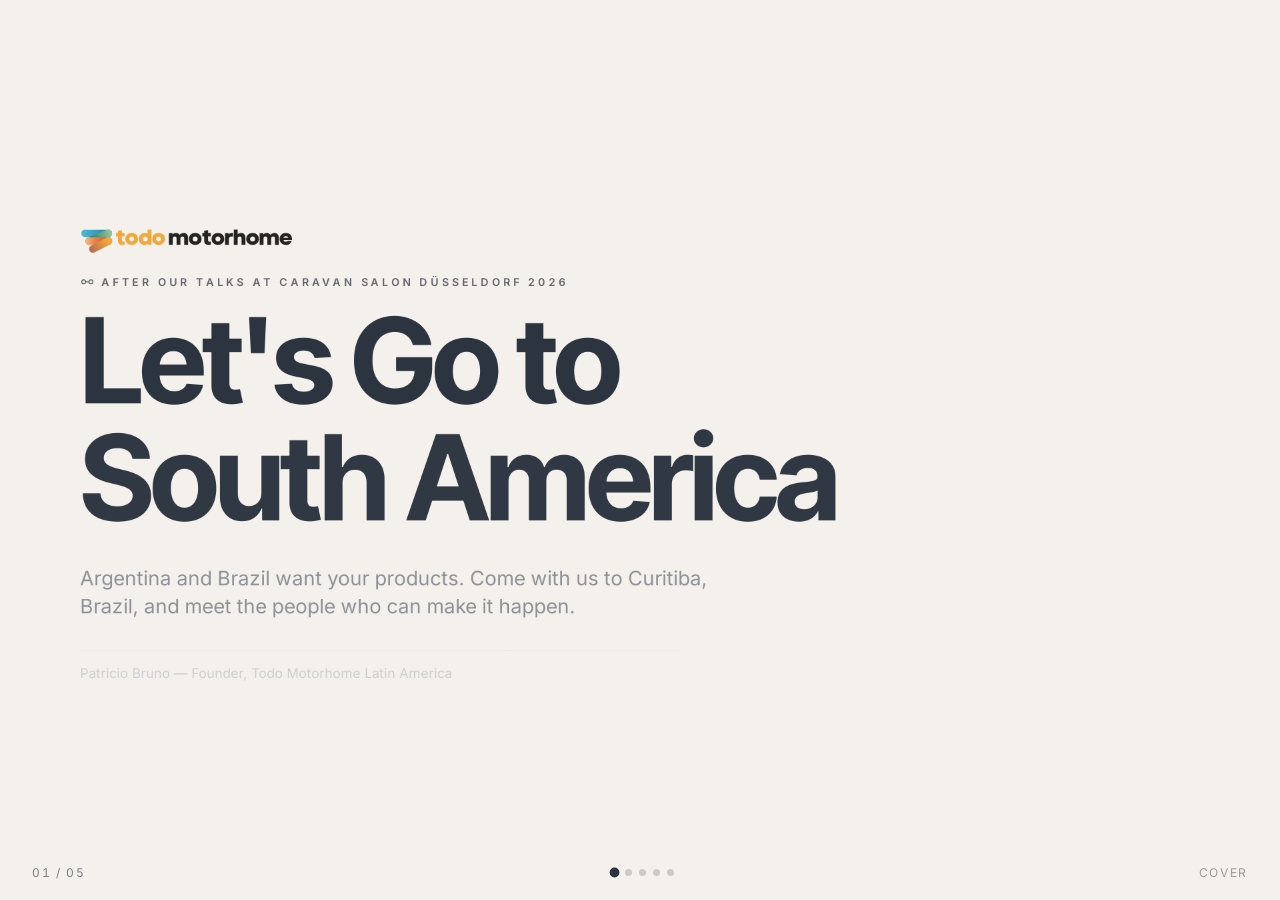
==== caravansalon2026/index.html @ cd940966 "Simplify Caravan Salon 2026 deck to 5 slides, plain tone Cuts the deck from 9 slides to 5, replacing" ====
<!DOCTYPE html>
<html lang="en">
<head>
<meta charset="UTF-8">
<meta name="viewport" content="width=device-width, initial-scale=1.0">
<title>3rd Experience Expo Motorhome 2026 — Todo Motorhome</title>
<meta name="description" content="Unlocking South America: connecting European RV vehicles, components, and industry know-how with Latin American demand. Join Todo Motorhome's corporate business mission to the 3rd Experience Expo Motorhome 2026 in Curitiba, Brazil — November 25–29, 2026.">
<meta property="og:type" content="website">
<meta property="og:site_name" content="Todo Motorhome">
<meta property="og:locale" content="en_US">
<meta property="og:url" content="https://www.todomotorhome.ar/caravansalon2026">
<meta property="og:title" content="3rd Experience Expo Motorhome 2026 — Todo Motorhome">
<meta property="og:description" content="Unlocking South America: connecting European RV vehicles, components, and industry know-how with Latin American demand. Join our corporate business mission to Curitiba, Brazil — November 25–29, 2026.">
<meta name="twitter:card" content="summary_large_image">
<meta name="twitter:title" content="3rd Experience Expo Motorhome 2026 — Todo Motorhome">
<meta name="twitter:description" content="Connecting European RV vehicles, components, and know-how with Latin American demand. Curitiba, Brazil — November 25–29, 2026.">
<!-- Motor: Deckadence (camera-over-a-world). Misma identidad visual y motor
     que /resultadocenso, con contenido propio para Caravan Salon 2026 y sólo
     el logo de Todo Motorhome. -->
<style>
/* Fuentes incrustadas en base64 (subset latino) — el deck no necesita internet. */
@font-face {
  font-family: 'Inter';
  font-style: normal;
  font-weight: 400;
  font-display: swap;
  src: url([data-uri]) format('woff2');
  unicode-range: U+0000-00FF, U+0131, U+0152-0153, U+02BB-02BC, U+02C6, U+02DA, U+02DC, U+0304, U+0308, U+0329, U+2000-206F, U+20AC, U+2122, U+2191, U+2193, U+2212, U+2215, U+FEFF, U+FFFD;
}
@font-face {
  font-family: 'Inter';
  font-style: normal;
  font-weight: 500;
  font-display: swap;
  src: url([data-uri]) format('woff2');
  unicode-range: U+0000-00FF, U+0131, U+0152-0153, U+02BB-02BC, U+02C6, U+02DA, U+02DC, U+0304, U+0308, U+0329, U+2000-206F, U+20AC, U+2122, U+2191, U+2193, U+2212, U+2215, U+FEFF, U+FFFD;
}
@font-face {
  font-family: 'Inter';
  font-style: normal;
  font-weight: 600;
  font-display: swap;
  src: url([data-uri]) format('woff2');
  unicode-range: U+0000-00FF, U+0131, U+0152-0153, U+02BB-02BC, U+02C6, U+02DA, U+02DC, U+0304, U+0308, U+0329, U+2000-206F, U+20AC, U+2122, U+2191, U+2193, U+2212, U+2215, U+FEFF, U+FFFD;
}
@font-face {
  font-family: 'Inter';
  font-style: normal;
  font-weight: 700;
  font-display: swap;
  src: url([data-uri]) format('woff2');
  unicode-range: U+0000-00FF, U+0131, U+0152-0153, U+02BB-02BC, U+02C6, U+02DA, U+02DC, U+0304, U+0308, U+0329, U+2000-206F, U+20AC, U+2122, U+2191, U+2193, U+2212, U+2215, U+FEFF, U+FFFD;
}
@font-face {
  font-family: 'Inter Tight';
  font-style: normal;
  font-weight: 700;
  font-display: swap;
  src: url([data-uri]) format('woff2');
  unicode-range: U+0000-00FF, U+0131, U+0152-0153, U+02BB-02BC, U+02C6, U+02DA, U+02DC, U+0304, U+0308, U+0329, U+2000-206F, U+20AC, U+2122, U+2191, U+2193, U+2212, U+2215, U+FEFF, U+FFFD;
}
</style>
<style>
  :root {
    --bg:        #F4F1EC;
    --ink:       #2C3440;
    --ink-soft:  #4A5462;
    --muted:     #98A0AC;
    --accent:    #B54A2E;   /* terracota — único acento */
    --accent-lt: #E0805F;   /* el mismo acento, legible sobre fondo oscuro */
    --data:      #5B8CA8;   /* azul acero: color neutro, no es acento */
    --line:      rgba(44,52,64,.14);

    --font-display: "Inter Tight", system-ui, sans-serif;
    --font-body:    "Inter", system-ui, sans-serif;
    --display-transform: none;
    --display-weight: 700;
    --display-tracking: -0.035em;
    --ease-expo: cubic-bezier(.82,0,.18,1);
  }

  * { box-sizing: border-box; margin: 0; padding: 0; }
  html, body { height: 100%; overflow: hidden; background: var(--bg); color: var(--ink); }
  body { font-family: var(--font-body); -webkit-font-smoothing: antialiased; }

  #viewport { position: fixed; inset: 0; overflow: hidden; background: var(--bg);
              transition: background-color .55s var(--ease-expo); }
  body.invert-hud, body.invert-hud #viewport { background: var(--ink); }
  #world { position: absolute; top: 0; left: 0; transform-origin: 0 0; will-change: transform; }

  .station { position: absolute; width: 1920px; height: 1080px;
             display: flex; flex-direction: column; justify-content: center;
             padding: 104px 120px; }
  .station.invert { background: var(--ink); color: var(--bg); }
  .station.invert .eyebrow { color: var(--bg); }
  .station.invert .lead { color: var(--bg); opacity: .82; }

  .eyebrow { font-weight: 600; text-transform: uppercase; letter-spacing: .3em;
             font-size: 16px; opacity: .55; margin-bottom: 26px; }
  .display { font-family: var(--font-display); font-weight: var(--display-weight);
             text-transform: var(--display-transform); line-height: .98;
             letter-spacing: var(--display-tracking); font-size: 178px; }
  .display.md { font-size: 138px; }
  .display.sm { font-size: 96px; }
  .display .accent { color: var(--accent); }
  .lead { font-weight: 400; font-size: 30px; line-height: 1.4; color: var(--ink-soft); max-width: 1000px; }
  .clip { overflow: hidden; display: block; }
  .lineInner { display: block; will-change: transform; }
  .sep { opacity: .4; padding: 0 8px; }

  /* ---------- HUD ---------- */
  #hud { position: fixed; left: 0; right: 0; bottom: 0; z-index: 50;
         display: flex; align-items: center; justify-content: space-between;
         padding: 20px 32px; pointer-events: none;
         font-size: 12px; letter-spacing: .14em; color: var(--ink); transition: color .55s ease; }
  #hud.on-invert { color: var(--bg); }
  #hud .counter { font-variant-numeric: tabular-nums; opacity: .6; }
  #hud .station-name { text-transform: uppercase; opacity: .45; }
  #rail { display: flex; gap: 7px; pointer-events: auto; flex-wrap: wrap; max-width: 62vw; justify-content: center; }
  #rail .dot { width: 7px; height: 7px; border-radius: 50%; background: currentColor;
               opacity: .2; cursor: pointer; transition: opacity .3s, transform .3s; }
  #rail .dot:hover { opacity: .6; }
  #rail .dot.active { opacity: 1; transform: scale(1.4); }
  #railtip { position: fixed; bottom: 48px; transform: translateX(-50%); z-index: 51;
             background: var(--ink); color: var(--bg); font-size: 12px; letter-spacing: .05em;
             padding: 6px 12px; border-radius: 4px; opacity: 0; pointer-events: none; transition: opacity .25s; }
  #railtip.show { opacity: 1; }

  /* ---------- logos ----------
     El logo entra como background-image (data-URI) y NO inline: cada archivo
     trae su propio <style> con clases genéricas (.cls-1, .st0) que, inline,
     se pisarían entre sí y con el CSS del deck. */
  .mark { position: absolute; top: 54px; right: 120px; width: 196px; height: 22px;
          background-size: contain; background-repeat: no-repeat; background-position: right center;
          opacity: .38; }
  .lg-tm { width: 196px; height: 22px; opacity: .92;
           background-size: contain; background-repeat: no-repeat; background-position: left center; }
  .lg-tm.hero { width: 320px; height: 36px; margin-bottom: 30px; opacity: 1; }

  .mark { background-image: url("[data-uri]"); }
  .station.invert .mark { background-image: url("[data-uri]"); }
  .station.invert .lg-tm { background-image: url("[data-uri]"); }
  .lg-tm    { background-image: url("[data-uri]"); }


  /* ---------- pie de slide (pregunta textual + base), a la GfK ---------- */
  .foot { position: absolute; left: 120px; right: 120px; bottom: 58px;
          display: flex; justify-content: space-between; gap: 40px;
          font-size: 15px; color: var(--muted); border-top: 1px solid var(--line);
          padding-top: 14px; line-height: 1.4; }
  .station.invert .foot { color: rgba(244,241,236,.5); border-color: rgba(244,241,236,.18); }
  .foot .b { white-space: nowrap; font-weight: 600; }

  .note { margin-top: 30px; font-size: 21px; line-height: 1.45; color: var(--ink-soft);
          max-width: 1380px; border-left: 3px solid var(--accent); padding-left: 22px; }

  /* ---------- portada / cierre ---------- */
  .st-title .credits { margin-top: 42px; font-size: 20px; color: var(--muted);
                       border-top: 1px solid var(--line); padding-top: 22px; max-width: 900px; }
  .st-title .lead { margin-top: 34px; }
  .st-title .lead + .lg-tm { margin-top: 44px; }

  /* ---------- separadores de sección ---------- */
  .st-div .lead { margin-top: 34px; max-width: 900px; }
  .st-meta .lead { margin-top: 28px; }

  /* ---------- metodología ---------- */
  .two { display: grid; grid-template-columns: 1fr 1fr; gap: 74px; margin-top: 48px; }
  .ch { font-size: 15px; text-transform: uppercase; letter-spacing: .16em; color: var(--muted);
        font-weight: 700; padding-bottom: 12px; border-bottom: 1px solid var(--line); margin-bottom: 18px; }
  .col ul { list-style: none; display: flex; flex-direction: column; gap: 15px; }
  .col li { font-size: 23px; line-height: 1.38; color: var(--ink-soft); padding-left: 26px; position: relative; }
  .col li:before { content: ''; position: absolute; left: 0; top: 13px; width: 11px; height: 2px; background: var(--muted); }
  .col.warn li:before { background: var(--accent); }
  .col li b { color: var(--ink); font-weight: 700; }
  .three { display: grid; grid-template-columns: repeat(3, 1fr); gap: 46px; margin-top: 48px; }

  /* ---------- barras ---------- */
  .bars { margin-top: 46px; display: flex; flex-direction: column; gap: 17px; }
  .bars.compact { gap: 11px; margin-top: 38px; }
  .row { display: grid; grid-template-columns: 640px 1fr 132px; align-items: center; gap: 30px; }
  .lbl { font-size: 26px; font-weight: 500; color: var(--ink-soft); line-height: 1.2; }
  .bars.compact .lbl { font-size: 23px; }
  .trk { height: 17px; border-radius: 9px; background: rgba(44,52,64,.09); overflow: hidden; }
  .fil { display: block; height: 100%; border-radius: 9px; background: var(--data); width: 0; }
  .row.hot .fil { background: var(--accent); }
  .bars.tight { gap: 7px; margin-top: 32px; }
  .bars.tight .lbl { font-size: 21px; }
  .bars.tight .trk { height: 15px; }
  .bars.tight .val { font-size: 25px; }
  .val { font-size: 29px; font-weight: 700; text-align: right; font-variant-numeric: tabular-nums; }
  .row.hot .val { color: var(--accent); }
  .station.invert .lbl { color: rgba(244,241,236,.8); }
  .station.invert .trk { background: rgba(244,241,236,.12); }
  .station.invert .row.hot .fil { background: var(--accent-lt); }
  .station.invert .row.hot .val { color: var(--accent-lt); }

  /* ---------- timeline ---------- */
  .timeline { display: flex; align-items: flex-end; gap: 20px; margin-top: 54px; height: 336px; }
  .tlbar { flex: 1; display: flex; flex-direction: column; justify-content: flex-end;
           align-items: center; height: 100%; }
  .tlbar .tlv { order: 1; font-size: 18px; font-weight: 700; margin-bottom: 8px;
                font-variant-numeric: tabular-nums; }
  .tlbar .fil { order: 2; width: 100%; height: 0; border-radius: 5px 5px 0 0; }
  .tlbar .tll { order: 3; font-size: 16px; color: var(--muted); margin-top: 12px; letter-spacing: .04em; }
  .tlbar:nth-child(2) .fil { background: var(--accent); }
  .tlbar:nth-child(2) .tlv { color: var(--accent); }

  /* ---------- números grandes ---------- */
  .stats { display: grid; grid-template-columns: repeat(3, 1fr); gap: 46px 64px; margin-top: 54px; }
  .s .n { font-family: var(--font-display); font-size: 94px; font-weight: 700;
          letter-spacing: -.04em; line-height: 1; font-variant-numeric: tabular-nums; }
  .s.hot .n { color: var(--accent); }
  .s .k { font-size: 21px; color: var(--muted); margin-top: 10px; }
  .stats.two-col { grid-template-columns: repeat(2, 1fr); max-width: 900px; }

  /* ---------- tablas ---------- */
  .tbl { margin-top: 42px; width: 100%; border-collapse: collapse; font-size: 23px; }
  .tbl.wide { font-size: 22px; }
  .tbl th { text-align: right; font-size: 14px; letter-spacing: .1em; text-transform: uppercase;
            color: var(--muted); font-weight: 700; padding-bottom: 14px;
            border-bottom: 1px solid var(--line); }
  .tbl th:first-child { text-align: left; }
  .tbl.dense { font-size: 21px; margin-top: 34px; }
  .tbl.dense td { padding: 9px 0; }
  .tbl td { padding: 13px 0; border-bottom: 1px solid var(--line);
            font-variant-numeric: tabular-nums; text-align: right; color: var(--ink-soft); }
  .tbl td.m { text-align: left; font-weight: 600; color: var(--ink); }
  .tbl td.hi { color: var(--accent); font-weight: 700; }
  .tbl tbody tr:first-child td { color: var(--ink); font-weight: 600; }
  .tbl.txt td:last-child, .tbl.txt th:last-child { text-align: left; }
  .tbl.txt tbody tr:first-child td { font-weight: inherit; color: inherit; }
  .tbl.txt td.m { font-weight: 600; color: var(--ink); }
  .tbl.txt td:not(.m) { text-align: left; color: var(--ink-soft); }

  /* ---------- certificado ---------- */
  .cert-box { width: 380px; aspect-ratio: 5 / 6; border: 1px solid var(--line); border-radius: 10px;
              display: flex; align-items: center; justify-content: center; text-align: center;
              color: var(--muted); font-size: 16px; line-height: 1.4; overflow: hidden;
              box-shadow: 0 14px 34px rgba(44,52,64,.12); }
  .cert-box:not(:has(img)) { padding: 24px; border-style: dashed; box-shadow: none; }
  .cert-box img { width: 100%; height: 100%; object-fit: contain; display: block; }
  .station.invert .cert-box { border-color: rgba(244,241,236,.22); color: rgba(244,241,236,.5); }
  .photo-box { width: 420px; aspect-ratio: 1 / 1.01; border: 1px solid var(--line); border-radius: 10px;
               overflow: hidden; box-shadow: 0 14px 34px rgba(44,52,64,.12); }
  .photo-box img { width: 100%; height: 100%; object-fit: cover; display: block; }

  /* ---------- hallazgos ---------- */
  .st-find .hgrid { display: grid; grid-template-columns: 1fr 470px; gap: 84px;
                    align-items: center; margin-top: 46px; }
  .hbig { border-left: 3px solid var(--accent-lt); padding-left: 34px; }
  .hbig .n { font-family: var(--font-display); font-size: 126px; font-weight: 700;
             line-height: 1; letter-spacing: -.05em; color: var(--accent-lt); }
  .hbig .k { font-size: 19px; margin-top: 14px; opacity: .68; line-height: 1.35; }

  /* ---------- regiones ---------- */
  .rmeta { font-size: 20px; color: var(--muted); margin-top: 18px; }
  .rgrid { display: grid; grid-template-columns: repeat(4, 1fr); gap: 38px; margin-top: 36px; }
  .rc ul { list-style: none; display: flex; flex-direction: column; gap: 12px; }
  .rc li { font-size: 20px; color: var(--ink-soft); line-height: 1.3; }
  .rc li .v { font-weight: 700; color: var(--ink); font-variant-numeric: tabular-nums;
              display: inline-block; min-width: 78px; }
  .rfind { margin-top: 34px; display: grid; grid-template-columns: 400px 1fr; gap: 48px;
           align-items: center; border-top: 3px solid var(--accent); padding-top: 26px; }
  .rbig .n { font-family: var(--font-display); font-size: 78px; font-weight: 700;
             color: var(--accent); line-height: 1; letter-spacing: -.04em; }
  .rbig .k { font-size: 17px; color: var(--muted); margin-top: 8px; line-height: 1.35; }
  .rtxt { font-size: 25px; line-height: 1.44; color: var(--ink-soft); }
  .region-map { position: absolute; top: 96px; right: 120px; width: 150px; height: 270px; }

  /* ---------- iconos ---------- */
  .ico { width: 22px; height: 22px; flex: none; }
  .eyebrow.ico-row { display: flex; align-items: center; gap: 10px; }

  /* ---------- conclusiones ---------- */
  .concl { display: flex; flex-direction: column; gap: 24px; margin-top: 44px; max-width: 1560px; }
  .c { display: grid; grid-template-columns: 62px 1fr; gap: 18px; font-size: 24px;
       line-height: 1.42; opacity: .86; }
  .c .num { font-family: var(--font-display); font-size: 24px; font-weight: 700;
            color: var(--accent-lt); opacity: 1; }
  /* .ctx envuelve el texto en UN solo grid item: sin él, cada <b> suelto se
     convierte en su propio item y la grilla se rompe en filas extra. */
  .c .ctx { line-height: 1.42; }
  .c b { font-weight: 700; opacity: 1; }

  /* ---------- pilares (4 columnas) ---------- */
  .four { display: grid; grid-template-columns: repeat(4, 1fr); gap: 36px; margin-top: 48px; }

  /* ---------- video (placeholder: archivo pesado, se agrega localmente) ---------- */
  .video-box { width: 1240px; max-width: 100%; aspect-ratio: 16 / 9; margin: 48px auto 0;
               border: 1px solid rgba(244,241,236,.22); border-radius: 10px; overflow: hidden;
               background: rgba(244,241,236,.05); display: flex; align-items: center; justify-content: center; }
  .video-box video { width: 100%; height: 100%; object-fit: cover; display: block; }
  .video-cap { text-align: center; margin-top: 16px; font-size: 15px; letter-spacing: .04em;
               color: rgba(244,241,236,.45); }
</style>
</head>
<body>

<div id="viewport">
  <div id="world">
<section class="station st-title nomark" id="s1" data-name="Cover" data-x="0" data-y="0">
  <div class="lg-tm hero" data-fade></div>
  <div class="eyebrow ico-row" data-fade><svg class="ico" viewBox="0 0 24 24" fill="none" stroke="currentColor" stroke-width="1.6" stroke-linecap="round" stroke-linejoin="round"><circle cx="6" cy="12" r="3.2"/><circle cx="18" cy="12" r="3.2"/><path d="M9.2 12h5.6"/></svg>After our talks at Caravan Salon Düsseldorf 2026</div>
  <h1 class="display" data-split="lines">Let's Go to<br>South America</h1>
  <p class="lead" data-fade>Argentina and Brazil want your products. Come with us to Curitiba, Brazil, and meet the people who can make it happen.</p>
  <div class="credits" data-fade>Patricio Bruno — Founder, Todo Motorhome Latin America</div>
</section>

<section class="station st-div invert" id="s2" data-name="Expo Motorhome Curitiba" data-x="2300" data-y="0">
  <div class="eyebrow ico-row" data-fade><svg class="ico" viewBox="0 0 24 24" fill="none" stroke="currentColor" stroke-width="1.6" stroke-linecap="round" stroke-linejoin="round"><rect x="3" y="5" width="18" height="16" rx="2"/><path d="M3 10h18M8 3v4M16 3v4"/></svg>Nov 25–29, 2026 · Curitiba, Brazil</div>
  <h2 class="display" data-split="lines">This Is<br>Expo Motorhome</h2>
  <div class="video-box" data-fade>
    <video controls playsinline preload="none">
      <source src="expomotorhome.mp4" type="video/mp4">
    </video>
  </div>
  <div class="video-cap" data-fade>expomotorhome.mp4</div>
</section>

<section class="station st-meta" id="s3" data-name="Who We Meet" data-x="4600" data-y="0">
  <div class="eyebrow ico-row" data-fade><svg class="ico" viewBox="0 0 24 24" fill="none" stroke="currentColor" stroke-width="1.6" stroke-linecap="round" stroke-linejoin="round"><circle cx="12" cy="12" r="2.4"/><circle cx="12" cy="4" r="1.8"/><circle cx="5" cy="18" r="1.8"/><circle cx="19" cy="18" r="1.8"/><path d="M12 6.2V9.8M10.3 13.6L6.4 16.6M13.7 13.6l3.9 3"/></svg>Who We Meet</div>
  <h2 class="display sm" data-split="lines">The People<br>You'll Meet There</h2>
  <div class="four" data-fade>
    <div class="col">
      <div class="ch">Distributors</div>
      <ul><li>People in Argentina and Brazil ready to buy vehicles and parts</li></ul>
    </div>
    <div class="col">
      <div class="ch">State Members</div>
      <ul><li>Government contacts who help with customs and paperwork</li></ul>
    </div>
    <div class="col">
      <div class="ch">Import/Export Specialists</div>
      <ul><li>People who know how to move goods across the border</li></ul>
    </div>
    <div class="col">
      <div class="ch">Exhibitors</div>
      <ul><li>Local builders who need supplies and vehicles</li></ul>
    </div>
  </div>
  <div class="mark"></div>
</section>

<section class="station st-meta" id="s4" data-name="What They Need" data-x="6900" data-y="0">
  <div class="eyebrow ico-row" data-fade><svg class="ico" viewBox="0 0 24 24" fill="none" stroke="currentColor" stroke-width="1.6" stroke-linecap="round" stroke-linejoin="round"><path d="M9 15l6-6"/><path d="M8 7.5L10 5.6a3.6 3.6 0 015 5l-1.8 1.9"/><path d="M16 16.5L14 18.4a3.6 3.6 0 01-5-5l1.8-1.9"/></svg>It's Not Just Products</div>
  <h2 class="display sm" data-split="lines">What They<br>Really Want</h2>
  <div class="three" data-fade>
    <div class="col">
      <div class="ch">Knowledge</div>
      <ul><li>How to pick the right parts and meet the right standards</li></ul>
    </div>
    <div class="col">
      <div class="ch">Process &amp; Methods</div>
      <ul><li>How to build at scale, without losing quality</li></ul>
    </div>
    <div class="col">
      <div class="ch">Motorhome Culture</div>
      <ul><li>What decades of camping culture in Europe actually looks like</li></ul>
    </div>
  </div>
  <div class="mark"></div>
</section>

<section class="station st-title invert nomark" id="s5" data-name="Join the Delegation" data-x="9200" data-y="0">
  <div class="eyebrow ico-row" data-fade><svg class="ico" viewBox="0 0 24 24" fill="none" stroke="currentColor" stroke-width="1.6" stroke-linecap="round" stroke-linejoin="round"><path d="M5 21V4"/><path d="M5 4h11l-3 4 3 4H5"/></svg>Come With Us</div>
  <h1 class="display" data-split="lines">See You<br>in Curitiba</h1>
  <p class="lead" data-fade>Nov 25–29, 2026, in Curitiba, Brazil. Latin America's biggest motorhome fair.</p>
  <div class="lg-tm hero" data-fade></div>
</section>
  </div>
</div>

<div id="hud">
  <div class="counter"><span id="idx">01</span> / <span id="total">09</span></div>
  <div id="rail"></div>
  <div class="station-name"></div>
</div>
<script>/* anime.js v4.4.1 — MIT — incrustado para presentar sin internet */
/**
 * Anime.js - UMD minified bundle
 * @version v4.4.1
 * @license MIT
 * @copyright 2026 - Julian Garnier
 */
!function(t,e){"object"==typeof exports&&"undefined"!=typeof module?e(exports):"function"==typeof define&&define.amd?define(["exports"],e):e((t="undefined"!=typeof globalThis?globalThis:t||self).anime={})}(this,function(t){"use strict";const e="undefined"!=typeof window,s=e?window:null,i=e?document:null,r={replace:0,none:1,blend:2},n=Symbol(),o=Symbol(),a=Symbol(),l=Symbol(),h=Symbol(),d=1e-11,c=1e12,u=1e3,p="",m=(()=>{const t=new Map;return t.set("x","translateX"),t.set("y","translateY"),t.set("z","translateZ"),t})(),f=["perspective","translateX","translateY","translateZ","rotate","rotateX","rotateY","rotateZ","scale","scaleX","scaleY","scaleZ","skew","skewX","skewY"],g=f.reduce((t,e)=>({...t,[e]:e+"("}),{}),y=()=>{},v=/\)\s*[-.\d]/,b=/(^#([\da-f]{3}){1,2}$)|(^#([\da-f]{4}){1,2}$)/i,_=/rgb\(\s*(\d+)\s*,\s*(\d+)\s*,\s*(\d+)\s*\)/i,T=/rgba\(\s*(\d+)\s*,\s*(\d+)\s*,\s*(\d+)\s*,\s*(-?\d+|-?\d*.\d+)\s*\)/i,x=/hsl\(\s*(-?\d+|-?\d*.\d+)\s*,\s*(-?\d+|-?\d*.\d+)%\s*,\s*(-?\d+|-?\d*.\d+)%\s*\)/i,w=/hsla\(\s*(-?\d+|-?\d*.\d+)\s*,\s*(-?\d+|-?\d*.\d+)%\s*,\s*(-?\d+|-?\d*.\d+)%\s*,\s*(-?\d+|-?\d*.\d+)\s*\)/i,S=/[-+]?\d*\.?\d+(?:e[-+]?\d)?/gi,$=/^([-+]?\d*\.?\d+(?:e[-+]?\d+)?)([a-z]+|%)$/i,C=/([a-z])([A-Z])/g,E=/(\*=|\+=|-=)/,k=/var\(\s*(--[\w-]+)(?:\s*,\s*([^)]+))?\s*\)/,N={id:null,keyframes:null,playbackEase:null,playbackRate:1,frameRate:240,loop:0,reversed:!1,alternate:!1,autoplay:!0,persist:!1,duration:u,delay:0,loopDelay:0,ease:"out(2)",composition:r.replace,modifier:t=>t,onBegin:y,onBeforeUpdate:y,onUpdate:y,onLoop:y,onPause:y,onComplete:y,onRender:y},D={current:null,root:i},A={defaults:N,precision:4,timeScale:1,tickThreshold:200,editor:null},I={version:"4.4.1",engine:null};e&&(s.AnimeJS||(s.AnimeJS=[]),s.AnimeJS.push(I));const R=t=>t.replace(C,"$1-$2").toLowerCase(),L=(t,e)=>0===t.indexOf(e),B=Date.now,P=Array.isArray,F=t=>t&&t.constructor===Object,M=t=>"number"==typeof t&&!isNaN(t),V=t=>"string"==typeof t,O=t=>"function"==typeof t,z=t=>void 0===t,H=t=>z(t)||null===t,X=t=>e&&t instanceof SVGElement,Y=t=>b.test(t),W=t=>L(t,"rgb"),U=t=>L(t,"hsl"),q=t=>!A.defaults.hasOwnProperty(t),j=["opacity","rotate","overflow","color"],G=t=>V(t)?parseFloat(t):t,Z=Math.pow,Q=Math.sqrt,J=Math.sin,K=Math.cos,tt=Math.abs,et=Math.exp,st=Math.ceil,it=Math.floor,rt=Math.asin,nt=Math.max,ot=Math.atan2,at=Math.PI,lt=Math.round,ht=(t,e,s)=>t<e?e:t>s?s:t,dt=(t,e)=>{if(e<0)return t;if(!e)return lt(t);const s=10**e;return lt(t*s)/s},ct=(t,e)=>P(e)?e.reduce((e,s)=>tt(s-t)<tt(e-t)?s:e):e?lt(t/e)*e:t,ut=(t,e,s)=>t+(e-t)*s,pt=t=>t===1/0?c:t===-1/0?-c:t,mt=t=>t<=d?d:pt(dt(t,11)),ft=t=>P(t)?[...t]:t,gt=(t,e)=>{const s={...t};for(let i in e){const r=t[i];s[i]=z(r)?e[i]:r}return s},yt=(t,e,s,i="_prev",r="_next")=>{let n=t._head,o=r;for(s&&(n=t._tail,o=i);n;){const t=n[o];e(n),n=t}},vt=(t,e,s="_prev",i="_next")=>{const r=e[s],n=e[i];r?r[i]=n:t._head=n,n?n[s]=r:t._tail=r,e[s]=null,e[i]=null},bt=(t,e,s,i="_prev",r="_next")=>{let n=t._tail;for(;n&&s&&s(n,e);)n=n[i];const o=n?n[r]:t._head;n?n[r]=e:t._head=e,o?o[i]=e:t._tail=e,e[i]=n,e[r]=o},_t=t=>{let e=p;for(let s=0,i=f.length;s<i;s++){const i=f[s],r=t[i];if(void 0!==r){if("translateX"===i){const i=t.translateY;if(void 0!==i){const n=t.translateZ;void 0!==n?(e+=`translate3d(${r},${i},${n}) `,s+=2):(e+=`translate(${r},${i}) `,s+=1);continue}}if("scaleX"===i&&void 0===t.scale){const i=t.scaleY;if(void 0!==i){const n=t.scaleZ;void 0!==n?(e+=`scale3d(${r},${i},${n}) `,s+=2):(e+=`scale(${r},${i}) `,s+=1);continue}}e+=`${g[i]}${r}) `}"rotateZ"===i&&void 0!==t.rotate3d&&(e+=`rotate3d(${t.rotate3d}) `)}return void 0!==t.matrix&&(e+=`matrix(${t.matrix}) `),void 0!==t.matrix3d&&(e+=`matrix3d(${t.matrix3d}) `),e},Tt=(t,e,s)=>(s<0&&(s+=1),s>1&&(s-=1),s<1/6?t+6*(e-t)*s:s<.5?e:s<2/3?t+(e-t)*(2/3-s)*6:t),xt=(t,e)=>z(t)?e:t,wt=(t,e,s,i,r,n)=>{let o;if(O(t))o=()=>{const r=t(e,s,i,n);return isNaN(+r)?r||0:+r};else{if(!V(t)||!L(t,"var("))return t;o=()=>{const s=t.match(k),i=s[1],r=s[2];let n=getComputedStyle(e)?.getPropertyValue(i);return n&&n.trim()!==p||!r||(n=r.trim()),n||0}}return r&&(r.func=o),o()},St=(t,e)=>t[o]?t[a]&&((t,e)=>{if(j.includes(e))return!1;if(t.getAttribute(e)||e in t){if("scale"===e){const e=t.parentNode;return e&&"filter"===e.tagName}return!0}})(t,e)?1:f.includes(e)||m.get(e)?3:L(e,"--")?4:e in t.style?2:e in t?0:1:0,$t=(t,e,s)=>{const i=t.style[e];i&&s&&(s[e]=i);const r=i||getComputedStyle(t[h]||t).getPropertyValue(e);return"auto"===r?"0":r},Ct=(t,e,s,i)=>{const r=z(s)?St(t,e):s;if(0===r){const s=t[e];return s&&i&&(i[e]=s),s||0}if(1===r){const s=t.getAttribute(e);return s&&i&&(i[e]=s),s}return 3===r?((t,e,s)=>{const i=t.style.transform;if(i){const r=t[l];let n=0;const o=i.length;let a;for(;n<o;){for(;n<o&&32===i.charCodeAt(n);)n++;if(n>=o)break;const t=n;for(;n<o&&40!==i.charCodeAt(n);)n++;if(n>=o)break;const e=i.substring(t,n);let s=1;const l=n+1;let h=-1,d=-1;for(n++;n<o&&s>0;){const t=i.charCodeAt(n);40===t?s++:41===t?s--:44===t&&1===s&&(-1===h?h=n:-1===d&&(d=n)),n++}const c=n-1;"translate"===e||"translate3d"===e?(-1===h?r.translateX=i.substring(l,c).trim():(r.translateX=i.substring(l,h).trim(),-1===d?r.translateY=i.substring(h+1,c).trim():(r.translateY=i.substring(h+1,d).trim(),r.translateZ=i.substring(d+1,c).trim())),a=i.substring(l,c)):"scale"===e||"scale3d"===e?-1===h?r.scale=i.substring(l,c).trim():(r.scaleX=i.substring(l,h).trim(),-1===d?r.scaleY=i.substring(h+1,c).trim():(r.scaleY=i.substring(h+1,d).trim(),r.scaleZ=i.substring(d+1,c).trim())):r[e]=i.substring(l,c)}if("translate3d"===e&&a)return s&&(s[e]=a),a;const h=r[e];if(!z(h))return s&&(s[e]=h),h}return"translate3d"===e?"0px, 0px, 0px":"rotate3d"===e?"0, 0, 0, 0deg":L(e,"scale")?"1":L(e,"rotate")||L(e,"skew")?"0deg":"0px"})(t,e,i):4===r?$t(t,e,i).trimStart():$t(t,e,i)},Et=(t,e,s)=>"-"===s?t-e:"+"===s?t+e:t*e,kt=(t,e)=>{if(e.t=0,e.n=0,e.u=null,e.o=null,e.d=null,e.s=null,!t)return e;const s=+t;if(isNaN(s)){let s=t;"="===s[1]&&(e.o=s[0],s=s.slice(2));const n=!s.includes(" ")&&$.exec(s);if(n)return e.t=1,e.n=+n[1],e.u=n[2],e;if(e.o)return e.n=+s,e;if(Y(r=s)||(W(r)||U(r))&&(")"===r[r.length-1]||!v.test(r)))return e.t=2,e.d=W(i=s)?(t=>{const e=_.exec(t)||T.exec(t),s=z(e[4])?1:+e[4];return[+e[1],+e[2],+e[3],s]})(i):Y(i)?(t=>{const e=t.length,s=4===e||5===e;return[+("0x"+t[1]+t[s?1:2]),+("0x"+t[s?2:3]+t[s?2:4]),+("0x"+t[s?3:5]+t[s?3:6]),5===e||9===e?+(+("0x"+t[s?4:7]+t[s?4:8])/255).toFixed(3):1]})(i):U(i)?(t=>{const e=x.exec(t)||w.exec(t),s=+e[1]/360,i=+e[2]/100,r=+e[3]/100,n=z(e[4])?1:+e[4];let o,a,l;if(0===i)o=a=l=r;else{const t=r<.5?r*(1+i):r+i-r*i,e=2*r-t;o=dt(255*Tt(e,t,s+1/3),0),a=dt(255*Tt(e,t,s),0),l=dt(255*Tt(e,t,s-1/3),0)}return[o,a,l,n]})(i):[0,0,0,1],e;{const t=s.match(S);return e.t=3,e.d=t?t.map(Number):[],e.s=s.split(S)||[],e}}var i,r;return e.n=s,e},Nt=(t,e)=>(e.t=t._valueType,e.n=t._toNumber,e.u=t._unit,e.o=null,e.d=ft(t._toNumbers),e.s=ft(t._strings),e),Dt={t:0,n:0,u:null,o:null,d:null,s:null},At=(t,e,s)=>{const i=t._modifier,n=t._fromNumbers,o=t._toNumbers,a=dt(ht(i(ut(n[0],o[0],e)),0,255),0),l=dt(ht(i(ut(n[1],o[1],e)),0,255),0),h=dt(ht(i(ut(n[2],o[2],e)),0,255),0),d=ht(i(dt(ut(n[3],o[3],e),s)),0,1);if(t._composition!==r.none){const e=t._numbers;e[0]=a,e[1]=l,e[2]=h,e[3]=d}return`rgba(${a},${l},${h},${d})`},It=(t,e,s)=>{const i=t._modifier,n=t._fromNumbers,o=t._toNumbers,a=t._strings,l=t._composition!==r.none;let h=a[0];for(let r=0,d=o.length;r<d;r++){const d=i(dt(ut(n[r],o[r],e),s)),c=a[r+1];h+=`${c?d+c:d}`,l&&(t._numbers[r]=d)}return h},Rt=(t,e,s,i,n)=>{const o=t.parent,a=t.duration,h=t.completed,c=t.iterationDuration,u=t.iterationCount,p=t._currentIteration,m=t._loopDelay,f=t._reversed,g=t._alternate,y=t._hasChildren,v=t._delay,b=t._currentTime,_=v+c,T=e-v,x=ht(b,-v,a),w=ht(T,-v,a),S=T-b,$=w>0,C=w>=a,E=a<=d,k=2===n;let N=0,D=T,I=0;if(u>1){const e=~~(w/(c+(C?0:m)));t._currentIteration=ht(e,0,u),C&&t._currentIteration--,N=t._currentIteration%2,D=w%(c+m)||0}const R=f^(g&&N),L=t._ease;let B=C?R?0:a:R?c-D:D;L&&(B=c*L(B/c)||0);const P=(o?o.backwards:T<b)?!R:!!R;if(t._currentTime=T,t._iterationTime=B,t.backwards=P,$&&!t.began?(t.began=!0,s||o&&(P||!o.began)||t.onBegin(t)):T<=0&&(t.began=!1),s||y||!$||t._currentIteration===p||t.onLoop(t),k||1===n&&(e>=v&&e<=_||e<=v&&x>v||e>=_&&x!==a)||B>=_&&x!==a||B<=v&&x>0||e<=x&&x===a&&h||C&&!h&&E){if($&&(t.computeDeltaTime(x),s||t.onBeforeUpdate(t)),!y){const e=k||(P?-1*S:S)>=A.tickThreshold,n=t._offset+(o?o._offset:0)+v+B;let a,h,d,c,u=t._head,p=0;for(;u;){const t=u._composition,s=u._currentTime,o=u._changeDuration,m=u._absoluteStartTime+u._changeDuration,f=u._nextRep,g=u._prevRep,y=t!==r.none;if((e||(s!==o||n<=m+(f?f._delay:0))&&(0!==s||n>=u._absoluteStartTime))&&(!y||!u._isOverridden&&(!u._isOverlapped||n<=m)&&(!f||f._isOverridden||n<=f._absoluteStartTime)&&(!g||g._isOverridden||n>=g._absoluteStartTime+g._changeDuration+u._delay))){const e=u._currentTime=ht(B-u._startTime,0,o),s=u._ease(e/u._updateDuration),n=u._modifier,m=u._valueType,f=u._tweenType,g=0===f,v=0===m,b=v&&g||0===s||1===s?-1:A.precision;let _,T;if(v?_=T=n(dt(ut(u._fromNumber,u._toNumber,s),b)):1===m?(T=n(dt(ut(u._fromNumber,u._toNumber,s),b)),_=`${T}${u._unit}`):2===m?_=At(u,s,b):3===m&&(_=It(u,s,b)),y&&(u._number=T),i||t===r.blend)u._value=_;else{const t=u.property;a=u.target,g?a[t]=_:1===f?a.setAttribute(t,_):(h=a.style,3===f?(a!==d&&(d=a,c=a[l]),c[t]=_,p=1):2===f?h[t]=_:4===f&&h.setProperty(t,_)),$&&(I=1)}}p&&u._renderTransforms&&(h.transform=_t(c),p=0),u=u._next}!s&&I&&t.onRender(t)}!s&&$&&t.onUpdate(t)}return o&&E?!s&&(o.began&&!P&&T>0&&!h||P&&T<=d&&h)&&(t.onComplete(t),t.completed=!P):$&&C?u===1/0?t._startTime+=t.duration:t._currentIteration>=u-1&&(t.paused=!0,h||y||(t.completed=!0,s||o&&(P||!o.began)||(t.onComplete(t),t._resolve(t)))):t.completed=!1,I},Lt=(t,e,s,i,r)=>{const n=t._currentIteration;if(Rt(t,e,s,i,r),t._hasChildren){const o=t,a=o.backwards,l=i?e:o._iterationTime,h=B();let c=0,u=!0;if(!i&&o._currentIteration!==n){const t=o.iterationDuration;yt(o,e=>{if(a){const i=e.duration,r=e._offset+e._delay;s||!(i<=d)||r&&r+i!==t||e.onComplete(e)}else!e.completed&&!e.backwards&&e._currentTime<e.iterationDuration&&Rt(e,t,s,1,2),e.began=!1,e.completed=!1}),s||o.onLoop(o)}yt(o,t=>{const e=dt((l-t._offset)*t._speed,12),n=t._fps<o._fps?t.requestTick(h):r;c+=Rt(t,e,s,i,n),!t.completed&&u&&(u=!1)},a),!s&&c&&o.onRender(o),(u||a)&&o._currentTime>=o.duration&&(o.paused=!0,o.completed||(o.completed=!0,s||(o.onComplete(o),o._resolve(o))))}},Bt={},Pt=(t,e,s)=>{if(3===s)return m.get(t)||t;if(2===s||1===s&&X(e)&&t in e.style){const e=Bt[t];if(e)return e;{const e=t?R(t):t;return Bt[t]=e,e}}return t},Ft=(t,e=!1)=>{if(t._hasChildren)yt(t,t=>Ft(t,e),!0);else{const s=t;s.pause(),yt(s,t=>{const i=t.property,r=t.target,n=t._tweenType,a=t._inlineValue,h=H(a)||a===p;if(0===n)e||h||(r[i]=a);else if(r[o])if(1===n)e||(h?r.removeAttribute(i):r.setAttribute(i,a));else{const e=r.style;if(3===n){const s=r[l];h?delete s[i]:s[i]=a,t._renderTransforms&&(Object.keys(s).length?e.transform=_t(s):e.removeProperty("transform"))}else h?e.removeProperty(R(i)):e[i]=a}r[o]&&s._tail===t&&s.targets.forEach(t=>{t.getAttribute&&t.getAttribute("style")===p&&t.removeAttribute("style")})})}return t},Mt=t=>Ft(t,!0);class Vt{constructor(t=0){this.deltaTime=0,this._currentTime=t,this._lastTickTime=t,this._startTime=t,this._lastTime=t,this._scheduledTime=0,this._frameDuration=u/240,this._fps=240,this._speed=1,this._hasChildren=!1,this._head=null,this._tail=null}get fps(){return this._fps}set fps(t){const e=this._frameDuration,s=+t,i=s<d?d:s,r=u/i;i>N.frameRate&&(N.frameRate=i),this._fps=i,this._frameDuration=r,this._scheduledTime+=r-e}get speed(){return this._speed}set speed(t){const e=+t;this._speed=e<d?d:e}requestTick(t){const e=this._scheduledTime;if(this._lastTickTime=t,t<e)return 0;const s=this._frameDuration,i=t-e;return this._scheduledTime+=i<s?s:i,1}computeDeltaTime(t){const e=t-this._lastTime;return this.deltaTime=e,this._lastTime=t,e}}const Ot={animation:null,update:y},zt=(()=>e?requestAnimationFrame:setImmediate)(),Ht=(()=>e?cancelAnimationFrame:clearImmediate)();class Xt extends Vt{constructor(t){super(t),this.useDefaultMainLoop=!0,this.pauseOnDocumentHidden=!0,this.defaults=N,this.paused=!0,this.reqId=0}update(){const t=this._currentTime=B();if(this.requestTick(t)){this.computeDeltaTime(t);const e=this._speed,s=this._fps;let i=this._head;for(;i;){const r=i._next;i.paused?(vt(this,i),this._hasChildren=!!this._tail,i._running=!1,i.completed&&!i._cancelled&&i.cancel()):Lt(i,(t-i._startTime)*i._speed*e,0,0,i._fps<s?i.requestTick(t):1),i=r}Ot.update()}}wake(){return this.useDefaultMainLoop&&!this.reqId&&(this.requestTick(B()),this.reqId=zt(Wt)),this}pause(){if(this.reqId)return this.paused=!0,Ut()}resume(){if(this.paused)return this.paused=!1,yt(this,t=>t.resetTime()),this.wake()}get speed(){return this._speed*(1===A.timeScale?1:u)}set speed(t){this._speed=t*A.timeScale,yt(this,t=>t.speed=t._speed)}get timeUnit(){return 1===A.timeScale?"ms":"s"}set timeUnit(t){const e="s"===t,s=e?.001:1;if(A.timeScale!==s){A.timeScale=s,A.tickThreshold=200*s;const t=e?.001:u;this.defaults.duration*=t,this._speed*=t}}get precision(){return A.precision}set precision(t){A.precision=t}}const Yt=(()=>{const t=new Xt(B());return e&&(I.engine=t,i.addEventListener("visibilitychange",()=>{t.pauseOnDocumentHidden&&(i.hidden?t.pause():t.resume())})),t})(),Wt=()=>{Yt._head?(Yt.reqId=zt(Wt),Yt.update()):Yt.reqId=0},Ut=()=>(Ht(Yt.reqId),Yt.reqId=0,Yt),qt={_rep:new WeakMap,_add:new Map},jt=(t,e,s="_rep")=>{const i=qt[s];let r=i.get(t);return r||(r={},i.set(t,r)),r[e]?r[e]:r[e]={_head:null,_tail:null}},Gt=(t,e)=>t._isOverridden||t._absoluteStartTime>e._absoluteStartTime,Zt=t=>{t._isOverlapped=1,t._isOverridden=1,t._changeDuration=d,t._currentTime=d},Qt=(t,e)=>{const s=t._composition;if(s===r.replace){const s=t._absoluteStartTime;bt(e,t,Gt,"_prevRep","_nextRep");const i=t._prevRep;if(i){const e=i.parent,r=i._absoluteStartTime+i._changeDuration;if(t.parent.id!==e.id&&e.iterationCount>1&&r+(e.duration-e.iterationDuration)>s){Zt(i);let t=i._prevRep;for(;t&&t.parent.id===e.id;)Zt(t),t=t._prevRep}const n=s-t._delay;if(r>n){const t=i._startTime,e=r-(t+i._updateDuration),s=dt(n-e-t,12);i._changeDuration=s,i._currentTime=s,i._isOverlapped=1,s<d&&Zt(i)}let o=!0;if(yt(e,t=>{t._isOverlapped||(o=!1)}),o){const t=e.parent;if(t){let s=!0;yt(t,t=>{t!==e&&yt(t,t=>{t._isOverlapped||(s=!1)})}),s&&t.cancel()}else e.cancel()}}}else if(s===r.blend){const e=jt(t.target,t.property,"_add"),s=(t=>{let e=Ot.animation;return e||(e={duration:d,computeDeltaTime:y,_offset:0,_delay:0,_head:null,_tail:null},Ot.animation=e,Ot.update=()=>{t.forEach(t=>{for(let e in t){const s=t[e],i=s._head;if(i){const t=i._valueType,e=3===t||2===t?ft(i._fromNumbers):null;let r=i._fromNumber,n=s._tail;for(;n&&n!==i;){if(e)for(let t=0,s=n._numbers.length;t<s;t++)e[t]+=n._numbers[t];else r+=n._number;n=n._prevAdd}i._toNumber=r,i._toNumbers=e}}}),Rt(e,1,1,0,2)}),e})(qt._add);let i=e._head;i||(i={...t},i._composition=r.replace,i._updateDuration=d,i._startTime=0,i._numbers=ft(t._fromNumbers),i._number=0,i._next=null,i._prev=null,bt(e,i),bt(s,i));const n=t._toNumber;if(t._fromNumber=i._fromNumber-n,t._toNumber=0,t._numbers=ft(t._fromNumbers),t._number=0,i._fromNumber=n,t._toNumbers){const e=ft(t._toNumbers);e&&e.forEach((e,s)=>{t._fromNumbers[s]=i._fromNumbers[s]-e,t._toNumbers[s]=0}),i._fromNumbers=e}bt(e,t,null,"_prevAdd","_nextAdd")}return t},Jt=t=>{const e=t._composition;if(e!==r.none){const s=t.target,i=t.property,n=qt._rep.get(s)[i];if(vt(n,t,"_prevRep","_nextRep"),e===r.blend){const e=qt._add,r=e.get(s);if(!r)return;const n=r[i],o=Ot.animation;vt(n,t,"_prevAdd","_nextAdd");const a=n._head;if(a&&a===n._tail){vt(n,a,"_prevAdd","_nextAdd"),vt(o,a);let t=!0;for(let e in r)if(r[e]._head){t=!1;break}t&&e.delete(s)}}}return t},Kt=(t,e,s)=>{let i=!1;return yt(e,r=>{const n=r.target;if(t.includes(n)){const t=r.property,o=r._tweenType,a=Pt(s,n,o);(!a||a&&a===t)&&(r.parent._tail===r&&3===r._tweenType&&r._prev&&3===r._prev._tweenType&&(r._prev._renderTransforms=1),vt(e,r),Jt(r),i=!0)}},!0),i},te=(t,e,s)=>{const i=e||Yt;let r;if(i._hasChildren){let e=0;yt(i,n=>{if(!n._hasChildren)if(r=Kt(t,n,s),r&&!n._head)n.cancel(),vt(i,n);else{const t=n._offset+n._delay+n.duration;t>e&&(e=t)}n._head?te(t,n,s):n._hasChildren=!1},!0),z(i.iterationDuration)||(i.iterationDuration=e)}else r=Kt(t,i,s);r&&!i._head&&(i._hasChildren=!1,i.cancel&&i.cancel())},ee=t=>(t.paused=!0,t.began=!1,t.completed=!1,t),se=t=>t._cancelled?(t._hasChildren?yt(t,se):yt(t,t=>{t._composition!==r.none&&Qt(t,jt(t.target,t.property))}),t._cancelled=0,t):t;let ie=0;const re=(t,e)=>t._priority>e._priority;class ne extends Vt{constructor(t={},e=null,s=0){super(0),++ie;const{id:i,delay:r,duration:n,reversed:o,alternate:a,loop:l,loopDelay:h,autoplay:c,frameRate:u,playbackRate:p,priority:m,onComplete:f,onLoop:g,onPause:v,onBegin:b,onBeforeUpdate:_,onUpdate:T}=t;D.current&&D.current.register(this);const x=e?0:Yt._lastTickTime,w=e?e.defaults:A.defaults,S=O(r)||z(r)?w.delay:+r,$=O(n)||z(n)?1/0:+n,C=xt(l,w.loop),E=xt(h,w.loopDelay);let k=!0===C||C===1/0||C<0?1/0:C+1,N=0;e?N=s:(Yt.reqId||Yt.requestTick(B()),N=(Yt._lastTickTime-Yt._startTime)*A.timeScale),this.id=z(i)?ie:i,this.parent=e,this.duration=pt(($+E)*k-E)||d,this.backwards=!1,this.paused=!0,this.began=!1,this.completed=!1,this.onBegin=b||w.onBegin,this.onBeforeUpdate=_||w.onBeforeUpdate,this.onUpdate=T||w.onUpdate,this.onLoop=g||w.onLoop,this.onPause=v||w.onPause,this.onComplete=f||w.onComplete,this.iterationDuration=$,this.iterationCount=k,this._autoplay=!e&&xt(c,w.autoplay),this._offset=N,this._delay=S,this._loopDelay=E,this._iterationTime=0,this._currentIteration=0,this._resolve=y,this._running=!1,this._reversed=+xt(o,w.reversed),this._reverse=this._reversed,this._cancelled=0,this._alternate=xt(a,w.alternate),this._prev=null,this._next=null,this._lastTickTime=x,this._startTime=x,this._lastTime=x,this._fps=xt(u,w.frameRate),this._speed=xt(p,w.playbackRate),this._priority=+xt(m,1)}get cancelled(){return!!this._cancelled}set cancelled(t){t?this.cancel():this.reset(!0).play()}get currentTime(){return ht(dt(this._currentTime,A.precision),-this._delay,this.duration)}set currentTime(t){const e=this.paused;this.pause().seek(+t),e||this.resume()}get iterationCurrentTime(){return ht(dt(this._iterationTime,A.precision),0,this.iterationDuration)}set iterationCurrentTime(t){this.currentTime=this.iterationDuration*this._currentIteration+t}get progress(){return ht(dt(this._currentTime/this.duration,10),0,1)}set progress(t){this.currentTime=this.duration*t}get iterationProgress(){return ht(dt(this._iterationTime/this.iterationDuration,10),0,1)}set iterationProgress(t){const e=this.iterationDuration;this.currentTime=e*this._currentIteration+e*t}get currentIteration(){return this._currentIteration}set currentIteration(t){this.currentTime=this.iterationDuration*ht(+t,0,this.iterationCount-1)}get reversed(){return!!this._reversed}set reversed(t){t?this.reverse():this.play()}get speed(){return super.speed}set speed(t){super.speed=t,this.resetTime()}reset(t=!1){return se(this),this._reversed&&!this._reverse&&(this.reversed=!1),this._iterationTime=this.iterationDuration,Lt(this,0,1,~~t,2),ee(this),this._hasChildren&&yt(this,ee),this}init(t=!1){this.fps=this._fps,this.speed=this._speed,!t&&this._hasChildren&&Lt(this,this.duration,1,~~t,2),this.reset(t);const e=this._autoplay;return!0===e?this.resume():e&&!z(e.linked)&&e.link(this),this}resetTime(){const t=1/(this._speed*Yt._speed);return this._startTime=B()-(this._currentTime+this._delay)*t,this}pause(){return this.paused||(this.paused=!0,this.onPause(this)),this}resume(){return this.paused?(this.paused=!1,this.duration<=d&&!this._hasChildren?Lt(this,d,0,0,2):(this._running||(bt(Yt,this,re),Yt._hasChildren=!0,this._running=!0),this.resetTime(),this._startTime-=12,Yt.wake()),this):this}restart(){return this.reset().resume()}seek(t,e=0,s=0){se(this),this.completed=!1;const i=this.paused;return this.paused=!0,Lt(this,t+this._delay,~~e,~~s,1),i?this:this.resume()}alternate(){const t=this._reversed,e=this.iterationCount,s=this.iterationDuration,i=e===1/0?it(c/s):e;return this._reversed=+(!this._alternate||i%2?!t:t),e===1/0?this.iterationProgress=this._reversed?1-this.iterationProgress:this.iterationProgress:this.seek(s*i-this._currentTime),this.resetTime(),this}play(){return this._reversed&&this.alternate(),this.resume()}reverse(){return this._reversed||this.alternate(),this.resume()}cancel(){return this._hasChildren?yt(this,t=>t.cancel(),!0):yt(this,Jt),this._cancelled=1,this.pause()}stretch(t){const e=this.duration,s=mt(t);if(e===s)return this;const i=t/e,r=t<=d;return this.duration=r?d:s,this.iterationDuration=r?d:mt(this.iterationDuration*i),this._offset*=i,this._delay*=i,this._loopDelay*=i,this}revert(){Lt(this,0,1,0,1);const t=this._autoplay;return t&&t.linked&&t.linked===this&&t.revert(),this.cancel()}complete(t=0){return this.seek(this.duration,t).cancel()}then(t=y){const e=this.then,s=()=>{this.then=null,t(this),this.then=e,this._resolve=y};return new Promise(t=>(this._resolve=()=>t(s()),this.completed&&this._resolve(),this))}}function oe(t){const e=V(t)?D.root.querySelectorAll(t):t;if(e instanceof NodeList||e instanceof HTMLCollection)return e}function ae(t){if(H(t))return[];if(!e)return P(t)&&t.flat(1/0)||[t];if(P(t)){const e=t.flat(1/0),s=[];for(let t=0,i=e.length;t<i;t++){const i=e[t];if(!H(i)){const t=oe(i);if(t)for(let e=0,i=t.length;e<i;e++){const i=t[e];if(!H(i)){let t=!1;for(let e=0,r=s.length;e<r;e++)if(s[e]===i){t=!0;break}t||s.push(i)}}else{let t=!1;for(let e=0,r=s.length;e<r;e++)if(s[e]===i){t=!0;break}t||s.push(i)}}}return s}const s=oe(t);return s?Array.from(s):[t]}function le(t){const e=ae(t),s=e.length;if(s)for(let t=0;t<s;t++){const s=e[t];if(!s[n]){s[n]=!0;const t=X(s);(s.nodeType||t)&&(s[o]=!0,s[a]=t,s[l]={})}}return e}const he={deg:1,rad:180/at,turn:360},de={},ce=(t,e,s,r=!1)=>{const n=e.u,o=e.n;if(1===e.t&&n===s)return e;const a=o+n+s,l=de[a];if(z(l)||r){let r;if(n in he)r=o*he[n]/he[s];else{const e=100,a=t.cloneNode(),l=t.parentNode,h=l&&l!==i?l:i.body;h.appendChild(a);const d=a.style;d.width=e+n;const c=a.offsetWidth||e;d.width=e+s;const u=c/(a.offsetWidth||e);h.removeChild(a),r=u*o}e.n=r,de[a]=r}else e.n=l;return e.t,e.u=s,e},ue=t=>t,pe=(t=1.68)=>e=>Z(e,+t),me={in:t=>e=>t(e),out:t=>e=>1-t(1-e),inOut:t=>e=>e<.5?t(2*e)/2:1-t(-2*e+2)/2,outIn:t=>e=>e<.5?(1-t(1-2*e))/2:(t(2*e-1)+1)/2},fe=at/2,ge=2*at,ye={[p]:pe,Quad:pe(2),Cubic:pe(3),Quart:pe(4),Quint:pe(5),Sine:t=>1-K(t*fe),Circ:t=>1-Q(1-t*t),Expo:t=>t?Z(2,10*t-10):0,Bounce:t=>{let e,s=4;for(;t<((e=Z(2,--s))-1)/11;);return 1/Z(4,3-s)-7.5625*Z((3*e-2)/22-t,2)},Back:(t=1.7)=>e=>(+t+1)*e*e*e-+t*e*e,Elastic:(t=1,e=.3)=>{const s=ht(+t,1,10),i=ht(+e,d,2),r=i/ge*rt(1/s),n=ge/i;return t=>0===t||1===t?t:-s*Z(2,-10*(1-t))*J((1-t-r)*n)}},ve=(()=>{const t={linear:ue,none:ue};for(let e in me)for(let s in ye){const i=ye[s],r=me[e];t[e+s]=s===p||"Back"===s||"Elastic"===s?(t,e)=>r(i(t,e)):r(i)}return t})(),be={linear:ue,none:ue},_e=t=>{if(be[t])return be[t];if(t.indexOf("(")<=-1){const e=me[t]||t.includes("Back")||t.includes("Elastic")?ve[t]():ve[t];return e?be[t]=e:ue}{const e=t.slice(0,-1).split("("),s=ve[e[0]];return s?be[t]=s(...e[1].split(",")):ue}},Te=["steps(","irregular(","linear(","cubicBezier("],xe=t=>{if(V(t))for(let e=0,s=Te.length;e<s;e++)if(L(t,Te[e]))return console.warn(`String syntax for \`ease: "${t}"\` has been removed from the core and replaced by importing and passing the easing function directly: \`ease: ${t}\``),ue;return O(t)?t:V(t)?_e(t):ue},we={t:0,n:0,u:null,o:null,d:null,s:null},Se={t:0,n:0,u:null,o:null,d:null,s:null},$e={},Ce={func:null},Ee={func:null},ke=[null],Ne=[null,null],De={to:null};let Ae,Ie,Re=0,Le=0;class Be extends ne{constructor(t,e,s,i,n=!1,o=0,a){super(e,s,i),++Le;const l=le(t),h=l.length,c=e.keyframes,p=c?gt(((t,e)=>{const s={};if(P(t)){const e=[].concat(...t.map(t=>Object.keys(t))).filter(q);for(let i=0,r=e.length;i<r;i++){const r=e[i],n=t.map(t=>{const e={};for(let s in t){const i=t[s];q(s)?s===r&&(e.to=i):e[s]=i}return e});s[r]=n}}else{const i=xt(e.duration,A.defaults.duration),r=Object.keys(t).map(e=>({o:parseFloat(e)/100,p:t[e]})).sort((t,e)=>t.o-e.o);r.forEach(t=>{const e=t.o,r=t.p;for(let t in r)if(q(t)){let n=s[t];n||(n=s[t]=[]);const o=e*i;let a=n.length,l=n[a-1];const h={to:r[t]};let d=0;for(let t=0;t<a;t++)d+=n[t].duration;1===a&&(h.from=l.to),r.ease&&(h.ease=r.ease),h.duration=o-(a?d:0),n.push(h)}return t});for(let t in s){const e=s[t];let i;for(let t=0,s=e.length;t<s;t++){const s=e[t],r=s.ease;s.ease=i||void 0,i=r}e[0].duration||e.shift()}}return s})(c,e),e):e,{id:m,delay:f,duration:g,ease:y,playbackEase:v,modifier:b,composition:_,onRender:T}=p,x=s?s.defaults:A.defaults,w=xt(y,x.ease),S=xt(v,x.playbackEase),$=S?xe(S):null,C=!z(w.ease),E=C?w.ease:xt(y,$?"linear":x.ease),k=C?w.settlingDuration:xt(g,x.duration),N=xt(f,x.delay),D=b||x.modifier,I=z(_)&&h>=u?r.none:z(_)?x.composition:_,R=this._offset+(s?s._offset:0);C&&(w.parent=this);let L=NaN,B=NaN,X=0,Y=0;for(let t=0;t<h;t++){const e=l[t],i=o||t,h=a||l;let c=NaN,u=NaN;for(let t in p)if(q(t)){const o=St(e,t),a=Pt(t,e,o);let l=p[t];const m=P(l);if(n&&!m&&(Ne[0]=l,Ne[1]=l,l=Ne),m){const t=l.length,e=!F(l[0]);2===t&&e?(De.to=l,ke[0]=De,Ae=ke):t>2&&e?(Ae=[],l.forEach((t,e)=>{e?1===e?(Ne[1]=t,Ae.push(Ne)):Ae.push(t):Ne[0]=t})):Ae=l}else ke[0]=l,Ae=ke;let f=null,g=null,y=NaN,v=0,b=0;for(let t=Ae.length;b<t;b++){const n=Ae[b];F(n)?Ie=n:(De.to=n,Ie=De),Ce.func=null,Ee.func=null;const l=wt(xt(Ie.composition,I),e,i,h,null,null),c=M(l)?l:r[l];f||c===r.none||(f=jt(e,a));const u=f?f._tail:null,p=s&&u&&u.parent.parent===s?u:g,m=wt(Ie.to,e,i,h,Ce,p);let _;F(m)&&!z(m.to)?(Ie=m,_=m.to):_=m;const T=wt(Ie.from,e,i,h,null,p),x=Ie.ease||E,w=wt(x,e,i,h,null,p),S=O(w)||V(w)?w:x,$=!z(S)&&!z(S.ease),C=$?S.ease:S,A=$?S.settlingDuration:wt(xt(Ie.duration,t>1?wt(k,e,i,h,null,p)/t:k),e,i,h,null,p),L=wt(xt(Ie.delay,b?0:N),e,i,h,null,p),B=Ie.modifier||D,W=!z(T),U=!z(_),q=P(_),j=q||W&&U,G=g?v+L:L,Z=dt(R+G,12);Y||!W&&!q||(Y=1);let Q=g;if(c!==r.none){let t=f._head;for(;t&&!t._isOverridden&&t._absoluteStartTime<=Z;)if(Q=t,t=t._nextRep,t&&t._absoluteStartTime>=Z)for(;t;)Zt(t),t=t._nextRep}if(j){kt(q?wt(_[0],e,i,h,Ee,p):T,we),kt(q?wt(_[1],e,i,h,Ce,p):_,Se);const t=Ct(e,a,o,$e);0===we.t&&(Q?1===Q._valueType&&(we.t=1,we.u=Q._unit):(kt(t,Dt),1===Dt.t&&(we.t=1,we.u=Dt.u)))}else U?kt(_,Se):g?Nt(g,Se):kt(s&&Q&&Q.parent.parent===s?Q._value:Ct(e,a,o,$e),Se),W?kt(T,we):g?Nt(g,we):kt(s&&Q&&Q.parent.parent===s?Q._value:Ct(e,a,o,$e),we);if(we.o&&(we.n=Et(Q?Q._toNumber:kt(Ct(e,a,o,$e),Dt).n,we.n,we.o)),Se.o&&(Se.n=Et(we.n,Se.n,Se.o)),we.t!==Se.t)if(3===we.t||3===Se.t){const t=3===we.t?we:Se,e=3===we.t?Se:we;e.t=3,e.s=ft(t.s),e.d=t.d.map(()=>e.n)}else if(1===we.t||1===Se.t){const t=1===we.t?we:Se,e=1===we.t?Se:we;e.t=1,e.u=t.u}else if(2===we.t||2===Se.t){const t=2===we.t?we:Se,e=2===we.t?Se:we;e.t=2,e.s=t.s,e.d=[0,0,0,1]}if(we.u!==Se.u){let t=Se.u?we:Se;t=ce(e,t,Se.u?Se.u:we.u,!1)}if(Se.d&&we.d&&Se.d.length!==we.d.length){const t=we.d.length>Se.d.length?we:Se,e=t===we?Se:we;e.d=t.d.map((t,s)=>z(e.d[s])?0:e.d[s]),e.s=ft(t.s)}const J=dt(+A||d,12);let K=$e[a];H(K)||($e[a]=null);const tt={parent:this,id:Re++,property:a,target:e,_value:null,_toFunc:Ce.func,_fromFunc:Ee.func,_ease:xe(C),_fromNumbers:ft(we.d),_toNumbers:ft(Se.d),_strings:ft(Se.s),_fromNumber:we.n,_toNumber:Se.n,_numbers:ft(we.d),_number:we.n,_unit:Se.u,_modifier:B,_currentTime:0,_startTime:G,_delay:+L,_updateDuration:J,_changeDuration:J,_absoluteStartTime:Z,_tweenType:o,_valueType:Se.t,_composition:c,_isOverlapped:0,_isOverridden:0,_renderTransforms:0,_inlineValue:K,_prevRep:null,_nextRep:null,_prevAdd:null,_nextAdd:null,_prev:null,_next:null};c!==r.none&&Qt(tt,f);const et=tt._valueType;tt._value=3===et?It(tt,1,-1):2===et?At(tt,1,-1):1===et?`${B(tt._toNumber)}${tt._unit}`:B(tt._toNumber),isNaN(y)&&(y=tt._startTime),v=dt(G+J,12),g=tt,X++,bt(this,tt)}(isNaN(B)||y<B)&&(B=y),(isNaN(L)||v>L)&&(L=v),3===o&&(c=X-b,u=X)}if(!isNaN(c)){let t=0;yt(this,e=>{t>=c&&t<u&&(e._renderTransforms=1,e._composition===r.blend&&yt(Ot.animation,t=>{t.id===e.id&&(t._renderTransforms=1)})),t++})}}h||console.warn("No target found. Make sure the element you're trying to animate is accessible before creating your animation."),B?(yt(this,t=>{t._startTime-t._delay||(t._delay-=B),t._startTime-=B}),L-=B):B=0,L||(L=d,this.iterationCount=0),this.targets=l,this.id=z(m)?Le:m,this.duration=L===d?d:pt((L+this._loopDelay)*this.iterationCount-this._loopDelay)||d,this.onRender=T||x.onRender,this._ease=$,this._delay=B,this.iterationDuration=L,!this._autoplay&&Y&&this.onRender(this)}stretch(t){const e=this.duration;if(e===mt(t))return this;const s=t/e;return yt(this,t=>{t._updateDuration=mt(t._updateDuration*s),t._changeDuration=mt(t._changeDuration*s),t._currentTime*=s,t._startTime*=s,t._absoluteStartTime*=s}),super.stretch(t)}refresh(){return yt(this,t=>{const e=t._toFunc,s=t._fromFunc;(e||s)&&(s?(kt(s(),we),we.u!==t._unit&&t.target[o]&&ce(t.target,we,t._unit,!0),t._fromNumbers=ft(we.d),t._fromNumber=we.n):e&&(kt(Ct(t.target,t.property,t._tweenType),Dt),t._fromNumbers=ft(Dt.d),t._fromNumber=Dt.n),e&&(kt(e(),Se),t._toNumbers=ft(Se.d),t._strings=ft(Se.s),t._toNumber=Se.o?Et(t._fromNumber,Se.n,Se.o):Se.n))}),this.duration===d&&this.restart(),this}revert(){return super.revert(),Ft(this)}then(t){return super.then(t)}}const Pe=(t,e)=>{let s=t.iterationDuration;if(s===d&&(s=0),z(e))return s;if(M(+e))return+e;const i=e,r=t?t.labels:null,n=!H(r),o=((t,e)=>{if(L(e,"<")){const s="<"===e[1],i=t._tail,r=i?i._offset+i._delay:0;return s?r:r+i.duration}})(t,i),a=!z(o),l=E.exec(i);if(l){const t=l[0],e=i.split(t),h=n&&e[0]?r[e[0]]:s,d=a?o:n?h:s,c=+e[1];return Et(d,c,t[0])}return a?o:n?z(r[i])?s:r[i]:s};function Fe(t,e,s,i,r,n){const o=M(t.duration)&&t.duration<=d?s-d:s;e.composition&&Lt(e,o,1,1,1);const a=i?new Be(i,t,e,o,!1,r,n):new ne(t,e,o);return e.composition&&a.init(!0),bt(e,a),yt(e,t=>{const s=t._offset+t._delay+t.duration;s>e.iterationDuration&&(e.iterationDuration=s)}),e.duration=function(t){return pt((t.iterationDuration+t._loopDelay)*t.iterationCount-t._loopDelay)||d}(e),e}let Me=0;class Ve extends ne{constructor(t={}){super(t,null,0),++Me,this.id=z(t.id)?Me:t.id,this.duration=0,this.labels={};const e=t.defaults,s=A.defaults;this.defaults=e?gt(e,s):s,this.composition=xt(t.composition,!0),this.onRender=t.onRender||s.onRender;const i=xt(t.playbackEase,s.playbackEase);this._ease=i?xe(i):null,this.iterationDuration=0}add(t,e,s){const i=F(e),r=F(t);if(i||r){if(this._hasChildren=!0,i){const i=e,r=A.editor&&A.editor.addTimelineChild,n=s&&"Stagger"===s.type&&A.editor,o=O(s)?s:null;if(o||n){const e=ae(t),n=this.duration,a=this.iterationDuration,l=i.id;let h=0;const d=e.length,c=r?r(t,i,this.id,s,d):null,u=o||A.editor.resolveStagger(s.defaultValue);e.forEach(t=>{const s={...c||i};this.duration=n,this.iterationDuration=a,z(l)||(s.id=l+"-"+h),Fe(s,this,Pe(this,u(t,h,e,null,this)),t,h,e),h++})}else{const e=r?r(t,i,this.id,s):i,n=s&&s.type?s.defaultValue:s;Fe(e,this,Pe(this,n),t)}}else Fe(t,this,Pe(this,e));return this.composition&&this.init(!0),this}}sync(t,e){if(z(t)||t&&z(t.pause))return this;t.pause();const s=+(t.effect?t.effect.getTiming().duration:t.duration);return z(t)||z(t.persist)||(t.persist=!0),this.add(t,{currentTime:[0,s],duration:s,delay:0,ease:"linear",playbackEase:"linear"},e)}set(t,e,s){return z(e)?this:(e.duration=d,e.composition=r.replace,this.add(t,e,s))}call(t,e){return z(t)||t&&!O(t)?this:this.add({duration:0,delay:0,onComplete:()=>t(this)},e)}label(t,e){return z(t)||t&&!V(t)||(this.labels[t]=Pe(this,e)),this}remove(t,e){return te(ae(t),this,e),this}stretch(t){const e=this.duration;if(e===mt(t))return this;const s=t/e,i=this.labels;yt(this,t=>t.stretch(t.duration*s));for(let t in i)i[t]*=s;return super.stretch(t)}refresh(){return yt(this,t=>{t.refresh&&t.refresh()}),this}revert(){return super.revert(),yt(this,t=>t.revert,!0),Ft(this)}then(t){return super.then(t)}}const Oe=t=>A.editor?A.editor.addTimeline(t):new Ve(t).init();class ze{constructor(t,e){D.current&&D.current.register(this);const s=()=>{if(this.callbacks.completed)return;let t=!0;for(let e in this.animations)if(!this.animations[e].paused&&t){t=!1;break}t&&this.callbacks.complete()},i={onBegin:()=>{this.callbacks.completed&&this.callbacks.reset(),this.callbacks.play()},onComplete:s,onPause:s},n={v:1,autoplay:!1},o={};if(this.targets=[],this.animations={},this.callbacks=null,!z(t)&&!z(e)){for(let t in e){const s=e[t];q(t)?o[t]=s:L(t,"on")?n[t]=s:i[t]=s}this.callbacks=new Be({v:0},n);for(let e in o){const s=o[e],n=F(s);let a={},l="+=0";if(n){const t=s.unit;V(t)&&(l+=t)}else a.duration=s;a[e]=n?gt({to:l},s):l;const h=gt(i,a);h.composition=r.replace,h.autoplay=!1;const d=this.animations[e]=new Be(t,h,null,0,!1).init();this.targets.length||this.targets.push(...d.targets),this[e]=(t,e,s)=>{const i=d._head;if(z(t)&&i){const t=i._numbers;return t&&t.length?t:i._modifier(i._number)}return yt(d,e=>{if(P(t))for(let s=0,i=t.length;s<i;s++)z(e._numbers[s])||(e._fromNumbers[s]=e._modifier(e._numbers[s]),e._toNumbers[s]=t[s]);else e._fromNumber=e._modifier(e._number),e._toNumber=t;z(s)||(e._ease=xe(s)),e._currentTime=0}),z(e)||d.stretch(e),d.reset(!0).resume(),this}}}}revert(){for(let t in this.animations)this[t]=y,this.animations[t].revert();return this.animations={},this.targets.length=0,this.callbacks&&this.callbacks.revert(),this}}const He=(t,e,s,i,r)=>i+(t-e)/(s-e)*(r-i);var Xe=Object.freeze({__proto__:null,clamp:ht,damp:(t,e,s,i)=>i?1===i?e:ut(t,e,1-Math.exp(-i*s*.1)):t,degToRad:t=>t*Math.PI/180,lerp:ut,mapRange:He,padEnd:(t,e,s)=>`${t}`.padEnd(e,s),padStart:(t,e,s)=>`${t}`.padStart(e,s),radToDeg:t=>180*t/Math.PI,round:dt,roundPad:(t,e)=>(+t).toFixed(e),snap:ct,wrap:(t,e,s)=>((t-e)%(s-e)+(s-e))%(s-e)+e});const Ye=10*u;class We{constructor(t={}){const e=!z(t.bounce)||!z(t.duration);this.timeStep=.02,this.restThreshold=5e-4,this.restDuration=200,this.maxDuration=6e4,this.maxRestSteps=this.restDuration/this.timeStep/u,this.maxIterations=this.maxDuration/this.timeStep/u,this.bn=ht(xt(t.bounce,.5),-1,1),this.pd=ht(xt(t.duration,628),10*A.timeScale,Ye*A.timeScale),this.m=ht(xt(t.mass,1),1,Ye),this.s=ht(xt(t.stiffness,100),d,Ye),this.d=ht(xt(t.damping,10),d,Ye),this.v=ht(xt(t.velocity,0),-1e4,Ye),this.w0=0,this.zeta=0,this.wd=0,this.b=0,this.completed=!1,this.solverDuration=0,this.settlingDuration=0,this.parent=null,this.onComplete=t.onComplete||y,e&&this.calculateSDFromBD(),this.compute(),this.ease=t=>{const e=t*this.settlingDuration,s=this.completed,i=this.pd;return e>=i&&!s&&(this.completed=!0,this.onComplete(this.parent)),e<i&&s&&(this.completed=!1),0===t||1===t?t:this.solve(t*this.solverDuration)}}solve(t){const{zeta:e,w0:s,wd:i,b:r}=this;let n=t;return n=e<1?et(-n*e*s)*(1*K(i*n)+r*J(i*n)):1===e?(1+r*n)*et(-n*s):((1+r)*et((-e*s+i)*n)+(1-r)*et((-e*s-i)*n))/2,1-n}calculateSDFromBD(){const t=1===A.timeScale?this.pd/u:this.pd;this.m=1,this.v=0,this.s=Z(2*at/t,2),this.bn>=0?this.d=4*(1-this.bn)*at/t:this.d=4*at/(t*(1+this.bn)),this.s=dt(ht(this.s,d,Ye),3),this.d=dt(ht(this.d,d,300),3)}calculateBDFromSD(){const t=2*at/Q(this.s);this.pd=t*(1===A.timeScale?u:1);const e=this.d/(2*Q(this.s));this.bn=e<=1?1-this.d*t/(4*at):4*at/(this.d*t)-1,this.bn=dt(ht(this.bn,-1,1),3),this.pd=dt(ht(this.pd,10*A.timeScale,Ye*A.timeScale),3)}compute(){const{maxRestSteps:t,maxIterations:e,restThreshold:s,timeStep:i,m:r,d:n,s:o,v:a}=this,l=this.w0=ht(Q(o/r),d,u),h=this.zeta=n/(2*Q(o*r));h<1?(this.wd=l*Q(1-h*h),this.b=(h*l-a)/this.wd):1===h?(this.wd=0,this.b=-a+l):(this.wd=l*Q(h*h-1),this.b=(h*l-a)/this.wd);let c=0,p=0,m=0;for(;p<=t&&m<=e;)tt(1-this.solve(c))<s?p++:p=0,this.solverDuration=c,c+=i,m++;this.settlingDuration=dt(this.solverDuration*u,0)*A.timeScale}get bounce(){return this.bn}set bounce(t){this.bn=ht(xt(t,1),-1,1),this.calculateSDFromBD(),this.compute()}get duration(){return this.pd}set duration(t){this.pd=ht(xt(t,1),10*A.timeScale,Ye*A.timeScale),this.calculateSDFromBD(),this.compute()}get stiffness(){return this.s}set stiffness(t){this.s=ht(xt(t,100),d,Ye),this.calculateBDFromSD(),this.compute()}get damping(){return this.d}set damping(t){this.d=ht(xt(t,10),d,Ye),this.calculateBDFromSD(),this.compute()}get mass(){return this.m}set mass(t){this.m=ht(xt(t,1),1,Ye),this.compute()}get velocity(){return this.v}set velocity(t){this.v=ht(xt(t,0),-1e4,Ye),this.compute()}}const Ue=t=>new We(t),qe=t=>(console.warn("createSpring() is deprecated use spring() instead"),new We(t)),je={_head:null,_tail:null},Ge=(t,e,s)=>{let i,r=je._head;for(;r;){const n=r._next,o=r.$el===t,a=!e||r.property===e,l=!s||r.parent===s;if(o&&a&&l){i=r.animation;try{i.commitStyles()}catch{}i.cancel(),vt(je,r);const t=r.parent;t&&(t._completed++,t.animations.length===t._completed&&(t.completed=!0,t.paused=!0,t.muteCallbacks||(t.onComplete(t),t._resolve(t))))}r=n}return i},Ze=(t,e,s,i,r)=>{const n=e.animate(i,r),o=r.delay+ +r.duration*r.iterations;n.playbackRate=t._speed,t.paused&&n.pause(),t.duration<o&&(t.duration=o,t.controlAnimation=n),t.animations.push(n),Ge(e,s),bt(je,{parent:t,animation:n,$el:e,property:s,_next:null,_prev:null});const a=()=>Ge(e,s,t);return n.oncancel=a,n.onremove=a,t.persist||(n.onfinish=a),n};function Qe(t,e,s){const i=le(t);if(!i.length)return;const[r]=i,n=St(r,e),o=Pt(e,r,n);let a=Ct(r,o);if(z(s))return a;if(kt(a,Dt),0===Dt.t||1===Dt.t){if(!1===s)return Dt.n;{const t=ce(r,Dt,s,!1);return`${dt(t.n,A.precision)}${t.u}`}}}const Je=(t,e)=>{if(!z(e))return e.duration=d,e.composition=xt(e.composition,r.none),new Be(t,e,null,0,!0).resume()},Ke=(t,e,s)=>{const i=ae(t);for(let t=0,r=i.length;t<r;t++)Ge(i[t],s,e&&e.controlAnimation&&e);return te(i,e,s),i},ts=t=>{t.cancelable&&t.preventDefault()};class es{constructor(t){this.el=t,this.zIndex=0,this.parentElement=null,this.classList={add:y,remove:y}}get x(){return this.el.x||0}set x(t){this.el.x=t}get y(){return this.el.y||0}set y(t){this.el.y=t}get width(){return this.el.width||0}set width(t){this.el.width=t}get height(){return this.el.height||0}set height(t){this.el.height=t}getBoundingClientRect(){return{top:this.y,right:this.x,bottom:this.y+this.height,left:this.x+this.width}}}class ss{constructor(t){this.$el=t,this.inlineTransforms=[],this.point=new DOMPoint,this.inversedMatrix=this.getMatrix().inverse()}normalizePoint(t,e){return this.point.x=t,this.point.y=e,this.point.matrixTransform(this.inversedMatrix)}traverseUp(t){let e=this.$el.parentElement,s=0;for(;e&&e!==i;)t(e,s),e=e.parentElement,s++}getMatrix(){const t=new DOMMatrix;return this.traverseUp(e=>{const s=getComputedStyle(e).transform;if(s){const e=new DOMMatrix(s);t.preMultiplySelf(e)}}),t}remove(){this.traverseUp((t,e)=>{this.inlineTransforms[e]=t.style.transform,t.style.transform="none"})}revert(){this.traverseUp((t,e)=>{const s=this.inlineTransforms[e];""===s?t.style.removeProperty("transform"):t.style.transform=s})}}const is=(t,e)=>t&&O(t)?t(e):t;let rs=0;class ns{constructor(t,e={}){if(!t)return;D.current&&D.current.register(this);const r=e.x,n=e.y,o=e.trigger,a=e.modifier,l=e.releaseEase,h=l&&xe(l),d=!z(l)&&!z(l.ease),u=F(r)&&!z(r.mapTo)?r.mapTo:"translateX",p=F(n)&&!z(n.mapTo)?n.mapTo:"translateY",m=is(e.container,this);this.containerArray=P(m)?m:null,this.$container=m&&!this.containerArray?ae(m)[0]:i.body,this.useWin=this.$container===i.body,this.$scrollContainer=this.useWin?s:this.$container,this.$target=F(t)?new es(t):ae(t)[0],this.$trigger=ae(o||t)[0],this.fixed="fixed"===Qe(this.$target,"position"),this.isFinePointer=!0,this.containerPadding=[0,0,0,0],this.containerFriction=0,this.releaseContainerFriction=0,this.snapX=0,this.snapY=0,this.scrollSpeed=0,this.scrollThreshold=0,this.dragSpeed=0,this.dragThreshold=3,this.maxVelocity=0,this.minVelocity=0,this.velocityMultiplier=0,this.cursor=!1,this.releaseXSpring=d?l:Ue({mass:xt(e.releaseMass,1),stiffness:xt(e.releaseStiffness,80),damping:xt(e.releaseDamping,20)}),this.releaseYSpring=d?l:Ue({mass:xt(e.releaseMass,1),stiffness:xt(e.releaseStiffness,80),damping:xt(e.releaseDamping,20)}),this.releaseEase=h||ve.outQuint,this.hasReleaseSpring=d,this.onGrab=e.onGrab||y,this.onDrag=e.onDrag||y,this.onRelease=e.onRelease||y,this.onUpdate=e.onUpdate||y,this.onSettle=e.onSettle||y,this.onSnap=e.onSnap||y,this.onResize=e.onResize||y,this.onAfterResize=e.onAfterResize||y,this.disabled=[0,0];const f={};if(a&&(f.modifier=a),z(r)||!0===r)f[u]=0;else if(F(r)){const t=r,e={};t.modifier&&(e.modifier=t.modifier),t.composition&&(e.composition=t.composition),f[u]=e}else!1===r&&(f[u]=0,this.disabled[0]=1);if(z(n)||!0===n)f[p]=0;else if(F(n)){const t=n,e={};t.modifier&&(e.modifier=t.modifier),t.composition&&(e.composition=t.composition),f[p]=e}else!1===n&&(f[p]=0,this.disabled[1]=1);this.animate=new ze(this.$target,f),this.xProp=u,this.yProp=p,this.destX=0,this.destY=0,this.deltaX=0,this.deltaY=0,this.scroll={x:0,y:0},this.coords=[this.x,this.y,0,0],this.snapped=[0,0],this.pointer=[0,0,0,0,0,0,0,0],this.scrollView=[0,0],this.dragArea=[0,0,0,0],this.containerBounds=[-c,c,c,-c],this.scrollBounds=[0,0,0,0],this.targetBounds=[0,0,0,0],this.window=[0,0],this.velocityStack=[0,0,0],this.velocityStackIndex=0,this.velocityTime=B(),this.velocity=0,this.angle=0,this.cursorStyles=null,this.triggerStyles=null,this.bodyStyles=null,this.targetStyles=null,this.touchActionStyles=null,this.transforms=new ss(this.$target),this.overshootCoords={x:0,y:0},this.overshootTicker=new ne({autoplay:!1,onUpdate:()=>{this.updated=!0,this.manual=!0,this.disabled[0]||this.animate[this.xProp](this.overshootCoords.x,1),this.disabled[1]||this.animate[this.yProp](this.overshootCoords.y,1)},onComplete:()=>{this.manual=!1,this.disabled[0]||this.animate[this.xProp](this.overshootCoords.x,0),this.disabled[1]||this.animate[this.yProp](this.overshootCoords.y,0)}},null,0).init(),this.updateTicker=new ne({autoplay:!1,onUpdate:()=>this.update()},null,0).init(),this.contained=!z(m),this.manual=!1,this.grabbed=!1,this.dragged=!1,this.updated=!1,this.released=!1,this.canScroll=!1,this.enabled=!1,this.initialized=!1,this.activeProp=this.disabled[1]?u:p,this.animate.callbacks.onRender=()=>{const t=this.updated,e=!(this.grabbed&&t)&&this.released,s=this.x,i=this.y,r=s-this.coords[2],n=i-this.coords[3];this.deltaX=r,this.deltaY=n,this.coords[2]=s,this.coords[3]=i,t&&(r||n)&&this.onUpdate(this),e?(this.computeVelocity(r,n),this.angle=ot(n,r)):this.updated=!1},this.animate.callbacks.onComplete=()=>{!this.grabbed&&this.released&&(this.released=!1),this.manual||(this.deltaX=0,this.deltaY=0,this.velocity=0,this.velocityStack[0]=0,this.velocityStack[1]=0,this.velocityStack[2]=0,this.velocityStackIndex=0,this.onSettle(this))},this.resizeTicker=new ne({autoplay:!1,duration:150*A.timeScale,onComplete:()=>{this.onResize(this),this.refresh(),this.onAfterResize(this)}}).init(),this.parameters=e,this.resizeObserver=new ResizeObserver(()=>{this.initialized?this.resizeTicker.restart():this.initialized=!0}),this.enable(),this.refresh(),this.resizeObserver.observe(this.$container),F(t)||this.resizeObserver.observe(this.$target)}computeVelocity(t,e){const s=this.velocityTime,i=B(),r=i-s;if(r<17)return this.velocity;this.velocityTime=i;const n=this.velocityStack,o=this.velocityMultiplier,a=this.minVelocity,l=this.maxVelocity,h=this.velocityStackIndex;n[h]=dt(ht(Q(t*t+e*e)/r*o,a,l),5);const d=nt(n[0],n[1],n[2]);return this.velocity=d,this.velocityStackIndex=(h+1)%3,d}setX(t,e=!1){if(this.disabled[0])return;const s=dt(t,5);return this.overshootTicker.pause(),this.manual=!0,this.updated=!e,this.destX=s,this.snapped[0]=ct(s,this.snapX),this.animate[this.xProp](s,0),this.manual=!1,this}setY(t,e=!1){if(this.disabled[1])return;const s=dt(t,5);return this.overshootTicker.pause(),this.manual=!0,this.updated=!e,this.destY=s,this.snapped[1]=ct(s,this.snapY),this.animate[this.yProp](s,0),this.manual=!1,this}get x(){return dt(this.animate[this.xProp](),A.precision)}set x(t){this.setX(t,!1)}get y(){return dt(this.animate[this.yProp](),A.precision)}set y(t){this.setY(t,!1)}get progressX(){return He(this.x,this.containerBounds[3],this.containerBounds[1],0,1)}set progressX(t){this.setX(He(t,0,1,this.containerBounds[3],this.containerBounds[1]),!1)}get progressY(){return He(this.y,this.containerBounds[0],this.containerBounds[2],0,1)}set progressY(t){this.setY(He(t,0,1,this.containerBounds[0],this.containerBounds[2]),!1)}updateScrollCoords(){const t=dt(this.useWin?s.scrollX:this.$container.scrollLeft,0),e=dt(this.useWin?s.scrollY:this.$container.scrollTop,0),[i,r,n,o]=this.containerPadding,a=this.scrollThreshold;this.scroll.x=t,this.scroll.y=e,this.scrollBounds[0]=e-this.targetBounds[0]+i-a,this.scrollBounds[1]=t-this.targetBounds[1]-r+a,this.scrollBounds[2]=e-this.targetBounds[2]-n+a,this.scrollBounds[3]=t-this.targetBounds[3]+o-a}updateBoundingValues(){const t=this.$container;if(!t)return;const e=this.x,r=this.y,n=this.coords[2],o=this.coords[3];this.coords[2]=0,this.coords[3]=0,this.setX(0,!0),this.setY(0,!0),this.transforms.remove();const a=this.window[0]=s.innerWidth,l=this.window[1]=s.innerHeight,h=this.useWin,d=t.scrollWidth,c=t.scrollHeight,u=this.fixed,p=t.getBoundingClientRect(),[m,f,g,y]=this.containerPadding;this.dragArea[0]=h?0:p.left,this.dragArea[1]=h?0:p.top,this.scrollView[0]=h?ht(d,a,d):d,this.scrollView[1]=h?ht(c,l,c):c,this.updateScrollCoords();const{width:v,height:b,left:_,top:T,right:x,bottom:w}=t.getBoundingClientRect();this.dragArea[2]=dt(h?ht(v,a,a):v,0),this.dragArea[3]=dt(h?ht(b,l,l):b,0);const S=Qe(t,"overflow"),$="visible"===S,C="hidden"===S;if(this.canScroll=!u&&this.contained&&(t===i.body&&$||!C&&!$)&&(d>this.dragArea[2]+y-f||c>this.dragArea[3]+m-g)&&(!this.containerArray||this.containerArray&&!P(this.containerArray)),this.contained){const e=this.scroll.x,s=this.scroll.y,i=this.canScroll,r=this.$target.getBoundingClientRect(),n=i?h?0:t.scrollLeft:0,o=i?h?0:t.scrollTop:0,d=i?this.scrollView[0]-n-v:0,c=i?this.scrollView[1]-o-b:0;this.targetBounds[0]=dt(r.top+s-(h?0:T),0),this.targetBounds[1]=dt(r.right+e-(h?a:x),0),this.targetBounds[2]=dt(r.bottom+s-(h?l:w),0),this.targetBounds[3]=dt(r.left+e-(h?0:_),0),this.containerArray?(this.containerBounds[0]=this.containerArray[0]+m,this.containerBounds[1]=this.containerArray[1]-f,this.containerBounds[2]=this.containerArray[2]-g,this.containerBounds[3]=this.containerArray[3]+y):(this.containerBounds[0]=-dt(r.top-(u?ht(T,0,l):T)+o-m,0),this.containerBounds[1]=-dt(r.right-(u?ht(x,0,a):x)-d+f,0),this.containerBounds[2]=-dt(r.bottom-(u?ht(w,0,l):w)-c+g,0),this.containerBounds[3]=-dt(r.left-(u?ht(_,0,a):_)+n-y,0))}this.transforms.revert(),this.coords[2]=n,this.coords[3]=o,this.setX(e,!0),this.setY(r,!0)}isOutOfBounds(t,e,s){if(!this.contained)return 0;const[i,r,n,o]=t,[a,l]=this.disabled,h=!a&&e<o||!a&&e>r,d=!l&&s<i||!l&&s>n;return h&&!d?1:!h&&d?2:h&&d?3:0}refresh(){const t=this.parameters,e=t.x,r=t.y,n=is(t.container,this),o=is(t.containerPadding,this)||0,a=P(o)?o:[o,o,o,o],l=this.x,h=this.y,d=is(t.cursor,this),c={onHover:"grab",onGrab:"grabbing"};if(d){const{onHover:t,onGrab:e}=d;t&&(c.onHover=t),e&&(c.onGrab=e)}const u=is(t.dragThreshold,this),p={mouse:3,touch:7};if(M(u))p.mouse=u,p.touch=u;else if(u){const{mouse:t,touch:e}=u;z(t)||(p.mouse=t),z(e)||(p.touch=e)}this.containerArray=P(n)?n:null,this.$container=n&&!this.containerArray?ae(n)[0]:i.body,this.useWin=this.$container===i.body,this.$scrollContainer=this.useWin?s:this.$container,this.isFinePointer=matchMedia("(pointer:fine)").matches,this.containerPadding=xt(a,[0,0,0,0]),this.containerFriction=ht(xt(is(t.containerFriction,this),.8),0,1),this.releaseContainerFriction=ht(xt(is(t.releaseContainerFriction,this),this.containerFriction),0,1),this.snapX=is(F(e)&&!z(e.snap)?e.snap:t.snap,this),this.snapY=is(F(r)&&!z(r.snap)?r.snap:t.snap,this),this.scrollSpeed=xt(is(t.scrollSpeed,this),1.5),this.scrollThreshold=xt(is(t.scrollThreshold,this),20),this.dragSpeed=xt(is(t.dragSpeed,this),1),this.dragThreshold=this.isFinePointer?p.mouse:p.touch,this.minVelocity=xt(is(t.minVelocity,this),0),this.maxVelocity=xt(is(t.maxVelocity,this),50),this.velocityMultiplier=xt(is(t.velocityMultiplier,this),1),this.cursor=!1!==d&&c,this.updateBoundingValues();const[m,f,g,y]=this.containerBounds;this.setX(ht(l,y,f),!0),this.setY(ht(h,m,g),!0)}update(){if(this.updateScrollCoords(),this.canScroll){const[t,e,s,i]=this.containerPadding,[r,n]=this.scrollView,o=this.dragArea[2],a=this.dragArea[3],l=this.scroll.x,h=this.scroll.y,d=this.$container.scrollWidth,c=this.$container.scrollHeight,u=this.useWin?ht(d,this.window[0],d):d,p=this.useWin?ht(c,this.window[1],c):c,m=r-u,f=n-p;this.dragged&&m>0&&(this.coords[0]-=m,this.scrollView[0]=u),this.dragged&&f>0&&(this.coords[1]-=f,this.scrollView[1]=p);const g=10*this.scrollSpeed,y=this.scrollThreshold,[v,b]=this.coords,[_,T,x,w]=this.scrollBounds,S=dt(ht((b-_+t)/y,-1,0)*g,0),$=dt(ht((v-T-e)/y,0,1)*g,0),C=dt(ht((b-x-s)/y,0,1)*g,0),E=dt(ht((v-w+i)/y,-1,0)*g,0);if(S||C||E||$){const[t,e]=this.disabled;let s=l,i=h;t||(s=dt(ht(l+(E||$),0,r-o),0),this.coords[0]-=l-s),e||(i=dt(ht(h+(S||C),0,n-a),0),this.coords[1]-=h-i),this.useWin?this.$scrollContainer.scrollBy(-(l-s),-(h-i)):this.$scrollContainer.scrollTo(s,i)}}const[t,e,s,i]=this.containerBounds,[r,n,o,a,l,h]=this.pointer;this.coords[0]+=(r-l)*this.dragSpeed,this.coords[1]+=(n-h)*this.dragSpeed,this.pointer[4]=r,this.pointer[5]=n;const[d,c]=this.coords,[u,p]=this.snapped,m=(1-this.containerFriction)*this.dragSpeed;this.setX(d>e?e+(d-e)*m:d<i?i+(d-i)*m:d,!1),this.setY(c>s?s+(c-s)*m:c<t?t+(c-t)*m:c,!1),this.computeVelocity(r-l,n-h),this.angle=ot(n-a,r-o);const[f,g]=this.snapped;(f!==u&&this.snapX||g!==p&&this.snapY)&&this.onSnap(this)}stop(){this.updateTicker.pause(),this.overshootTicker.pause();for(let t in this.animate.animations)this.animate.animations[t].pause();return te([this],null,"x"),te([this],null,"y"),te([this],null,"progressX"),te([this],null,"progressY"),te([this.scroll]),te([this.overshootCoords]),this}scrollInView(t,e=0,s=ve.inOutQuad){this.updateScrollCoords();const i=this.destX,r=this.destY,n=this.scroll,o=this.scrollBounds,a=this.canScroll;if(!this.containerArray&&this.isOutOfBounds(o,i,r)){const[l,h,d,u]=o,p=dt(ht(r-l,-c,0),0),m=dt(ht(i-h,0,c),0),f=dt(ht(r-d,0,c),0),g=dt(ht(i-u,-c,0),0);new Be(n,{x:dt(n.x+(g?g-e:m?m+e:0),0),y:dt(n.y+(p?p-e:f?f+e:0),0),duration:z(t)?350*A.timeScale:t,ease:s,onUpdate:()=>{this.canScroll=!1,this.$scrollContainer.scrollTo(n.x,n.y)}}).init().then(()=>{this.canScroll=a})}return this}handleHover(){this.isFinePointer&&this.cursor&&!this.cursorStyles&&(this.cursorStyles=Je(this.$trigger,{cursor:this.cursor.onHover}))}animateInView(t,e=0,s=ve.inOutQuad){this.stop(),this.updateBoundingValues();const i=this.x,r=this.y,[n,o,a,l]=this.containerPadding,h=this.scroll.y-this.targetBounds[0]+n+e,d=this.scroll.x-this.targetBounds[1]-o-e,c=this.scroll.y-this.targetBounds[2]-a-e,u=this.scroll.x-this.targetBounds[3]+l+e,p=this.isOutOfBounds([h,d,c,u],i,r);if(p){const[e,n]=this.disabled,o=ht(ct(i,this.snapX),u,d),a=ht(ct(r,this.snapY),h,c),l=z(t)?350*A.timeScale:t;e||1!==p&&3!==p||this.animate[this.xProp](o,l,s),n||2!==p&&3!==p||this.animate[this.yProp](a,l,s)}return this}handleDown(t){const e=t.target;if(this.grabbed||"range"===e.type)return;t.stopPropagation(),this.grabbed=!0,this.released=!1,this.stop(),this.updateBoundingValues();const s=t.changedTouches,r=s?s[0].clientX:t.clientX,n=s?s[0].clientY:t.clientY,{x:o,y:a}=this.transforms.normalizePoint(r,n),[l,h,d,c]=this.containerBounds,u=(1-this.containerFriction)*this.dragSpeed,p=this.x,m=this.y;this.coords[0]=this.coords[2]=u?p>h?h+(p-h)/u:p<c?c+(p-c)/u:p:p,this.coords[1]=this.coords[3]=u?m>d?d+(m-d)/u:m<l?l+(m-l)/u:m:m,this.pointer[0]=o,this.pointer[1]=a,this.pointer[2]=o,this.pointer[3]=a,this.pointer[4]=o,this.pointer[5]=a,this.pointer[6]=o,this.pointer[7]=a,this.deltaX=0,this.deltaY=0,this.velocity=0,this.velocityStack[0]=0,this.velocityStack[1]=0,this.velocityStack[2]=0,this.velocityStackIndex=0,this.angle=0,this.targetStyles&&(this.targetStyles.revert(),this.targetStyles=null);const f=Qe(this.$target,"zIndex",!1);rs=(f>rs?f:rs)+1,this.targetStyles=Je(this.$target,{zIndex:rs}),this.triggerStyles&&(this.triggerStyles.revert(),this.triggerStyles=null),this.cursorStyles&&(this.cursorStyles.revert(),this.cursorStyles=null),this.isFinePointer&&this.cursor&&(this.bodyStyles=Je(i.body,{cursor:this.cursor.onGrab})),this.scrollInView(100,0,ve.out(3)),this.onGrab(this),i.addEventListener("touchmove",this),i.addEventListener("touchend",this),i.addEventListener("touchcancel",this),i.addEventListener("mousemove",this),i.addEventListener("mouseup",this),i.addEventListener("selectstart",this)}handleMove(t){if(!this.grabbed)return;const e=t.changedTouches,s=e?e[0].clientX:t.clientX,i=e?e[0].clientY:t.clientY,{x:r,y:n}=this.transforms.normalizePoint(s,i),o=r-this.pointer[6],a=n-this.pointer[7];let l=t.target,h=!1,d=!1,c=!1;for(;e&&l&&l!==this.$trigger;){const t=Qe(l,"overflow-y");if("hidden"!==t&&"visible"!==t){const{scrollTop:t,scrollHeight:e,clientHeight:s}=l;if(e>s){c=!0,h=t<=3,d=t>=e-s-3;break}}l=l.parentElement}c&&(!h&&!d||h&&a<0||d&&a>0)?(this.pointer[0]=r,this.pointer[1]=n,this.pointer[2]=r,this.pointer[3]=n,this.pointer[4]=r,this.pointer[5]=n,this.pointer[6]=r,this.pointer[7]=n):(ts(t),this.triggerStyles||(this.triggerStyles=Je(this.$trigger,{pointerEvents:"none"})),this.$trigger.addEventListener("touchstart",ts,{passive:!1}),this.$trigger.addEventListener("touchmove",ts,{passive:!1}),this.$trigger.addEventListener("touchend",ts),(this.dragged||!this.disabled[0]&&tt(o)>this.dragThreshold||!this.disabled[1]&&tt(a)>this.dragThreshold)&&(this.updateTicker.resume(),this.pointer[2]=this.pointer[0],this.pointer[3]=this.pointer[1],this.pointer[0]=r,this.pointer[1]=n,this.dragged=!0,this.released=!1,this.onDrag(this)))}handleUp(){if(!this.grabbed)return;this.updateTicker.pause(),this.triggerStyles&&(this.triggerStyles.revert(),this.triggerStyles=null),this.bodyStyles&&(this.bodyStyles.revert(),this.bodyStyles=null);const[t,e]=this.disabled,[s,n,o,a,l,h]=this.pointer,[d,c,u,p]=this.containerBounds,[m,f]=this.snapped,g=this.releaseXSpring,y=this.releaseYSpring,v=this.releaseEase,b=this.hasReleaseSpring,_=this.overshootCoords,T=this.x,x=this.y,w=this.computeVelocity(s-l,n-h),S=this.angle=ot(n-a,s-o),$=150*w,C=(1-this.releaseContainerFriction)*this.dragSpeed,E=T+K(S)*$,k=x+J(S)*$,N=E>c?c+(E-c)*C:E<p?p+(E-p)*C:E,D=k>u?u+(k-u)*C:k<d?d+(k-d)*C:k,I=this.destX=ht(dt(ct(N,this.snapX),5),p,c),R=this.destY=ht(dt(ct(D,this.snapY),5),d,u),L=this.isOutOfBounds(this.containerBounds,E,k);let B=0,P=0,F=v,M=v,V=0;if(_.x=T,_.y=x,!t){const t=I===c?T>c?-1:1:T<p?-1:1,s=dt(T-I,0);g.velocity=e&&b?s?$*t/tt(s):0:w;const{ease:i,settlingDuration:r,restDuration:n}=g;B=T===I?0:b?r:r-n*A.timeScale,b&&(F=i),B>V&&(V=B)}if(!e){const e=R===u?x>u?-1:1:x<d?-1:1,s=dt(x-R,0);y.velocity=t&&b?s?$*e/tt(s):0:w;const{ease:i,settlingDuration:r,restDuration:n}=y;P=x===R?0:b?r:r-n*A.timeScale,b&&(M=i),P>V&&(V=P)}if(!b&&L&&C&&(B||P)){const t=r.blend;new Be(_,{x:{to:N,duration:.65*B},y:{to:D,duration:.65*P},ease:v,composition:t}).init(),new Be(_,{x:{to:I,duration:B},y:{to:R,duration:P},ease:v,composition:t}).init(),this.overshootTicker.stretch(nt(B,P)).restart()}else t||this.animate[this.xProp](I,B,F),e||this.animate[this.yProp](R,P,M);this.scrollInView(V,this.scrollThreshold,v);let O=!1;I!==m&&(this.snapped[0]=I,this.snapX&&(O=!0)),R!==f&&this.snapY&&(this.snapped[1]=R,this.snapY&&(O=!0)),O&&this.onSnap(this),this.grabbed=!1,this.dragged=!1,this.updated=!0,this.released=!0,this.onRelease(this),this.$trigger.removeEventListener("touchstart",ts),this.$trigger.removeEventListener("touchmove",ts),this.$trigger.removeEventListener("touchend",ts),i.removeEventListener("touchmove",this),i.removeEventListener("touchend",this),i.removeEventListener("touchcancel",this),i.removeEventListener("mousemove",this),i.removeEventListener("mouseup",this),i.removeEventListener("selectstart",this)}reset(){return this.stop(),this.resizeTicker.pause(),this.grabbed=!1,this.dragged=!1,this.updated=!1,this.released=!1,this.canScroll=!1,this.setX(0,!0),this.setY(0,!0),this.coords[0]=0,this.coords[1]=0,this.pointer[0]=0,this.pointer[1]=0,this.pointer[2]=0,this.pointer[3]=0,this.pointer[4]=0,this.pointer[5]=0,this.pointer[6]=0,this.pointer[7]=0,this.velocity=0,this.velocityStack[0]=0,this.velocityStack[1]=0,this.velocityStack[2]=0,this.velocityStackIndex=0,this.angle=0,this}enable(){return this.enabled||(this.enabled=!0,this.$target.classList.remove("is-disabled"),this.touchActionStyles=Je(this.$trigger,{touchAction:this.disabled[0]?"pan-x":this.disabled[1]?"pan-y":"none"}),this.$trigger.addEventListener("touchstart",this,{passive:!0}),this.$trigger.addEventListener("mousedown",this,{passive:!0}),this.$trigger.addEventListener("mouseenter",this)),this}disable(){return this.enabled=!1,this.grabbed=!1,this.dragged=!1,this.updated=!1,this.released=!1,this.canScroll=!1,this.touchActionStyles.revert(),this.cursorStyles&&(this.cursorStyles.revert(),this.cursorStyles=null),this.triggerStyles&&(this.triggerStyles.revert(),this.triggerStyles=null),this.bodyStyles&&(this.bodyStyles.revert(),this.bodyStyles=null),this.targetStyles&&(this.targetStyles.revert(),this.targetStyles=null),this.$target.classList.add("is-disabled"),this.$trigger.removeEventListener("touchstart",this),this.$trigger.removeEventListener("mousedown",this),this.$trigger.removeEventListener("mouseenter",this),i.removeEventListener("touchmove",this),i.removeEventListener("touchend",this),i.removeEventListener("touchcancel",this),i.removeEventListener("mousemove",this),i.removeEventListener("mouseup",this),i.removeEventListener("selectstart",this),this}revert(){return this.reset(),this.disable(),this.$target.classList.remove("is-disabled"),this.updateTicker.revert(),this.overshootTicker.revert(),this.resizeTicker.revert(),this.animate.revert(),this.resizeObserver.disconnect(),this}handleEvent(t){switch(t.type){case"mousedown":case"touchstart":this.handleDown(t);break;case"mousemove":case"touchmove":this.handleMove(t);break;case"mouseup":case"touchend":case"touchcancel":this.handleUp();break;case"mouseenter":this.handleHover();break;case"selectstart":ts(t)}}}const os=(t=y)=>new ne({duration:1*A.timeScale,onComplete:t},null,0).resume(),as=t=>{let e;return(...s)=>{let i,r,n,o,a;e&&(i=e.currentIteration,r=e.iterationProgress,n=e.reversed,o=e._alternate,a=e._startTime,e.revert());const l=t(...s);return l&&!O(l)&&l.revert&&(e=l),z(r)||(e.currentIteration=i,e.iterationProgress=(o&&i%2?!n:n)?1-r:r,e._startTime=a),l||y}};class ls{constructor(t={}){D.current&&D.current.register(this);const e=t.root;let r=i;e&&(r=e.current||e.nativeElement||ae(e)[0]||i);const n=t.defaults,o=A.defaults,a=t.mediaQueries;if(this.defaults=n?gt(n,o):o,this.root=r,this.constructors=[],this.revertConstructors=[],this.revertibles=[],this.constructorsOnce=[],this.revertConstructorsOnce=[],this.revertiblesOnce=[],this.once=!1,this.onceIndex=0,this.methods={},this.matches={},this.mediaQueryLists={},this.data={},a)for(let t in a){const e=s.matchMedia(a[t]);this.mediaQueryLists[t]=e,e.addEventListener("change",this)}}register(t){(this.once?this.revertiblesOnce:this.revertibles).push(t)}execute(t){let e=D.current,s=D.root,i=A.defaults;D.current=this,D.root=this.root,A.defaults=this.defaults;const r=this.mediaQueryLists;for(let t in r)this.matches[t]=r[t].matches;const n=t(this);return D.current=e,D.root=s,A.defaults=i,n}refresh(){return this.onceIndex=0,this.execute(()=>{let t=this.revertibles.length,e=this.revertConstructors.length;for(;t--;)this.revertibles[t].revert();for(;e--;)this.revertConstructors[e](this);this.revertibles.length=0,this.revertConstructors.length=0,this.constructors.forEach(t=>{const e=t(this);O(e)&&this.revertConstructors.push(e)})}),this}add(t,e){if(this.once=!1,O(t)){const e=t;this.constructors.push(e),this.execute(()=>{const t=e(this);O(t)&&this.revertConstructors.push(t)})}else this.methods[t]=(...t)=>this.execute(()=>e(...t));return this}addOnce(t){if(this.once=!0,O(t)){const e=this.onceIndex++;if(this.constructorsOnce[e])return this;const s=t;this.constructorsOnce[e]=s,this.execute(()=>{const t=s(this);O(t)&&this.revertConstructorsOnce.push(t)})}return this}keepTime(t){this.once=!0;const e=this.onceIndex++,s=this.constructorsOnce[e];if(O(s))return s(this);const i=as(t);let r;return this.constructorsOnce[e]=i,this.execute(()=>{r=i(this)}),r}handleEvent(t){"change"===t.type&&this.refresh()}revert(){const t=this.revertibles,e=this.revertConstructors,s=this.revertiblesOnce,i=this.revertConstructorsOnce,r=this.mediaQueryLists;let n=t.length,o=e.length,a=s.length,l=i.length;for(;n--;)t[n].revert();for(;o--;)e[o](this);for(;a--;)s[a].revert();for(;l--;)i[l](this);for(let t in r)r[t].removeEventListener("change",this);t.length=0,e.length=0,this.constructors.length=0,s.length=0,i.length=0,this.constructorsOnce.length=0,this.onceIndex=0,this.matches={},this.methods={},this.mediaQueryLists={},this.data={}}}const hs=(t,e)=>t&&O(t)?t(e):t,ds=new Map;class cs{constructor(t){this.element=t,this.useWin=this.element===i.body,this.winWidth=0,this.winHeight=0,this.width=0,this.height=0,this.left=0,this.top=0,this.scale=1,this.zIndex=0,this.scrollX=0,this.scrollY=0,this.prevScrollX=0,this.prevScrollY=0,this.scrollWidth=0,this.scrollHeight=0,this.velocity=0,this.backwardX=!1,this.backwardY=!1,this.scrollTicker=new ne({autoplay:!1,onBegin:()=>this.dataTimer.resume(),onUpdate:()=>{const t=this.backwardX||this.backwardY;yt(this,t=>t.handleScroll(),t)},onComplete:()=>this.dataTimer.pause()}).init(),this.dataTimer=new ne({autoplay:!1,frameRate:30,onUpdate:t=>{const e=t.deltaTime,s=this.prevScrollX,i=this.prevScrollY,r=this.scrollX,n=this.scrollY,o=s-r,a=i-n;this.prevScrollX=r,this.prevScrollY=n,o&&(this.backwardX=s>r),a&&(this.backwardY=i>n),this.velocity=dt(e>0?Math.sqrt(o*o+a*a)/e:0,5)}}).init(),this.resizeTicker=new ne({autoplay:!1,duration:250*A.timeScale,onComplete:()=>{this.updateWindowBounds(),this.refreshScrollObservers(),this.handleScroll()}}).init(),this.wakeTicker=new ne({autoplay:!1,duration:500*A.timeScale,onBegin:()=>{this.scrollTicker.resume()},onComplete:()=>{this.scrollTicker.pause()}}).init(),this._head=null,this._tail=null,this.updateScrollCoords(),this.updateWindowBounds(),this.updateBounds(),this.refreshScrollObservers(),this.handleScroll(),this.resizeObserver=new ResizeObserver(()=>this.resizeTicker.restart()),this.resizeObserver.observe(this.element),(this.useWin?s:this.element).addEventListener("scroll",this,!1)}updateScrollCoords(){const t=this.useWin,e=this.element;this.scrollX=dt(t?s.scrollX:e.scrollLeft,0),this.scrollY=dt(t?s.scrollY:e.scrollTop,0)}updateWindowBounds(){this.winWidth=s.innerWidth,this.winHeight=(()=>{const t=i.createElement("div");i.body.appendChild(t),t.style.height="100lvh";const e=t.offsetHeight;return i.body.removeChild(t),e})()}updateBounds(){const t=getComputedStyle(this.element),e=this.element;let s,i;if(this.scrollWidth=e.scrollWidth+parseFloat(t.marginLeft)+parseFloat(t.marginRight),this.scrollHeight=e.scrollHeight+parseFloat(t.marginTop)+parseFloat(t.marginBottom),this.updateWindowBounds(),this.useWin)s=this.winWidth,i=this.winHeight;else{const t=e.getBoundingClientRect();s=e.clientWidth,i=e.clientHeight,this.top=t.top,this.left=t.left,this.scale=t.width?s/t.width:t.height?i/t.height:1}this.width=s,this.height=i}refreshScrollObservers(){yt(this,t=>{t._debug&&t.removeDebug()}),this.updateBounds(),yt(this,t=>{t.refresh(),t.onResize(t),t._debug&&t.debug()})}refresh(){this.updateWindowBounds(),this.updateBounds(),this.refreshScrollObservers(),this.handleScroll()}handleScroll(){this.updateScrollCoords(),this.wakeTicker.restart()}handleEvent(t){"scroll"===t.type&&this.handleScroll()}revert(){this.scrollTicker.cancel(),this.dataTimer.cancel(),this.resizeTicker.cancel(),this.wakeTicker.cancel(),this.resizeObserver.disconnect(),(this.useWin?s:this.element).removeEventListener("scroll",this),ds.delete(this.element)}}const us=(t,e,s,i,r)=>{const n="min"===e,o="max"===e,a="top"===e||"left"===e||"start"===e||n?0:"bottom"===e||"right"===e||"end"===e||o?"100%":"center"===e?"50%":e,{n:l,u:h}=kt(a,Dt);let d=l;return"%"===h?d=l/100*s:h&&(d=ce(t,Dt,"px",!0).n),o&&i<0&&(d+=i),n&&r>0&&(d+=r),d},ps=(t,e,s,i,r)=>{let n;if(V(e)){const o=E.exec(e);if(o){const a=o[0],l=a[0],h=e.split(a),d="min"===h[0],c="max"===h[0],u=us(t,h[0],s,i,r),p=us(t,h[1],s,i,r);if(d){const e=Et(us(t,"min",s),p,l);n=e<u?u:e}else if(c){const e=Et(us(t,"max",s),p,l);n=e>u?u:e}else n=Et(u,p,l)}else n=us(t,e,s,i,r)}else n=e;return dt(n,0)},ms=t=>{let e;const s=t.targets;for(let t=0,i=s.length;t<i;t++){const i=s[t];if(i[o]){e=i;break}}return e};let fs=0;const gs=["#FF4B4B","#FF971B","#FFC730","#F9F640","#7AFF5A","#18FF74","#17E09B","#3CFFEC","#05DBE9","#33B3F1","#638CF9","#C563FE","#FF4FCF","#F93F8A"];class ys{constructor(t={}){D.current&&D.current.register(this);const e=xt(t.sync,"play pause"),s=e?xe(e):null,r=e&&("linear"===e||e===ue),n=e&&!(s===ue&&!r),o=e&&(M(e)||!0===e||r),a=e&&V(e)&&!n&&!o,l=a?e.split(" ").map(t=>()=>{const e=this.linked;return e&&e[t]?e[t]():null}):null,h=a&&l.length>2;this.index=fs++,this.id=z(t.id)?this.index:t.id,this.container=(t=>{const e=t&&ae(t)[0]||i.body;let s=ds.get(e);return s||(s=new cs(e),ds.set(e,s)),s})(t.container),this.target=null,this.linked=null,this.repeat=null,this.horizontal=null,this.enter=null,this.leave=null,this.sync=n||o||!!l,this.syncEase=n?s:null,this.syncSmooth=o?!0===e||r?1:e:null,this.onSyncEnter=l&&!h&&l[0]?l[0]:y,this.onSyncLeave=l&&!h&&l[1]?l[1]:y,this.onSyncEnterForward=l&&h&&l[0]?l[0]:y,this.onSyncLeaveForward=l&&h&&l[1]?l[1]:y,this.onSyncEnterBackward=l&&h&&l[2]?l[2]:y,this.onSyncLeaveBackward=l&&h&&l[3]?l[3]:y,this.onEnter=t.onEnter||y,this.onLeave=t.onLeave||y,this.onEnterForward=t.onEnterForward||y,this.onLeaveForward=t.onLeaveForward||y,this.onEnterBackward=t.onEnterBackward||y,this.onLeaveBackward=t.onLeaveBackward||y,this.onUpdate=t.onUpdate||y,this.onResize=t.onResize||y,this.onSyncComplete=t.onSyncComplete||y,this.reverted=!1,this.ready=!1,this.completed=!1,this.began=!1,this.isInView=!1,this.forceEnter=!1,this.hasEntered=!1,this.offset=0,this.offsetStart=0,this.offsetEnd=0,this.distance=0,this.prevProgress=0,this.thresholds=["start","end","end","start"],this.coords=[0,0,0,0],this.debugStyles=null,this.$debug=null,this._params=t,this._debug=xt(t.debug,!1),this._next=null,this._prev=null,bt(this.container,this),os(()=>{if(!this.reverted){if(!this.target){const e=ae(t.target)[0];this.target=e||i.body,this.refresh()}this._debug&&this.debug()}})}link(t){if(t&&(t.pause(),this.linked=t,z(t)||z(t.persist)||(t.persist=!0),!this._params.target)){let e;z(t.targets)?yt(t,t=>{t.targets&&!e&&(e=ms(t))}):e=ms(t),this.target=e||i.body,this.refresh()}return this}get velocity(){return this.container.velocity}get backward(){return this.horizontal?this.container.backwardX:this.container.backwardY}get scroll(){return this.horizontal?this.container.scrollX:this.container.scrollY}get progress(){const t=(this.scroll-this.offsetStart)/this.distance;return t===1/0||isNaN(t)?0:dt(ht(t,0,1),6)}refresh(){this.ready=!0,this.reverted=!1;const t=this._params;return this.repeat=xt(hs(t.repeat,this),!0),this.horizontal="x"===xt(hs(t.axis,this),"y"),this.enter=xt(hs(t.enter,this),"end start"),this.leave=xt(hs(t.leave,this),"start end"),this.updateBounds(),this.handleScroll(),this}removeDebug(){return this.$debug&&(this.$debug.parentNode.removeChild(this.$debug),this.$debug=null),this.debugStyles&&(this.debugStyles.revert(),this.$debug=null),this}debug(){this.removeDebug();const t=this.container,e=this.horizontal,s=t.element.querySelector(":scope > .animejs-onscroll-debug"),r=i.createElement("div"),n=i.createElement("div"),o=i.createElement("div"),a=gs[this.index%gs.length],l=t.useWin,h=l?t.winWidth:t.width,d=l?t.winHeight:t.height,c=t.scrollWidth,u=t.scrollHeight,p=this.container.width>360?320:260,m=e?0:10,f=e?10:0,g=e?24:p/2,y=e?g:15,v=e?60:g,b=e?v:y,_=e?"repeat-x":"repeat-y",T=t=>e?"0px "+t+"px":t+"px 2px",x=t=>`linear-gradient(${e?90:0}deg, ${t} 2px, transparent 1px)`,w=(t,e,s,i,r)=>`position:${t};left:${e}px;top:${s}px;width:${i}px;height:${r}px;`;r.style.cssText=`${w("absolute",m,f,e?c:p,e?p:u)}\n      pointer-events: none;\n      z-index: ${this.container.zIndex++};\n      display: flex;\n      flex-direction: ${e?"column":"row"};\n      filter: drop-shadow(0px 1px 0px rgba(0,0,0,.75));\n    `,n.style.cssText=`${w("sticky",0,0,e?h:g,e?g:d)}`,s||(n.style.cssText+=`background:\n        ${x("#FFFF")}${T(g-10)} / 100px 100px ${_},\n        ${x("#FFF8")}${T(g-10)} / 10px 10px ${_};\n      `),o.style.cssText=`${w("relative",0,0,e?c:g,e?g:u)}`,s||(o.style.cssText+=`background:\n        ${x("#FFFF")}${T(0)} / ${e?"100px 10px":"10px 100px"} ${_},\n        ${x("#FFF8")}${T(0)} / ${e?"10px 0px":"0px 10px"} ${_};\n      `);const S=[" enter: "," leave: "];this.coords.forEach((t,s)=>{const r=s>1,l=(r?0:this.offset)+t,m=s%2,f=l<b,g=l>(r?e?h:d:e?c:u)-b,_=(r?m&&!f:!m&&!f)||g,T=i.createElement("div"),x=i.createElement("div"),$=e?_?"right":"left":_?"bottom":"top",C=_?(e?v:y)+(r?e?-1:g?0:-2:e?-1:-2):e?1:0;x.innerHTML=`${this.id}${S[m]}${this.thresholds[s]}`,T.style.cssText=`${w("absolute",0,0,v,y)}\n        display: flex;\n        flex-direction: ${e?"column":"row"};\n        justify-content: flex-${r?"start":"end"};\n        align-items: flex-${_?"end":"start"};\n        border-${$}: 2px solid ${a};\n      `,x.style.cssText=`\n        overflow: hidden;\n        max-width: ${p/2-10}px;\n        height: ${y};\n        margin-${e?_?"right":"left":_?"bottom":"top"}: -2px;\n        padding: 1px;\n        font-family: ui-monospace, monospace;\n        font-size: 10px;\n        letter-spacing: -.025em;\n        line-height: 9px;\n        font-weight: 600;\n        text-align: ${e&&_||!e&&!r?"right":"left"};\n        white-space: pre;\n        text-overflow: ellipsis;\n        color: ${m?a:"rgba(0,0,0,.75)"};\n        background-color: ${m?"rgba(0,0,0,.65)":a};\n        border: 2px solid ${m?a:"transparent"};\n        border-${e?_?"top-left":"top-right":_?"top-left":"bottom-left"}-radius: 5px;\n        border-${e?_?"bottom-left":"bottom-right":_?"top-right":"bottom-right"}-radius: 5px;\n      `,T.appendChild(x);let E=l-C+(e?1:0);T.style[e?"left":"top"]=`${E}px`,(r?n:o).appendChild(T)}),r.appendChild(n),r.appendChild(o),t.element.appendChild(r),s||r.classList.add("animejs-onscroll-debug"),this.$debug=r,"static"===Qe(t.element,"position")&&(this.debugStyles=Je(t.element,{position:"relative "}))}updateBounds(){let t;this._debug&&this.removeDebug();const e=this.target,s=this.container,r=this.horizontal,n=this.linked;let o,a=e;for(n&&(o=n.currentTime,n.seek(0,!0));a&&a!==s.element&&a!==i.body;){const e="sticky"===Qe(a,"position")&&Je(a,{position:"static"});a=a.parentElement,e&&(t||(t=[]),t.push(e))}const l=e.getBoundingClientRect(),h=s.scale,d=(r?l.left+s.scrollX-s.left:l.top+s.scrollY-s.top)*h,c=(r?l.width:l.height)*h,u=r?s.width:s.height,p=(r?s.scrollWidth:s.scrollHeight)-u,m=this.enter,f=this.leave;let g="start",y="end",v="end",b="start";if(V(m)){const t=m.split(" ");v=t[0],g=t.length>1?t[1]:g}else if(F(m)){const t=m;z(t.container)||(v=t.container),z(t.target)||(g=t.target)}else M(m)&&(v=m);if(V(f)){const t=f.split(" ");b=t[0],y=t.length>1?t[1]:y}else if(F(f)){const t=f;z(t.container)||(b=t.container),z(t.target)||(y=t.target)}else M(f)&&(b=f);const _=ps(e,g,c),T=ps(e,y,c),x=_+d-u,w=T+d-p,S=ps(e,v,u,x,w),$=ps(e,b,u,x,w),C=_+d-S,E=T+d-$,k=E-C;this.offset=d,this.offsetStart=C,this.offsetEnd=E,this.distance=k<=0?0:k,this.thresholds=[g,y,v,b],this.coords=[_,T,S,$],t&&t.forEach(t=>t.revert()),n&&n.seek(o,!0),this._debug&&this.debug()}handleScroll(){if(!this.ready)return;const t=this.linked,e=this.sync,s=this.syncEase,i=this.syncSmooth,r=t&&(s||i),n=this.horizontal,o=this.container,a=this.scroll,l=a<=this.offsetStart,h=a>=this.offsetEnd,d=!l&&!h,c=a===this.offsetStart||a===this.offsetEnd,u=!this.hasEntered&&c,p=this._debug&&this.$debug;let m=!1,f=!1,g=this.progress;if(l&&this.began&&(this.began=!1),g>0&&!this.began&&(this.began=!0),r){const e=t.progress;if(i&&M(i)){if(i<1){const t=1e-4,s=e<g&&1===g?t:e>g&&!g?-t:0;g=dt(ut(e,g,ut(.01,.2,i))+s,6)}}else s&&(g=s(g));m=g!==this.prevProgress,f=1===e,m&&!f&&i&&e&&o.wakeTicker.restart()}if(p){const t=n?o.scrollY:o.scrollX;p.style[n?"top":"left"]=t+10+"px"}(d&&!this.isInView||u&&!this.forceEnter&&!this.hasEntered)&&(d&&(this.isInView=!0),this.forceEnter&&this.hasEntered?d&&(this.forceEnter=!1):(p&&d&&(p.style.zIndex=""+this.container.zIndex++),this.onSyncEnter(this),this.onEnter(this),this.backward?(this.onSyncEnterBackward(this),this.onEnterBackward(this)):(this.onSyncEnterForward(this),this.onEnterForward(this)),this.hasEntered=!0,u&&(this.forceEnter=!0))),(d||!d&&this.isInView)&&(m=!0),m&&(r&&t.seek(t.duration*g),this.onUpdate(this)),!d&&this.isInView&&(this.isInView=!1,this.onSyncLeave(this),this.onLeave(this),this.backward?(this.onSyncLeaveBackward(this),this.onLeaveBackward(this)):(this.onSyncLeaveForward(this),this.onLeaveForward(this)),e&&!i&&(f=!0)),g>=1&&this.began&&!this.completed&&(e&&f||!e)&&(e&&this.onSyncComplete(this),this.completed=!0,(!this.repeat&&!t||!this.repeat&&t&&t.completed)&&this.revert()),g<1&&this.completed&&(this.completed=!1),this.prevProgress=g}revert(){if(this.reverted)return;const t=this.container;return vt(t,this),t._head||t.revert(),this._debug&&this.removeDebug(),this.reverted=!0,this.ready=!1,this}}const vs=(t,e,s)=>(((1-3*s+3*e)*t+(3*s-6*e))*t+3*e)*t,bs=(t=.5,e=0,s=.5,i=1)=>t===e&&s===i?ue:r=>0===r||1===r?r:vs(((t,e,s)=>{let i,r,n=0,o=1,a=0;do{r=n+(o-n)/2,i=vs(r,e,s)-t,i>0?o=r:n=r}while(tt(i)>1e-7&&++a<100);return r})(r,t,s),e,i),_s=(t=10,e)=>{const s=e?st:it;return e=>s(ht(e,0,1)*t)*(1/t)},Ts=(...t)=>{const e=t.length;if(!e)return ue;const s=e-1,i=t[0],r=t[s],n=[0],o=[G(i)];for(let e=1;e<s;e++){const i=t[e],r=V(i)?i.trim().split(" "):[i],a=r[0],l=r[1];n.push(z(l)?e/s:G(l)/100),o.push(G(a))}return o.push(G(r)),n.push(1),function(t){for(let e=1,s=n.length;e<s;e++){const s=n[e];if(t<=s){const i=n[e-1],r=o[e-1];return r+(o[e]-r)*(t-i)/(s-i)}}return o[o.length-1]}},xs=(t=10,e=1)=>{const s=[0],i=t-1;for(let t=1;t<i;t++){const r=s[t-1],n=t/i,o=n*(1-e)+(n+((t+1)/i-n)*Math.random())*e;s.push(ht(o,r,1))}return s.push(1),Ts(...s)};var ws=Object.freeze({__proto__:null,Spring:We,createSpring:qe,cubicBezier:bs,eases:ve,irregular:xs,linear:Ts,spring:Ue,steps:_s});const Ss=(t,e=100)=>{const s=[];for(let i=0;i<=e;i++)s.push(dt(t(i/e),4));return`linear(${s.join(", ")})`},$s={},Cs=t=>{let e=$s[t];if(e)return e;if(e="linear",V(t)){if(L(t,"linear")||L(t,"cubic-")||L(t,"steps")||L(t,"ease"))e=t;else if(L(t,"cubicB"))e=R(t);else{const s=_e(t);O(s)&&(e=s===ue?"linear":Ss(s))}$s[t]=e}else if(O(t)){const s=Ss(t);s&&(e=s)}else t.ease&&(e=Ss(t.ease));return e},Es=["x","y","z"],ks=["perspective","width","height","margin","padding","top","right","bottom","left","borderWidth","fontSize","borderRadius",...Es],Ns=(()=>[...Es,...f.filter(t=>["X","Y","Z"].some(e=>t.endsWith(e)))])();let Ds=null;const As=(t,e,s,i,r)=>{let n=V(e)?e:wt(e,s,i,r,null,null);return M(n)?ks.includes(t)||L(t,"translate")?`${n}px`:L(t,"rotate")||L(t,"skew")?`${n}deg`:`${n}`:n},Is=(t,e,s,i,r,n)=>{let o="0";const a=z(i)?getComputedStyle(t)[e]:As(e,i,t,r,n);return o=z(s)?P(i)?i.map(s=>As(e,s,t,r,n)):a:[As(e,s,t,r,n),a],o};class Rs{constructor(t,s){D.current&&D.current.register(this),H(Ds)&&(!e||!z(CSS)&&Object.hasOwnProperty.call(CSS,"registerProperty")?(f.forEach(t=>{const e=L(t,"skew"),s=L(t,"scale"),i=L(t,"rotate"),r=L(t,"translate"),n=i||e,o=n?"<angle>":s?"<number>":r?"<length-percentage>":"*";try{CSS.registerProperty({name:"--"+t,syntax:o,inherits:!1,initialValue:r?"0px":n?"0deg":s?"1":"0"})}catch{}}),Ds=!0):Ds=!1);const i=le(t);i.length||console.warn("No target found. Make sure the element you're trying to animate is accessible before creating your animation.");const r=xt(s.autoplay,A.defaults.autoplay),n=!(!r||!r.link)&&r,o=s.alternate&&!0===s.alternate,a=s.reversed&&!0===s.reversed,h=xt(s.loop,A.defaults.loop),d=!0===h||h===1/0?1/0:M(h)?h+1:1,c=o?a?"alternate-reverse":"alternate":a?"reverse":"normal",v=1===A.timeScale?1:u;this.targets=i,this.animations=[],this.controlAnimation=null,this.onComplete=s.onComplete||A.defaults.onComplete,this.duration=0,this.muteCallbacks=!1,this.completed=!1,this.paused=!r||!1!==n,this.reversed=a,this.persist=xt(s.persist,A.defaults.persist),this.autoplay=r,this._speed=xt(s.playbackRate,A.defaults.playbackRate),this._resolve=y,this._completed=0,this._inlineStyles=[],i.forEach((t,e)=>{const r=t[l],n=Ns.some(t=>s.hasOwnProperty(t)),o=t.style,a=this._inlineStyles[e]={},h=xt(s.ease,A.defaults.ease),u=wt(h,t,e,i,null,null),y=O(u)||V(u)?u:h,b=h.ease&&h,_=Cs(y),T=(b?b.settlingDuration:wt(xt(s.duration,A.defaults.duration),t,e,i,null,null))*v,x=wt(xt(s.delay,A.defaults.delay),t,e,i,null,null)*v,w=xt(s.composition,"replace");for(let l in s){if(!q(l))continue;const h={},u={iterations:d,direction:c,fill:"both",easing:_,duration:T,delay:x,composite:w},p=s[l],g=!!n&&(f.includes(l)?l:m.get(l)),y=g?"transform":l;let b;if(a[y]||(a[y]=o[y]),F(p)){const s=p,n=xt(s.ease,_),a=n.ease&&n,d=s.to,c=s.from;if(u.duration=(a?a.settlingDuration:wt(xt(s.duration,T),t,e,i,null,null))*v,u.delay=wt(xt(s.delay,x),t,e,i,null,null)*v,u.composite=xt(s.composition,w),u.easing=Cs(n),b=Is(t,l,c,d,e,i),g?(h[`--${g}`]=b,r[g]=b):h[l]=Is(t,l,c,d,e,i),Ze(this,t,l,h,u),!z(c))if(g){const t=`--${g}`;o.setProperty(t,h[t][0])}else o[l]=h[l][0]}else b=P(p)?p.map(s=>As(l,s,t,e,i)):As(l,p,t,e,i),g?(h[`--${g}`]=b,r[g]=b):h[l]=b,Ze(this,t,l,h,u)}if(n){let t=p;for(let e in r)t+=`${g[e]}var(--${e})) `;o.transform=t}}),n&&this.autoplay.link(this)}forEach(t){try{const e=V(t)?e=>e[t]():t;this.animations.forEach(e)}catch{}return this}get speed(){return this._speed}set speed(t){this._speed=+t,this.forEach(e=>e.playbackRate=t)}get currentTime(){const t=this.controlAnimation,e=A.timeScale;return this.completed?this.duration:t?+t.currentTime*(1===e?1:e):0}set currentTime(t){const e=t*(1===A.timeScale?1:u);this.forEach(t=>{!this.persist&&e>=this.duration&&t.play(),t.currentTime=e})}get progress(){return this.currentTime/this.duration}set progress(t){this.forEach(e=>e.currentTime=t*this.duration||0)}resume(){return this.paused?(this.paused=!1,this.forEach("play")):this}pause(){return this.paused?this:(this.paused=!0,this.forEach("pause"))}alternate(){return this.reversed=!this.reversed,this.forEach("reverse"),this.paused&&this.forEach("pause"),this}play(){return this.reversed&&this.alternate(),this.resume()}reverse(){return this.reversed||this.alternate(),this.resume()}seek(t,e=!1){return e&&(this.muteCallbacks=!0),t<this.duration&&(this.completed=!1),this.currentTime=t,this.muteCallbacks=!1,this.paused&&this.pause(),this}restart(){return this.completed=!1,this.seek(0,!0).resume()}commitStyles(){return this.forEach("commitStyles")}complete(){return this.seek(this.duration)}cancel(){return this.muteCallbacks=!0,this.commitStyles().forEach("cancel"),this.animations.length=0,requestAnimationFrame(()=>{this.targets.forEach(t=>{"none"===t.style.transform&&t.style.removeProperty("transform")})}),this}revert(){return this.cancel().targets.forEach((t,e)=>{const s=t.style,i=this._inlineStyles[e];for(let e in i){const r=i[e];z(r)||r===p?s.removeProperty(R(e)):t.style[e]=r}t.getAttribute("style")===p&&t.removeAttribute("style")}),this}then(t=y){const e=this.then,s=()=>{this.then=null,t(this),this.then=e,this._resolve=y};return new Promise(t=>(this._resolve=()=>t(s()),this.completed&&this._resolve(),this))}}const Ls={animate:(t,e)=>new Rs(t,e),convertEase:Ss};let Bs=0,Ps=0;const Fs=(t,e)=>!(!t||!e)&&(t===e||t.contains(e)),Ms=t=>{if(!t)return null;const e=t.style,s=e.transition||"";return e.setProperty("transition","none","important"),s},Vs=(t,e)=>{if(!t)return;const s=t.style;e?s.transition=e:s.removeProperty("transition")},Os=t=>{const e=t.layout.transitionMuteStore,s=t.$el,i=t.$measure;s&&!e.has(s)&&e.set(s,Ms(s)),i&&!e.has(i)&&e.set(i,Ms(i))},zs=t=>{t.forEach((t,e)=>Vs(e,t)),t.clear()},Hs={display:"none",visibility:"hidden",opacity:"0",transform:"none",position:"static"},Xs=t=>{if(!t)return;const e=t.parentNode;e&&(e._head===t&&(e._head=t._next),e._tail===t&&(e._tail=t._prev),t._prev&&(t._prev._next=t._next),t._next&&(t._next._prev=t._prev),t._prev=null,t._next=null,t.parentNode=null)},Ys=(t,e,s,i)=>{let r=t.dataset.layoutId;r||(r=t.dataset.layoutId="node-"+Ps++);const n=i||{};return n.$el=t,n.$measure=t,n.id=r,n.index=0,n.targets=null,n.delay=0,n.duration=0,n.ease=null,n.state=s,n.layout=s.layout,n.parentNode=e||null,n.isTarget=!1,n.isEntering=!1,n.isLeaving=!1,n.isInlined=!1,n.hasTransform=!1,n.inlineStyles=[],n.inlineTransforms=null,n.inlineTransition=null,n.branchAdded=!1,n.branchRemoved=!1,n.branchNotRendered=!1,n.sizeChanged=!1,n.hasVisibilitySwap=!1,n.hasDisplayNone=!1,n.hasVisibilityHidden=!1,n.measuredInlineTransform=null,n.measuredInlineTransition=null,n.measuredDisplay=null,n.measuredVisibility=null,n.measuredPosition=null,n.measuredHasDisplayNone=!1,n.measuredHasVisibilityHidden=!1,n.measuredIsVisible=!1,n.measuredIsRemoved=!1,n.measuredIsInsideRoot=!1,n.properties={transform:"none",x:0,y:0,left:0,top:0,clientLeft:0,clientTop:0,width:0,height:0},n.layout.properties.forEach(t=>n.properties[t]=0),n._head=null,n._tail=null,n._prev=null,n._next=null,n},Ws=(t,e,s,i)=>{const r=t.$el,n=t.layout.root,o=n===r,a=t.properties,l=t.state.rootNode,h=t.parentNode,d=s.transform,c=r.style.transform,u=!!h&&h.measuredIsRemoved,p=s.position;o&&(t.layout.absoluteCoords="fixed"===p||"absolute"===p),t.$measure=e,t.inlineTransforms=c,t.hasTransform=d&&"none"!==d,t.measuredIsInsideRoot=Fs(n,e),t.measuredInlineTransform=null,t.measuredDisplay=s.display,t.measuredVisibility=s.visibility,t.measuredPosition=p,t.measuredHasDisplayNone="none"===s.display,t.measuredHasVisibilityHidden="hidden"===s.visibility,t.measuredIsVisible=!(t.measuredHasDisplayNone||t.measuredHasVisibilityHidden),t.measuredIsRemoved=t.measuredHasDisplayNone||t.measuredHasVisibilityHidden||u;let m=!1,f=r.previousSibling;for(;f&&(f.nodeType===Node.COMMENT_NODE||f.nodeType===Node.TEXT_NODE&&!f.textContent.trim());)f=f.previousSibling;if(f&&f.nodeType===Node.TEXT_NODE)m=!0;else{for(f=r.nextSibling;f&&(f.nodeType===Node.COMMENT_NODE||f.nodeType===Node.TEXT_NODE&&!f.textContent.trim());)f=f.nextSibling;m=null!==f&&f.nodeType===Node.TEXT_NODE}if(t.isInlined=m,t.hasTransform&&!i){const s=t.layout.transitionMuteStore;s.get(r)||(t.inlineTransition=Ms(r)),e===r?r.style.transform="none":(s.get(e)||(t.measuredInlineTransition=Ms(e)),t.measuredInlineTransform=e.style.transform,e.style.transform="none")}let g,y,v=0,b=0,_=0,T=0;if(!i){const t=e.getBoundingClientRect();v=t.left,b=t.top,_=t.width,T=t.height}for(let t in a){const e="transform"===t?d:s[t]||s.getPropertyValue&&s.getPropertyValue(t);z(e)||(a[t]=e)}if(a.left=v,a.top=b,a.clientLeft=i?0:e.clientLeft,a.clientTop=i?0:e.clientTop,o)t.layout.absoluteCoords?(g=v,y=b):(g=0,y=0);else{const e=h||l,s=e.properties.left,i=e.properties.top,r=e.properties.clientLeft,n=e.properties.clientTop;if(t.layout.absoluteCoords)g=v-s-r,y=b-i-n;else if(e===l){const t=l.properties.left,e=l.properties.top;g=v-t-l.properties.clientLeft,y=b-e-l.properties.clientTop}else g=v-s-r,y=b-i-n}return a.x=g,a.y=y,a.width=_,a.height=T,t},Us=(t,e)=>{if(e)for(let s in e)t.properties[s]=e[s]},qs=(t,e)=>{const s=wt(e.ease,t.$el,t.index,t.targets,null,null),i=O(s)?s:e.ease,r=!z(i)&&!z(i.ease);t.ease=r?i.ease:i,t.duration=r?i.settlingDuration:wt(e.duration,t.$el,t.index,t.targets,null,null),t.delay=wt(e.delay,t.$el,t.index,t.targets,null,null)},js=t=>{const e=t.$el.style,s=t.inlineStyles;s.length=0,t.layout.recordedProperties.forEach(t=>{s.push(t,e[t]||"")})},Gs=t=>{const e=t.$el.style,s=t.inlineStyles;for(let t=0,i=s.length;t<i;t+=2){const i=s[t],r=s[t+1];r&&""!==r?e[i]=r:(e[i]="",e.removeProperty(i))}},Zs=t=>{const e=t.inlineTransforms,s=t.$el.style;!t.hasTransform||!e||t.hasTransform&&"none"===s.transform||e&&"none"===e?s.removeProperty("transform"):e&&(s.transform=e);const i=t.$measure;if(t.hasTransform&&i!==t.$el){const e=i.style,s=t.measuredInlineTransform;s&&""!==s?e.transform=s:e.removeProperty("transform")}t.measuredInlineTransform=null,null!==t.inlineTransition&&(Vs(t.$el,t.inlineTransition),t.inlineTransition=null),i!==t.$el&&null!==t.measuredInlineTransition&&(Vs(i,t.measuredInlineTransition),t.measuredInlineTransition=null)},Qs=t=>{(t.measuredIsRemoved||t.hasVisibilitySwap)&&(t.$el.style.removeProperty("display"),t.$el.style.removeProperty("visibility"),t.hasVisibilitySwap&&(t.$measure.style.removeProperty("display"),t.$measure.style.removeProperty("visibility"))),t.layout.pendingRemoval.delete(t.$el)},Js=(t,e,s)=>(e.properties={...t.properties},e.state=s,e.isTarget=t.isTarget,e.hasTransform=t.hasTransform,e.inlineTransforms=t.inlineTransforms,e.measuredIsVisible=t.measuredIsVisible,e.measuredDisplay=t.measuredDisplay,e.measuredIsRemoved=t.measuredIsRemoved,e.measuredHasDisplayNone=t.measuredHasDisplayNone,e.measuredHasVisibilityHidden=t.measuredHasVisibilityHidden,e.hasDisplayNone=t.hasDisplayNone,e.isInlined=t.isInlined,e.hasVisibilityHidden=t.hasVisibilityHidden,e);class Ks{constructor(t){this.layout=t,this.rootNode=null,this.rootNodes=new Set,this.nodes=new Map,this.scrollX=0,this.scrollY=0}revert(){return this.forEachNode(t=>{this.layout.pendingRemoval.delete(t.$el),t.$el.removeAttribute("data-layout-id"),t.$measure.removeAttribute("data-layout-id")}),this.rootNode=null,this.rootNodes.clear(),this.nodes.clear(),this}getNode(t){if(t&&t.dataset)return this.nodes.get(t.dataset.layoutId)}getComputedValue(t,e){const s=this.getNode(t);if(s)return s.properties[e]}forEach(t,e){let s=t,i=0;for(;s;)if(e(s,i++),s._head)s=s._head;else if(s._next)s=s._next;else{for(;s&&!s._next;)s=s.parentNode;s&&(s=s._next)}}forEachRootNode(t){this.forEach(this.rootNode,t)}forEachNode(t){for(const e of this.rootNodes)this.forEach(e,t)}registerElement(t,e){if(!t||1!==t.nodeType)return null;this.layout.transitionMuteStore.has(t)||this.layout.transitionMuteStore.set(t,Ms(t));const s=[t,e],i=this.layout.root;let r=null;for(;s.length;){const t=s.pop(),e=s.pop();if(!e||1!==e.nodeType||X(e))continue;const n=!!t&&t.measuredIsRemoved,o=n?Hs:getComputedStyle(e),a=!!n||"none"===o.display,l=!!n||"hidden"===o.visibility,h=!a&&!l,d=e.dataset.layoutId,c=Fs(i,e);let u=d?this.nodes.get(d):null;if(u&&u.$el!==e){const a=Fs(i,u.$el),l=u.measuredIsVisible;if(a||!c&&(c||l||!h)){if(a&&!l&&h){Ws(u,e,o,n);let t=e.lastElementChild;for(;t;)s.push(t,u),t=t.previousElementSibling;r||(r=u);continue}{let i=e.lastElementChild;for(;i;)s.push(i,t),i=i.previousElementSibling;r||(r=u);continue}}Xs(u),u=Ys(e,t,this,u)}else u=Ys(e,t,this,u);u.branchAdded=!1,u.branchRemoved=!1,u.branchNotRendered=!1,u.isTarget=!1,u.sizeChanged=!1,u.hasVisibilityHidden=l,u.hasDisplayNone=a,u.hasVisibilitySwap=l&&!u.measuredHasVisibilityHidden||a&&!u.measuredHasDisplayNone,this.nodes.set(u.id,u),u.parentNode=t||null,u._prev=null,u._next=null,t?(this.rootNodes.delete(u),t._head?(t._tail._next=u,u._prev=t._tail,t._tail=u):(t._head=u,t._tail=u)):this.rootNodes.add(u),Ws(u,u.$el,o,n);let p=e.lastElementChild;for(;p;)s.push(p,u),p=p.previousElementSibling;r||(r=u)}return r}ensureDetachedNode(t,e){if(!t||t===this.layout.root)return null;const s=t.dataset.layoutId,i=s?this.nodes.get(s):null;if(i&&i.$el===t)return i;let r=null,n=t.parentElement;for(;n&&n!==this.layout.root;){if(e.has(n)){r=this.ensureDetachedNode(n,e);break}n=n.parentElement}return this.registerElement(t,r)}record(){const t=this.layout,e=t.children,s=t.root,i=P(e)?e:[e],r=[],n="*"===e?s:D.root,o=[];let a=s.parentElement;for(;a&&1===a.nodeType;){const t=getComputedStyle(a);if(t.transform&&"none"!==t.transform){const t=a.style.transform||"",e=Ms(a);o.push(a,t,e),a.style.transform="none"}a=a.parentElement}for(let t=0,e=i.length;t<e;t++){const e=i[t];r[t]=V(e)?n.querySelectorAll(e):e}const l=le(r);this.nodes.clear(),this.rootNodes.clear();const h=this.registerElement(s,null);h.isTarget=!0,this.rootNode=h;const d=new Set;let c=0;const u=[];this.nodes.forEach(t=>{u.push(t.$el)}),this.nodes.forEach((t,e)=>{t.index=c++,t.targets=u,t&&t.measuredIsInsideRoot&&d.add(e)});const p=new Set,m=[];for(let t=0,e=l.length;t<e;t++){const e=l[t];if(e&&1===e.nodeType&&e!==s){if(!Fs(s,e)){const t=e.dataset.layoutId;if(!t||!d.has(t))continue}p.has(e)||(p.add(e),m.push(e))}}for(let t=0,e=m.length;t<e;t++)this.ensureDetachedNode(m[t],p);for(let t=0,e=l.length;t<e;t++){const e=l[t],s=this.getNode(e);if(s){let t=s;for(;t&&!t.isTarget;)t.isTarget=!0,t=t.parentNode}}this.scrollX=window.scrollX,this.scrollY=window.scrollY,this.forEachNode(Zs);for(let t=0,e=o.length;t<e;t+=3){const e=o[t],s=o[t+1],i=o[t+2];s&&""!==s?e.style.transform=s:e.style.removeProperty("transform"),Vs(e,i)}return this}}function ti(t){const e={},s={};for(let i in t){const r=t[i];"duration"===i||"delay"===i||"ease"===i?s[i]=r:e[i]=r}return[e,s]}class ei{constructor(t,e={}){D.current&&D.current.register(this);const s=ti(e.swapAt),i=ti(e.enterFrom),r=ti(e.leaveTo),n=e.properties;if(e.duration=xt(e.duration,350),e.delay=xt(e.delay,0),e.ease=xt(e.ease,"inOut(3.5)"),this.params=e,this.root=le(t)[0],this.id=e.id||Bs++,this.children=e.children||"*",this.absoluteCoords=!1,this.swapAtParams=gt(e.swapAt||{opacity:0},{ease:"inOut(1.75)"}),this.enterFromParams=e.enterFrom||{opacity:0},this.leaveToParams=e.leaveTo||{opacity:0},this.properties=new Set(["opacity","fontSize","color","backgroundColor","borderRadius","border","filter","clipPath"]),s[0])for(let t in s[0])this.properties.add(t);if(i[0])for(let t in i[0])this.properties.add(t);if(r[0])for(let t in r[0])this.properties.add(t);if(n)for(let t=0,e=n.length;t<e;t++)this.properties.add(n[t]);this.recordedProperties=new Set(["display","visibility","translate","position","left","top","marginLeft","marginTop","width","height","maxWidth","maxHeight","minWidth","minHeight"]),this.properties.forEach(t=>this.recordedProperties.add(t)),this.pendingRemoval=new WeakSet,this.transitionMuteStore=new Map,this.oldState=new Ks(this),this.newState=new Ks(this),this.timeline=null,this.transformAnimation=null,this.animating=[],this.swapping=[],this.leaving=[],this.entering=[],this.oldState.record(),zs(this.transitionMuteStore)}revert(){return this.root.classList.remove("is-animated"),this.timeline&&(this.timeline.complete(),this.timeline=null),this.transformAnimation&&(this.transformAnimation.complete(),this.transformAnimation=null),this.animating.length=this.swapping.length=this.leaving.length=this.entering.length=0,this.oldState.revert(),this.newState.revert(),requestAnimationFrame(()=>zs(this.transitionMuteStore)),this}record(){return this.transformAnimation&&(this.transformAnimation.cancel(),this.transformAnimation=null),this.oldState.record(),this.timeline&&(this.timeline.cancel(),this.timeline=null),this.newState.forEachRootNode(Gs),this}animate(t={}){const e={ease:xt(t.ease,this.params.ease),delay:xt(t.delay,this.params.delay),duration:xt(t.duration,this.params.duration)},s={id:this.id},i=xt(t.onComplete,this.params.onComplete),r=xt(t.onPause,this.params.onPause);for(let e in N)"ease"!==e&&"duration"!==e&&"delay"!==e&&(z(t[e])?z(this.params[e])||(s[e]=this.params[e]):s[e]=t[e]);s.onComplete=()=>{const e=t.autoplay,s=A.editor;if(e&&e.linked||s&&s.showPanel)i&&i(this.timeline);else{this.transformAnimation&&this.transformAnimation.cancel(),f.forEachRootNode(t=>{Qs(t),Gs(t)});for(let t=0,e=w.length;t<e;t++){const e=w[t];e.style.transform=f.getComputedValue(e,"transform")}this.root.classList.contains("is-animated")&&(this.root.classList.remove("is-animated"),i&&i(this.timeline)),requestAnimationFrame(()=>{this.root.classList.contains("is-animated")||zs(this.transitionMuteStore)})}},s.onPause=()=>{const e=t.autoplay;if(e&&e.linked)return i&&i(this.timeline),void(r&&r(this.timeline));this.root.classList.contains("is-animated")&&(this.transformAnimation&&this.transformAnimation.cancel(),f.forEachRootNode(Qs),this.root.classList.remove("is-animated"),i&&i(this.timeline),r&&r(this.timeline))},s.composition=!1;const n=gt(gt(t.swapAt||{},this.swapAtParams),e),o=gt(gt(t.enterFrom||{},this.enterFromParams),e),a=gt(gt(t.leaveTo||{},this.leaveToParams),e),[l,h]=ti(n),[d,c]=ti(o),[u,p]=ti(a),m=this.oldState,f=this.newState,g=this.animating,y=this.swapping,v=this.entering,b=this.leaving,_=this.pendingRemoval;g.length=y.length=v.length=b.length=0,m.forEachRootNode(Os),f.record(),f.forEachRootNode(js);const T=[],x=[],w=[],S=[],$=f.rootNode,C=$.$el;f.forEachRootNode(t=>{const e=t.$el,s=t.id,i=t.parentNode,r=!!i&&i.branchAdded,n=!!i&&i.branchRemoved,o=!!i&&i.branchNotRendered;let a=m.nodes.get(s);const l=!a;l?(a=Js(t,{},m),m.nodes.set(s,a),a.measuredIsRemoved=!0):a.measuredIsRemoved&&!t.measuredIsRemoved&&(Js(t,a,m),a.measuredIsRemoved=!0);const h=a.parentNode,c=(h?h.id:null)!==(i?i.id:null),p=a.$el!==t.$el,y=a.measuredIsRemoved,x=t.measuredIsRemoved;if(!a.measuredIsRemoved&&!x&&!l&&(c||p)){const t=a.properties.left,e=a.properties.top,s=i||f.rootNode,r=s.id?m.nodes.get(s.id):null,n=r?r.properties.left:s.properties.left,o=r?r.properties.top:s.properties.top,l=r?r.properties.clientLeft:s.properties.clientLeft,h=r?r.properties.clientTop:s.properties.clientTop;a.properties.x=t-n-l,a.properties.y=e-o-h}t.hasVisibilitySwap&&(t.hasVisibilityHidden&&(t.$el.style.visibility="visible",t.$measure.style.visibility="hidden"),t.hasDisplayNone&&(t.$el.style.display=a.measuredDisplay||t.measuredDisplay||"",t.$measure.style.visibility="hidden"));const w=_.has(e),S=a.measuredIsVisible,C=t.measuredIsVisible,E=!S&&C&&!o,k=!x&&(y||w)&&!r,N=x&&!y&&!n,D=N||x&&w&&!n;t.branchAdded=r||k,t.branchRemoved=n||D,t.branchNotRendered=o||x,x&&S&&(t.$el.style.display=a.measuredDisplay,t.$el.style.visibility="visible",Js(a,t,f)),N?(t.isTarget&&(b.push(e),t.isLeaving=!0),_.add(e)):!x&&w&&_.delete(e),k&&!o||E?(Us(a,d),t.isTarget&&(v.push(e),t.isEntering=!0)):D&&!o&&Us(t,u),t===$||!t.isTarget||t.isEntering||t.isLeaving||g.push(e),T.push(e)});let E=0,k=0,D=0;f.forEachRootNode(t=>{const s=t.$el,i=t.parentNode,r=m.nodes.get(t.id),n=t.properties,o=r.properties;let a=i!==$&&i;for(;a&&!a.isTarget&&a!==$;)a=a.parentNode;t===$?(t.index=0,t.targets=g,qs(t,e)):t.isEntering?(t.index=a?a.index:E,t.targets=a?g:v,qs(t,c),E++):t.isLeaving?(t.index=a?a.index:k,t.targets=a?g:b,k++,qs(t,p)):t.isTarget?(t.index=D++,t.targets=g,qs(t,e)):(t.index=a?a.index:0,t.targets=g,qs(t,h)),r.index=t.index,r.targets=t.targets;for(let e in n)n[e]=wt(n[e],s,t.index,t.targets,null,null),o[e]=wt(o[e],s,r.index,r.targets,null,null);const d=Math.abs(n.width-o.width)>1,u=Math.abs(n.height-o.height)>1;if(t.sizeChanged=d||u,t.isTarget&&(!t.measuredIsRemoved&&r.measuredIsVisible||t.measuredIsRemoved&&t.measuredIsVisible)){"none"===n.transform&&"none"===o.transform||(t.hasTransform=!0,w.push(s));for(let t in n)if("transform"!==t&&n[t]!==o[t]){x.push(s);break}}t.isTarget||(y.push(s),t.sizeChanged&&i&&i.isTarget&&i.sizeChanged&&(l.transform&&(t.hasTransform=!0,w.push(s)),S.push(s)))});const I={delay:t=>f.getNode(t).delay,duration:t=>f.getNode(t).duration,ease:t=>f.getNode(t).ease};if(s.defaults=I,this.timeline=Oe(s),!x.length&&!w.length&&!y.length)return zs(this.transitionMuteStore),this.timeline.complete();if(T.length){this.root.classList.add("is-animated");for(let t=0,e=T.length;t<e;t++){const e=T[t],s=e.dataset.layoutId,i=m.nodes.get(s),r=f.nodes.get(s),n=i.properties;r.isInlined||("grid"!==i.measuredDisplay&&"grid"!==r.measuredDisplay||e.style.setProperty("display","block","important"),(e!==C||this.absoluteCoords)&&(e.style.position=this.absoluteCoords?"fixed":"absolute",e.style.left="0px",e.style.top="0px",e.style.marginLeft="0px",e.style.marginTop="0px",e.style.translate=`${n.x}px ${n.y}px`),e===C&&"static"===r.measuredPosition&&(e.style.position="relative",e.style.left="0px",e.style.top="0px")),e.style.width=`${n.width}px`,e.style.height=`${n.height}px`,e.style.minWidth="auto",e.style.minHeight="auto",e.style.maxWidth="none",e.style.maxHeight="none"}m.scrollX===window.scrollX&&m.scrollY===window.scrollY||requestAnimationFrame(()=>window.scrollTo(m.scrollX,m.scrollY));for(let t=0,e=x.length;t<e;t++){const e=x[t],s=e.dataset.layoutId,i=m.nodes.get(s),r=f.nodes.get(s),n=i.properties,o=r.properties;let a=!1;const l={composition:"none"};n.width!==o.width&&(l.width=[n.width,o.width],a=!0),n.height!==o.height&&(l.height=[n.height,o.height],a=!0),r.hasTransform||r.isInlined||(l.translate=[`${n.x}px ${n.y}px`,`${o.x}px ${o.y}px`],a=!0),this.properties.forEach(t=>{const e=n[t],s=o[t];"transform"!==t&&e!==s&&(l[t]=[e,s],a=!0)}),a&&this.timeline.add(e,l,0)}}if(y.length){for(let t=0,e=y.length;t<e;t++){const e=y[t],s=m.getNode(e),i=s.properties;e.style.width=`${i.width}px`,e.style.height=`${i.height}px`,e.style.minWidth="auto",e.style.minHeight="auto",e.style.maxWidth="none",e.style.maxHeight="none",s.isInlined||(e.style.translate=`${i.x}px ${i.y}px`),this.properties.forEach(t=>{"transform"!==t&&(e.style[t]=`${m.getComputedValue(e,t)}`)})}for(let t=0,e=y.length;t<e;t++){const e=y[t],s=f.getNode(e),i=s.properties;this.timeline.call(()=>{e.style.width=`${i.width}px`,e.style.height=`${i.height}px`,e.style.minWidth="auto",e.style.minHeight="auto",e.style.maxWidth="none",e.style.maxHeight="none",s.isInlined||(e.style.translate=`${i.x}px ${i.y}px`),this.properties.forEach(t=>{"transform"!==t&&(e.style[t]=`${f.getComputedValue(e,t)}`)})},s.delay+s.duration/2)}if(S.length){const t=xe(f.nodes.get(S[0].dataset.layoutId).ease),e=e=>1-t(1-e),s={};if(l)for(let t in l)"transform"!==t&&(s[t]=[{from:e=>m.getComputedValue(e,t),to:l[t]},{from:l[t],to:e=>f.getComputedValue(e,t),ease:e}]);this.timeline.add(S,s,0)}}const R=w.length;if(R){for(let t=0;t<R;t++){const e=w[t],s=f.getNode(e);s.isInlined||(e.style.translate=`${m.getComputedValue(e,"x")}px ${m.getComputedValue(e,"y")}px`),e.style.transform=m.getComputedValue(e,"transform"),S.includes(e)&&(s.ease=wt(n.ease,e,s.index,s.targets,null,null),s.duration=wt(n.duration,e,s.index,s.targets,null,null))}this.transformAnimation=Ls.animate(w,{translate:t=>f.getNode(t).isInlined?"0px 0px":`${f.getComputedValue(t,"x")}px ${f.getComputedValue(t,"y")}px`,transform:t=>{const e=f.getComputedValue(t,"transform");if(!S.includes(t))return e;const s=m.getComputedValue(t,"transform"),i=f.getNode(t);return[s,wt(l.transform,t,i.index,i.targets,null,null),e]},autoplay:!1,...I}),this.timeline.sync(this.transformAnimation,0)}return this.timeline.init()}update(t,e={}){return this.record(),t(this),this.animate(e)}}const si=Xe,ii={},ri=t=>(...e)=>{const s=t(...e);return new Proxy(y,{apply:(t,e,[i])=>s(i),get:(t,e)=>{if(ii[e])return ri((...t)=>{const i=ii[e](...t);return t=>i(s(t))})}})},ni=(t,e,s=0)=>{const i=(...t)=>(t.length<e.length?ri(((t,e=0)=>(...s)=>e?e=>t(...s,e):e=>t(e,...s))(e,s)):e)(...t);return ii[t]||(ii[t]=i),i},oi=ni("roundPad",si.roundPad),ai=ni("padStart",si.padStart),li=ni("padEnd",si.padEnd),hi=ni("wrap",si.wrap),di=ni("mapRange",si.mapRange),ci=ni("degToRad",si.degToRad),ui=ni("radToDeg",si.radToDeg),pi=ni("snap",si.snap),mi=ni("clamp",si.clamp),fi=ni("round",si.round),gi=ni("lerp",si.lerp,1),yi=ni("damp",si.damp,1),vi=(t=0,e=1,s=0)=>{const i=10**s;return Math.floor((Math.random()*(e-t+1/i)+t)*i)/i};let bi=0;const _i=(t,e=0,s=1,i=0)=>{let r=void 0===t?bi++:t;return(t=e,n=s,o=i)=>{r+=1831565813,r=Math.imul(r^r>>>15,1|r),r^=r+Math.imul(r^r>>>7,61|r);const a=10**o;return Math.floor((((r^r>>>14)>>>0)/4294967296*(n-t+1/a)+t)*a)/a}},Ti=t=>t[vi(0,t.length-1)],xi=t=>{let e,s,i=t.length;for(;i;)s=vi(0,--i),e=t[i],t[i]=t[s],t[s]=e;return t},wi=(t,e={})=>{let s,i=[],r=0;const n=e.from,o=e.reversed,a=e.ease,l=!z(a),h=l&&!z(a.ease)?a.ease:l?xe(a):null,d=e.grid,c=!0===d,u=e.axis,m=e.total,f=z(n)||0===n||"first"===n,g="center"===n,y="last"===n,v="random"===n,b=P(n),_=P(t),T=e.use,x=G(_?t[0]:t),w=_?G(t[1]):0,S=$.exec((_?t[1]:t)+p),C=e.start||0+(_?x:0);let E=f?0:M(n)?n:0;return(t,a,l,p,f)=>{const[$]=le(t),k=z(m)?l.length:m,N=!z(T)&&(O(T)?T($,a,k):Ct($,T)),D=M(N)||V(N)&&M(+N)?+N:a;if(g&&(E=(k-1)/2),y&&(E=k-1),!i.length){if(c){let t=!0,e=1/0,s=1/0,r=-1/0,o=-1/0;const a=[],h=[];for(let i=0;i<k;i++){const n=l[i];let d=0,c=0,u=!1;if(n&&O(n.getBoundingClientRect)){const t=n.getBoundingClientRect();d=t.left+t.width/2,c=t.top+t.height/2,u=!0}else{const t=n;t&&M(t.x)&&M(t.y)&&(d=t.x,c=t.y,u=!0)}if(!u){t=!1;break}a.push(d),h.push(c),d<e&&(e=d),c<s&&(s=c),d>r&&(r=d),c>o&&(o=c)}if(t){let t=a[0],l=h[0];b?(t=e+n[0]*(r-e),l=s+n[1]*(o-s)):g?(t=(e+r)/2,l=(s+o)/2):y?(t=a[k-1],l=h[k-1]):M(n)&&(t=a[n],l=h[n]);for(let e=0;e<k;e++){const s=t-a[e],r=l-h[e];let n=Q(s*s+r*r);"x"===u&&(n=-s),"y"===u&&(n=-r),i.push(n)}let d=1/0;for(let t=0,e=i.length;t<e;t++){const e=tt(i[t]);e>0&&e<d&&(d=e)}if(d>0&&d<1/0)for(let t=0,e=i.length;t<e;t++)i[t]=i[t]/d}else for(let t=0;t<k;t++)i.push(tt(E-t))}else for(let t=0;t<k;t++)if(d){let e,s;b?(e=n[0]*(d[0]-1),s=n[1]*(d[1]-1)):g?(e=(d[0]-1)/2,s=(d[1]-1)/2):(e=E%d[0],s=it(E/d[0]));const r=e-t%d[0],o=s-it(t/d[0]);let a=Q(r*r+o*o);"x"===u&&(a=-r),"y"===u&&(a=-o),i.push(a)}else i.push(tt(E-t));r=nt(...i),h&&(i=i.map(t=>h(t/r)*r)),o&&(i=i.map(t=>u?t<0?-1*t:-t:tt(r-t))),v&&(i=xi(i))}const A=_?(w-x)/r:x;z(s)&&(s=f?Pe(f,z(e.start)?f.iterationDuration:C):C);let I=s+(A*dt(i[D],2)||0);return e.modifier&&(I=e.modifier(I)),S&&(I=`${I}${S[2]}`),I}};var Si=Object.freeze({__proto__:null,$:le,addChild:bt,clamp:mi,cleanInlineStyles:Mt,createSeededRandom:_i,damp:yi,degToRad:ci,forEachChildren:yt,get:Qe,keepTime:as,lerp:gi,mapRange:di,padEnd:li,padStart:ai,radToDeg:ui,random:vi,randomPick:Ti,remove:Ke,removeChild:vt,round:fi,roundPad:oi,set:Je,shuffle:xi,snap:pi,stagger:wi,sync:os,wrap:hi});const $i=t=>{const e=ae(t)[0];return e&&X(e)?e:console.warn(`${t} is not a valid SVGGeometryElement`)},Ci=(t,e,s,i,r)=>{const n=s+i,o=r?Math.max(0,Math.min(n,e)):(n%e+e)%e;return t.getPointAtLength(o)},Ei=(t,e,s=0)=>i=>{const r=+t.getTotalLength(),n=i[a],o=t.getCTM(),l=0===s;return{from:0,to:r,modifier:i=>{const a=i+s*r;if("a"===e){const e=Ci(t,r,a,-1,l),s=Ci(t,r,a,1,l);return 180*ot(s.y-e.y,s.x-e.x)/at}{const s=Ci(t,r,a,0,l);return"x"===e?n||!o?s.x:s.x*o.a+s.y*o.c+o.e:n||!o?s.y:s.x*o.b+s.y*o.d+o.f}}}},ki=(t,e=0)=>{const s=$i(t);if(s)return{translateX:Ei(s,"x",e),translateY:Ei(s,"y",e),rotate:Ei(s,"a",e)}},Ni=(t,e=0,s=0)=>ae(t).map(t=>((t,e,s)=>{const i=u,r=getComputedStyle(t),n=r.strokeLinecap,o="non-scaling-stroke"===r.vectorEffect?t:null;let a=n;const l=new Proxy(t,{get(t,e){const s=t[e];return e===h?t:"setAttribute"===e?(...e)=>{if("draw"===e[0]){const s=e[1].split(" "),r=+s[0],l=+s[1],h=(t=>{let e=1;if(t&&t.getCTM){const s=t.getCTM();s&&(e=(Q(s.a*s.a+s.b*s.b)+Q(s.c*s.c+s.d*s.d))/2)}return e})(o),d=-1e3*r*h,c=l*i*h+d,u=i*h+(0===r&&1===l||1===r&&0===l?0:10*h)-c;if("butt"!==n){const e=r===l?"butt":n;a!==e&&(t.style.strokeLinecap=`${e}`,a=e)}t.setAttribute("stroke-dashoffset",`${d}`),t.setAttribute("stroke-dasharray",`${c} ${u}`)}return Reflect.apply(s,t,e)}:O(s)?(...e)=>Reflect.apply(s,t,e):s}});return"1000"!==t.getAttribute("pathLength")&&(t.setAttribute("pathLength","1000"),l.setAttribute("draw",`${e} ${s}`)),l})(t,e,s)),Di=(t,e=.33)=>(s,i,r,n)=>{if(!(s.tagName||"").toLowerCase().match(/^(path|polygon|polyline)$/))throw new Error(`Can't morph a <${s.tagName}> SVG element. Use <path>, <polygon> or <polyline>.`);const o=$i(t);if(!o)throw new Error("Can't morph to an invalid target. 'path2' must resolve to an existing <path>, <polygon> or <polyline> SVG element.");if(!(o.tagName||"").toLowerCase().match(/^(path|polygon|polyline)$/))throw new Error(`Can't morph a <${o.tagName}> SVG element. Use <path>, <polygon> or <polyline>.`);const a="path"===s.tagName,l=a?" ":",",h=n?n._value:null;h&&s.setAttribute(a?"d":"points",h);let d="",c="";if(e){const t=s.getTotalLength(),i=o.getTotalLength(),r=Math.max(Math.ceil(t*e),Math.ceil(i*e));for(let e=0;e<r;e++){const n=e/(r-1),h=s.getPointAtLength(t*n),u=o.getPointAtLength(i*n),p=a?0===e?"M":"L":"";d+=p+dt(h.x,3)+l+h.y+" ",c+=p+dt(u.x,3)+l+u.y+" "}}else d=s.getAttribute(a?"d":"points"),c=o.getAttribute(a?"d":"points");return[d,c]};var Ai=Object.freeze({__proto__:null,createDrawable:Ni,createMotionPath:ki,morphTo:Di});const Ii="undefined"!=typeof Intl&&Intl.Segmenter,Ri=/\{value\}/g,Li=/\{i\}/g,Bi=/(\s+)/,Pi=/^\s+$/,Fi="line",Mi="word",Vi="char",Oi="data-line";let zi=null,Hi=null,Xi=null;const Yi=t=>t.isWordLike||" "===t.segment||M(+t.segment),Wi=t=>t.setAttribute("aria-hidden","true"),Ui=(t,e)=>[...t.querySelectorAll(`[data-${e}]:not([data-${e}] [data-${e}])`)],qi={line:"#00D672",word:"#FF4B4B",char:"#5A87FF"},ji=t=>{if(!t.childElementCount&&!t.textContent.trim()){const e=t.parentElement;t.remove(),e&&ji(e)}},Gi=(t,e,s)=>{const i=t.getAttribute(Oi);if(null!==i&&+i!==e||"BR"===t.tagName){s.add(t);const e=t.previousSibling,i=t.nextSibling;e&&3===e.nodeType&&Pi.test(e.textContent)&&s.add(e),i&&3===i.nodeType&&Pi.test(i.textContent)&&s.add(i)}let r=t.childElementCount;for(;r--;)Gi(t.children[r],e,s);return s},Zi=(t,e={})=>{let s="";const i=V(e.class)?` class="${e.class}"`:"",r=xt(e.clone,!1),n=xt(e.wrap,!1),o=n?!0===n?"clip":n:!!r&&"clip";return n&&(s+=`<span${o?` style="overflow:${o};"`:""}>`),s+=`<span${i}${r?' style="position:relative;"':""} data-${t}="{i}">`,r?(s+="<span>{value}</span>",s+=`<span inert style="position:absolute;top:${"top"===r?"-100%":"bottom"===r?"100%":"0"};left:${"left"===r?"-100%":"right"===r?"100%":"0"};white-space:nowrap;">{value}</span>`):s+="{value}",s+="</span>",n&&(s+="</span>"),s},Qi=(t,e,s,i,r,n,o,a,l)=>{const h=r===Fi,d=r===Vi,c=`_${r}_`,u=O(t)?t(s):t,p=h?"block":"inline-block";Xi.innerHTML=u.replace(Ri,`<i class="${c}"></i>`).replace(Li,`${d?l:h?o:a}`);const m=Xi.content,f=m.firstElementChild,g=m.querySelector(`[data-${r}]`)||f,y=m.querySelectorAll(`i.${c}`),v=y.length;if(v){f.style.display=p,g.style.display=p,g.setAttribute(Oi,`${o}`),h||(g.setAttribute("data-word",`${a}`),d&&g.setAttribute("data-char",`${l}`));let t=v;for(;t--;){const e=y[t],i=e.parentElement;i.style.display=p,h?i.innerHTML=s.innerHTML:i.replaceChild(s.cloneNode(!0),e)}e.push(g),i.appendChild(m)}else console.warn('The expression "{value}" is missing from the provided template.');return n&&(f.style.outline=`1px dotted ${qi[r]}`),f};class Ji{constructor(t,s={}){zi||(zi=Ii?new Ii([],{granularity:Mi}):{segment:t=>{const e=[],s=t.split(Bi);for(let t=0,i=s.length;t<i;t++){const i=s[t];e.push({segment:i,isWordLike:!Pi.test(i)})}return e}}),Hi||(Hi=Ii?new Ii([],{granularity:"grapheme"}):{segment:t=>[...t].map(t=>({segment:t}))}),!Xi&&e&&(Xi=i.createElement("template")),D.current&&D.current.register(this);const{words:r,chars:n,lines:o,accessible:a,includeSpaces:l,debug:h}=s,d=(t=P(t)?t[0]:t)&&t.nodeType?t:(oe(t)||[])[0],c=!0===o?{}:o,u=!0===r||z(r)?{}:r,p=!0===n?{}:n;this.debug=xt(h,!1),this.includeSpaces=xt(l,!1),this.accessible=xt(a,!0),this.linesOnly=c&&!u&&!p,this.lineTemplate=F(c)?Zi(Fi,c):c,this.wordTemplate=F(u)||this.linesOnly?Zi(Mi,u):u,this.charTemplate=F(p)?Zi(Vi,p):p,this.$target=d,this.html=d&&d.innerHTML,this.lines=[],this.words=[],this.chars=[],this.effects=[],this.effectsCleanups=[],this.cache=null,this.ready=!1,this.width=0,this.resizeTimeout=null;const m=()=>this.html&&(c||u||p)&&this.split();this.resizeObserver=new ResizeObserver(()=>{clearTimeout(this.resizeTimeout),this.resizeTimeout=setTimeout(()=>{const t=d.offsetWidth;t!==this.width&&(this.width=t,m())},150)}),this.lineTemplate&&!this.ready?i.fonts.ready.then(m):m(),d?this.resizeObserver.observe(d):console.warn("No Text Splitter target found.")}addEffect(t){if(!O(t))return console.warn("Effect must return a function."),this;const e=as(t);return this.effects.push(e),this.ready&&(this.effectsCleanups[this.effects.length-1]=e(this)),this}revert(){return clearTimeout(this.resizeTimeout),this.lines.length=this.words.length=this.chars.length=0,this.resizeObserver.disconnect(),this.effectsCleanups.forEach(t=>O(t)?t(this):t.revert&&t.revert()),this.$target.innerHTML=this.html,this}splitNode(t){const e=this.wordTemplate,s=this.charTemplate,r=this.includeSpaces,n=this.debug,o=t.nodeType;if(3===o){const o=t.nodeValue;if(o.trim()){const a=[],l=this.words,h=this.chars,d=zi.segment(o),c=i.createDocumentFragment();let u=null;for(const t of d){const e=t.segment,s=Yi(t);if(!u||s&&u&&Yi(u))a.push(e);else{const t=a.length-1,s=a[t];Bi.test(s)||Bi.test(e)?a.push(e):a[t]+=e}u=t}for(let t=0,o=a.length;t<o;t++){const o=a[t];if(o.trim()){const d=a[t+1],u=r&&d&&!d.trim(),p=o,m=s?Hi.segment(p):null,f=s?i.createDocumentFragment():i.createTextNode(u?o+" ":o);if(s){const t=[...m];for(let e=0,r=t.length;e<r;e++){const o=t[e],a=e===r-1&&u?o.segment+" ":o.segment,d=i.createTextNode(a);Qi(s,h,d,f,Vi,n,-1,l.length,h.length)}}e?Qi(e,l,f,c,Mi,n,-1,l.length,h.length):s?c.appendChild(f):c.appendChild(i.createTextNode(o)),u&&t++}else{if(t&&r)continue;c.appendChild(i.createTextNode(o))}}t.parentNode.replaceChild(c,t)}}else if(1===o){const e=[...t.childNodes];for(let t=0,s=e.length;t<s;t++)this.splitNode(e[t])}}split(t=!1){const e=this.$target,s=!!this.cache&&!t,r=this.lineTemplate,n=this.wordTemplate,o=this.charTemplate,a="loading"!==i.fonts.status,l=r&&a;this.ready=!r||a,(l||t)&&this.effectsCleanups.forEach(t=>O(t)&&t(this)),s||(t&&(e.innerHTML=this.html,this.words.length=this.chars.length=0),this.splitNode(e),this.cache=e.innerHTML),l&&(s&&(e.innerHTML=this.cache),this.lines.length=0,n&&(this.words=Ui(e,Mi))),o&&(l||n)&&(this.chars=Ui(e,Vi));const h=this.words.length?this.words:this.chars;let d,c=0;for(let t=0,e=h.length;t<e;t++){const e=h[t],{top:s,height:i}=e.getBoundingClientRect();!z(d)&&s-d>.5*i&&c++,e.setAttribute(Oi,`${c}`);const r=e.querySelectorAll(`[${Oi}]`);let n=r.length;for(;n--;)r[n].setAttribute(Oi,`${c}`);d=s}if(l){const t=i.createDocumentFragment(),s=new Set,a=[];for(let t=0;t<c+1;t++){const i=e.cloneNode(!0);Gi(i,t,new Set).forEach(t=>{const e=t.parentNode;e&&(1===t.nodeType&&s.add(e),e.removeChild(t))}),a.push(i)}s.forEach(ji);for(let e=0,s=a.length;e<s;e++)Qi(r,this.lines,a[e],t,Fi,this.debug,e);e.innerHTML="",e.appendChild(t),n&&(this.words=Ui(e,Mi)),o&&(this.chars=Ui(e,Vi))}if(this.linesOnly){const t=this.words;let e=t.length;for(;e--;){const s=t[e];s.replaceWith(s.textContent)}t.length=0}if(this.accessible&&(l||!s)){const t=i.createElement("span");t.style.cssText="position:absolute;overflow:hidden;clip:rect(0 0 0 0);clip-path:inset(50%);width:1px;height:1px;white-space:nowrap;",t.innerHTML=this.html,e.insertBefore(t,e.firstChild),this.lines.forEach(Wi),this.words.forEach(Wi),this.chars.forEach(Wi)}return this.width=e.offsetWidth,(l||t)&&this.effects.forEach((t,e)=>this.effectsCleanups[e]=t(this)),this}refresh(){this.split(!0)}}const Ki=(t,e)=>new Ji(t,e),tr=(t,e)=>(console.warn("text.split() is deprecated, import splitText() directly, or text.splitText()"),new Ji(t,e)),er=t=>{let e="";for(let s=0,i=t.length;s<i;s++)if(s+2<i&&"-"===t[s+1]&&t.charCodeAt(s)<t.charCodeAt(s+2)){const i=t.charCodeAt(s),r=t.charCodeAt(s+2);for(let t=i;t<=r;t++)e+=String.fromCharCode(t);s+=2}else e+=t[s];return e},sr={lowercase:"a-z",uppercase:"A-Z",numbers:"0-9",symbols:"!%#_|*+=",braille:"⠀-⣿",blocks:"▀-▟",shades:"░-▓"},ir=new WeakMap,rr=(t={})=>{t||(t={});const e=t.chars,s=xe(t.ease||"linear"),i=t.text,r=t.from,n=t.reversed||!1,o=t.perturbation||0,a=t.cursor,l=!0===a?"_":"number"==typeof a?String.fromCharCode(a):"string"==typeof a?a:"",h=l.length,d=t.seed||0,c=void 0===t.override||t.override,u=t.revealRate||60,p=1e3*A.timeScale/u,m=t.settleDuration||300*A.timeScale,f=t.settleRate||30,g=t.duration,v=t.revealDelay,b=t.delay,_=t.onChange||y;return(t,a,u,y)=>{const T="function"==typeof e?e(t,a,u):e||"a-zA-Z0-9!%#_",x=er(sr[T]||T),w=x.length-1,S="function"==typeof g?g(t,a,u):g,$="function"==typeof v?v(t,a,u):v||0,C="function"==typeof b?b(t,a,u):b||0,E=d?_i(d):_i();ir.has(t)||ir.set(t,t.textContent);const k=y?y._value:t.textContent,N=void 0!==i?"function"==typeof i?i(t,a,u):i:y?y._value:ir.get(t),D=" "===N||"&nbsp;"===N?" ":N,I=" "===k?0:k.length,R=D.length,L=!0===c?x:"string"==typeof c&&c.length>0?er(sr[c]||c):null,B=L?L.length-1:0,P=" "===c?" ":null,F=""===c?R:Math.max(I,R),M=S>0?S:(F-1)*p+m,V=dt((M+$)/A.timeScale,0)*A.timeScale,O=$>0?dt($/V,12):0,z=void 0===r||"auto"===r?R<I?"right":"left":r,H=new Int32Array(F);if("random"===z){for(let t=0;t<F;t++)H[t]=t;for(let t=F-1;t>0;t--){const e=E(0,t),s=H[t];H[t]=H[e],H[e]=s}}else{const t="right"===z?(""!==c&&I?I:F)-1:"center"===z?((""!==c&&I?I:F)-1)/2:"number"==typeof z?z:0,e=Math.abs,s=new Array(F);for(let t=0;t<F;t++)s[t]=t;s.sort((s,i)=>e(s-t)-e(i-t));for(let t=0;t<F;t++)H[s[t]]=t}if(n){const t=F-1;for(let e=0;e<F;e++)H[e]=t-H[e]}const X=dt(m/M,12),Y=dt((1-X)/F,12),W=h*Y,U=dt(1e3*A.timeScale/(f*V),12),q=new Float32Array(F),j=new Float32Array(F),G=o>0?o*X:0;for(let t=0;t<F;t++){const e=G>0?(E(0,2e3)-1e3)/1e3*G:0,s=G>0?(E(0,2e3)-1e3)/1e3*G:0;q[t]=H[t]*Y+e,j[t]=Math.ceil((q[t]+X+s)/U)*U}if(R<F&&"left"!==z&&"right"!==z&&"random"!==z){let t=0;for(let e=R;e<F;e++)j[e]>t&&(t=j[e]);const e=new Array(R);for(let t=0;t<R;t++)e[t]=t;e.sort((t,e)=>H[t]-H[e]);const s=(1-t)/R;for(let i=0;i<R;i++){const r=t+i*s;r>j[e[i]]&&(j[e[i]]=r)}}const Z=new Array(F);for(let t=0;t<F;t++)Z[t]=x[E(0,w)];const Q=L?L===x?Z:new Array(F):null;if(Q&&Q!==Z)for(let t=0;t<F;t++)Q[t]=P||L[E(0,L.length-1)];let J=k;if(!y)if(""===c)J="";else if(L){J="";for(let t=0;t<I;t++)J+=" "===k[t]?" ":Q[t]}let K=-1,tt=-1,et="";const st=""!==c,it=!!L,rt=h>0;return{from:0,to:1,duration:V,delay:C,ease:"linear",modifier:t=>{if(t===K)return et;if(K=t,C>0&&t<=0)return et=k,k;if(t<=0)return et=J,J;if(t>=1)return et=D,D;et="";const e=t/U|0,i=e!==tt;i&&(tt=e);const r=O>0?(t-O)/(1-O):t,n=r>0?s(r):0;for(let t=0;t<F;t++){const e=q[t];n>=j[t]?t<R&&(et+=D[t]):n<=0||n<e?st&&t<I&&(it?" "===k[t]?et+=" ":(i&&(Q[t]=P||L[E(0,B)]),et+=Q[t]):et+=k[t]):t<R&&" "===D[t]||t<I&&" "===k[t]?et+=" ":rt&&n-e<W?et+=l[h-1-((n-e)/Y|0)]:(i&&(Z[t]=x[E(0,w)]),et+=Z[t])}return i&&_(et,n),et}}}};var nr=Object.freeze({__proto__:null,TextSplitter:Ji,scrambleText:rr,split:tr,splitText:Ki});t.$=le,t.Animatable=ze,t.AutoLayout=ei,t.Draggable=ns,t.JSAnimation=Be,t.Scope=ls,t.ScrollObserver=ys,t.Spring=We,t.TextSplitter=Ji,t.Timeline=Ve,t.Timer=ne,t.WAAPIAnimation=Rs,t.addChild=bt,t.animate=(t,e)=>A.editor?A.editor.addAnimation(t,e):new Be(t,e,null,0,!1).init(),t.clamp=mi,t.cleanInlineStyles=Mt,t.createAnimatable=(t,e)=>new ze(t,e),t.createDraggable=(t,e)=>new ns(t,e),t.createDrawable=Ni,t.createLayout=(t,e)=>new ei(t,e),t.createMotionPath=ki,t.createScope=t=>new ls(t),t.createSeededRandom=_i,t.createSpring=qe,t.createTimeline=Oe,t.createTimer=t=>new ne(t,null,0).init(),t.cubicBezier=bs,t.damp=yi,t.degToRad=ci,t.eases=ve,t.easings=ws,t.engine=Yt,t.forEachChildren=yt,t.get=Qe,t.globals=A,t.irregular=xs,t.keepTime=as,t.lerp=gi,t.linear=Ts,t.mapRange=di,t.morphTo=Di,t.onScroll=(t={})=>new ys(t),t.padEnd=li,t.padStart=ai,t.radToDeg=ui,t.random=vi,t.randomPick=Ti,t.remove=Ke,t.removeChild=vt,t.round=fi,t.roundPad=oi,t.scrambleText=rr,t.scrollContainers=ds,t.set=Je,t.shuffle=xi,t.snap=pi,t.split=tr,t.splitText=Ki,t.spring=Ue,t.stagger=wi,t.steps=_s,t.svg=Ai,t.sync=os,t.text=nr,t.utils=Si,t.waapi=Ls,t.wrap=hi});

</script>
<script>
(function () {
  const { animate, utils } = anime;
  const EASE = anime.cubicBezier ? anime.cubicBezier(.82, 0, .18, 1) : 'inOutQuart';
  const PACE = 1.05;
  const reduceMotion = matchMedia('(prefers-reduced-motion: reduce)').matches;
  const MOTION = (reduceMotion ? 0.6 : 1) * PACE;

  const nodes = Array.from(document.querySelectorAll('.station'));
  const stations = nodes.map(el => {
    const x = +el.dataset.x, y = +el.dataset.y, zoom = +el.dataset.zoom || 1;
    el.style.transform = `translate(${x}px, ${y}px)`;
    return { el, x, y, w: el.offsetWidth, h: el.offsetHeight, zoom,
             cx: x + el.offsetWidth / 2, cy: y + el.offsetHeight / 2, name: el.dataset.name };
  });

  const world = document.getElementById('world');
  const hud = document.getElementById('hud');
  const cam = { x: stations[0].cx, y: stations[0].cy, zoom: 1 };
  let cur = 0, busy = false, overview = false;

  function vw() { return window.innerWidth; }
  function vh() { return window.innerHeight; }
  function render() {
    world.style.transform =
      `translate(${vw() / 2 - cam.x * cam.zoom}px, ${vh() / 2 - cam.y * cam.zoom}px) scale(${cam.zoom})`;
  }
  function fitZoom(s) { return Math.min(vw() / s.w, vh() / s.h) * s.zoom; }

  /* ---------- HUD ---------- */
  const rail = document.getElementById('rail');
  const railtip = document.createElement('div'); railtip.id = 'railtip'; document.body.appendChild(railtip);
  stations.forEach((s, i) => {
    const d = document.createElement('div'); d.className = 'dot' + (i ? '' : ' active');
    d.addEventListener('click', () => { if (!busy && i !== cur) goto(i); });
    d.addEventListener('mouseenter', () => {
      const r = d.getBoundingClientRect();
      railtip.textContent = String(i + 1).padStart(2, '0') + ' · ' + s.name;
      railtip.style.left = (r.left + r.width / 2) + 'px';
      railtip.classList.add('show');
    });
    d.addEventListener('mouseleave', () => railtip.classList.remove('show'));
    rail.appendChild(d);
  });
  const dots = Array.from(rail.children);
  document.getElementById('total').textContent = String(stations.length).padStart(2, '0');
  function setHud(i) {
    document.getElementById('idx').textContent = String(i + 1).padStart(2, '0');
    hud.querySelector('.station-name').textContent = stations[i].name;
    dots.forEach((d, k) => d.classList.toggle('active', k === i));
    const inv = stations[i].el.classList.contains('invert');
    hud.classList.toggle('on-invert', inv);
    document.body.classList.toggle('invert-hud', inv);
  }

  /* ---------- cámara ---------- */
  function flyTo(target, { dur = 1150, ease = EASE } = {}) {
    busy = true;
    animate(cam, { x: target.x, y: target.y, zoom: target.zoom,
      duration: dur * MOTION, ease, onUpdate: render, onComplete: () => { busy = false; } });
  }
  function flyDive(s) {
    busy = true;
    const target = { x: s.cx, y: s.cy, zoom: fitZoom(s) };
    animate(cam, { x: target.x, y: target.y,
      zoom: [ { to: target.zoom * 0.34, duration: 720 * MOTION, ease: 'inOutQuad' },
              { to: target.zoom, duration: 1030 * MOTION, ease: EASE } ],
      duration: 1750 * MOTION, ease: EASE, onUpdate: render, onComplete: () => { busy = false; } });
  }
  function overviewCam() {
    const pad = 200;
    const minX = Math.min(...stations.map(s => s.x)) - pad, maxX = Math.max(...stations.map(s => s.x + s.w)) + pad;
    const minY = Math.min(...stations.map(s => s.y)) - pad, maxY = Math.max(...stations.map(s => s.y + s.h)) + pad;
    return { x: (minX + maxX) / 2, y: (minY + maxY) / 2,
             zoom: Math.min(vw() / (maxX - minX), vh() / (maxY - minY)) };
  }
  function toOverview() {
    overview = true; busy = true;
    const c = overviewCam();
    animate(cam, { x: c.x, y: c.y, zoom: c.zoom, duration: 1300 * MOTION, ease: EASE,
      onUpdate: render, onComplete: () => busy = false });
  }

  const sceneRegistry = {};

  function goto(i, opts) {
    if (i < 0 || i >= stations.length) return;
    const prev = cur; cur = i; overview = false;
    setHud(i);
    Object.values(sceneRegistry).forEach(sc => sc.stop());
    const s = stations[i], isNew = i !== prev;
    if (s.el.dataset.fly === 'dive' && isNew) flyDive(s);
    else flyTo({ x: s.cx, y: s.cy, zoom: fitZoom(s) }, opts);
    const scene = s.el.dataset.scene;
    if (scene && sceneRegistry[scene]) sceneRegistry[scene].run(s.el);
    else playIntro(s, true);
  }

  /* ---------- intro genérica ---------- */
  function splitLines(el) {
    if (el.dataset.done) return;
    el.innerHTML = el.innerHTML.split(/<br\s*\/?>/i)
      .map(html => `<span class="clip"><span class="lineInner">${html}</span></span>`).join('');
    el.dataset.done = '1';
  }
  function fitHeading(el) {
    if (el.dataset.fit) return; el.dataset.fit = '1';
    const lines = [...el.querySelectorAll('.lineInner')];
    if (!lines.length) return;
    const wraps = l => {
      const lh = parseFloat(getComputedStyle(l).lineHeight) || parseFloat(getComputedStyle(l).fontSize) * 1.2;
      return l.offsetHeight > lh * 1.3;
    };
    let guard = 0;
    while (lines.some(wraps) && guard++ < 26) {
      el.style.fontSize = (parseFloat(getComputedStyle(el).fontSize) * 0.94).toFixed(1) + 'px';
    }
  }
  function releaseClips(el) { el.querySelectorAll('.clip').forEach(c => { c.style.overflow = 'visible'; }); }

  function playIntro(s, isNew) {
    if (!isNew) return;
    const el = s.el;
    el.querySelectorAll('.clip').forEach(c => { c.style.overflow = 'visible'; });
    el.querySelectorAll('[data-split="lines"]').forEach(splitLines);
    el.querySelectorAll('[data-split="lines"]').forEach(fitHeading);
    const lines = el.querySelectorAll('.lineInner');
    const fades = Array.from(el.querySelectorAll('[data-fade]'));
    let autos = [];
    if (!lines.length && !fades.length) {
      autos = Array.from(el.children).filter(c => getComputedStyle(c).position !== 'absolute');
    }
    const fadeTargets = [...fades, ...autos];
    /* Fade + small rise instead of a translateY(100%) mask-slide: a hard
       clip mask hides descenders (g, p, y, j) until the line has almost
       fully arrived, which reads as "letters cut off, then fixed". */
    if (lines.length) utils.set(lines, { opacity: 0, translateY: 24 });
    if (fadeTargets.length) utils.set(fadeTargets, { opacity: 0, translateY: 22 });
    if (lines.length) animate(lines, { opacity: [0, 1], translateY: [24, 0], duration: 950 * MOTION,
      delay: anime.stagger(130 * MOTION), ease: 'out(2)' });
    if (fadeTargets.length) animate(fadeTargets, { opacity: [0, 1], translateY: [22, 0],
      duration: 900 * MOTION, delay: anime.stagger(110 * MOTION, { start: (lines.length ? 380 : 90) * MOTION }),
      ease: 'out(2)' });
  }

  /* ---------- input ---------- */
  function next() { if (!busy && cur < stations.length - 1) goto(cur + 1); }
  function prev() { if (!busy && cur > 0) goto(cur - 1); }
  window.addEventListener('keydown', e => {
    if (e.key === 'ArrowRight' || e.key === ' ' || e.key === 'PageDown') { e.preventDefault(); next(); }
    else if (e.key === 'ArrowLeft' || e.key === 'PageUp') { e.preventDefault(); prev(); }
    else if (e.key === 'o' || e.key === 'O' || e.key === 'ArrowUp') { e.preventDefault(); if (!busy) toOverview(); }
    else if (e.key === 'ArrowDown' || e.key === 'Escape') { e.preventDefault(); if (!busy) goto(cur); }
  });
  stations.forEach((s, i) => s.el.addEventListener('click', () => { if (overview && !busy) goto(i); }));

  window.addEventListener('resize', () => {
    stations.forEach(s => { s.w = s.el.offsetWidth; s.h = s.el.offsetHeight; s.cx = s.x + s.w / 2; s.cy = s.y + s.h / 2; });
    if (overview) toOverview();
    else { const s = stations[cur]; cam.x = s.cx; cam.y = s.cy; cam.zoom = fitZoom(s); render(); }
  });

  /* ---------- boot (#sN para ensayo) ---------- */
  const hashIdx = stations.findIndex(s => '#' + s.el.id === location.hash);
  const start = hashIdx >= 0 ? hashIdx : 0;
  cur = start;
  cam.x = stations[start].cx; cam.y = stations[start].cy; cam.zoom = fitZoom(stations[start]);
  render();
  setHud(start);
  stations[start].el.style.visibility = 'hidden';
  Promise.all([document.fonts.ready, new Promise(r => setTimeout(r, 240))]).then(() => {
    const st = stations[start];
    st.el.style.visibility = '';
    if (cur !== start) return;
    const scene = st.el.dataset.scene;
    if (scene && sceneRegistry[scene]) sceneRegistry[scene].run(st.el);
    else playIntro(st, true);
  });
})();
</script>
</body>
</html>
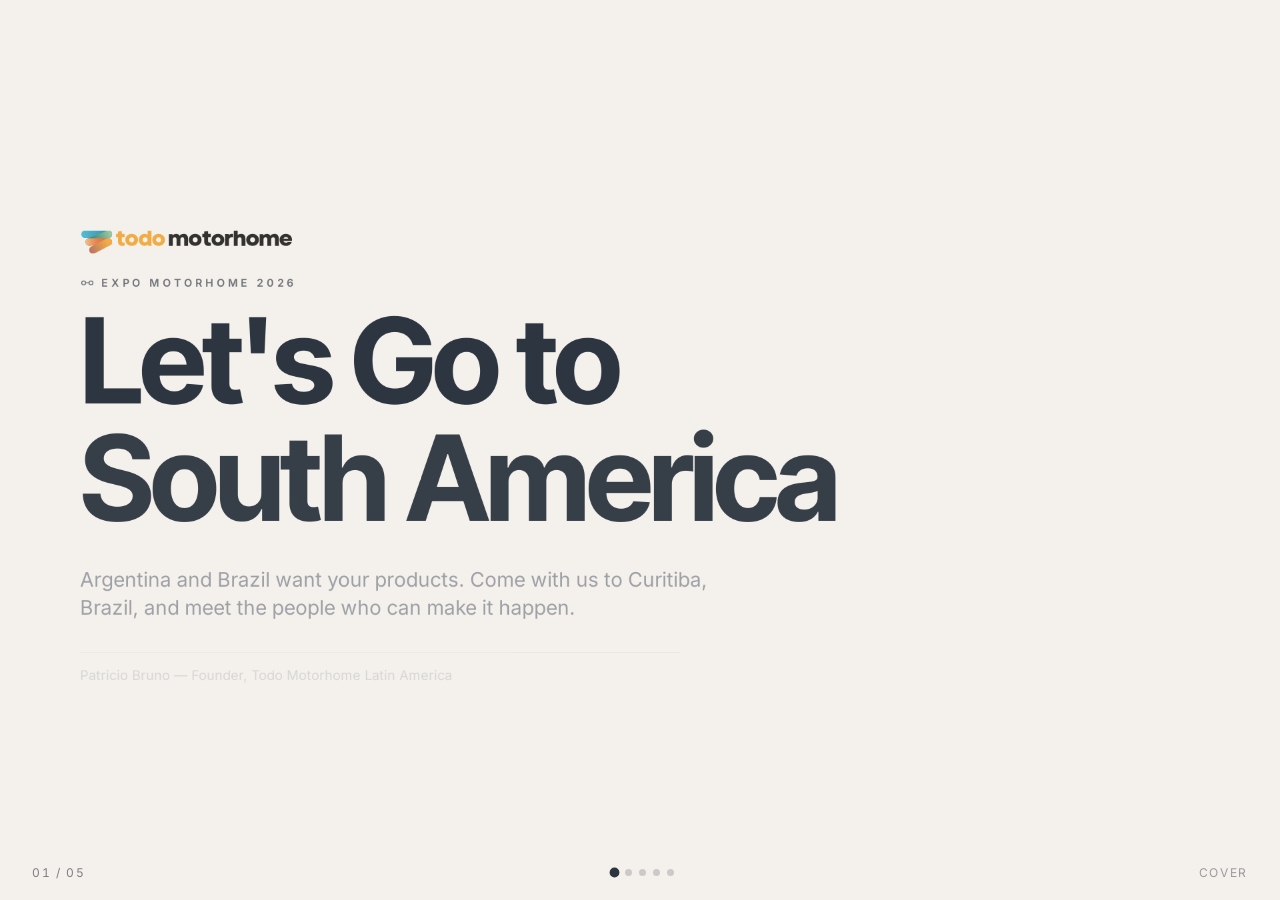
==== commit 3dd5c338: "Change cover eyebrow to Expo Motorhome 2026" ====
--- a/caravansalon2026/index.html
+++ b/caravansalon2026/index.html
@@ -301,7 +301,7 @@
   <div id="world">
 <section class="station st-title nomark" id="s1" data-name="Cover" data-x="0" data-y="0">
   <div class="lg-tm hero" data-fade></div>
-  <div class="eyebrow ico-row" data-fade><svg class="ico" viewBox="0 0 24 24" fill="none" stroke="currentColor" stroke-width="1.6" stroke-linecap="round" stroke-linejoin="round"><circle cx="6" cy="12" r="3.2"/><circle cx="18" cy="12" r="3.2"/><path d="M9.2 12h5.6"/></svg>After our talks at Caravan Salon Düsseldorf 2026</div>
+  <div class="eyebrow ico-row" data-fade><svg class="ico" viewBox="0 0 24 24" fill="none" stroke="currentColor" stroke-width="1.6" stroke-linecap="round" stroke-linejoin="round"><circle cx="6" cy="12" r="3.2"/><circle cx="18" cy="12" r="3.2"/><path d="M9.2 12h5.6"/></svg>Expo Motorhome 2026</div>
   <h1 class="display" data-split="lines">Let's Go to<br>South America</h1>
   <p class="lead" data-fade>Argentina and Brazil want your products. Come with us to Curitiba, Brazil, and meet the people who can make it happen.</p>
   <div class="credits" data-fade>Patricio Bruno — Founder, Todo Motorhome Latin America</div>
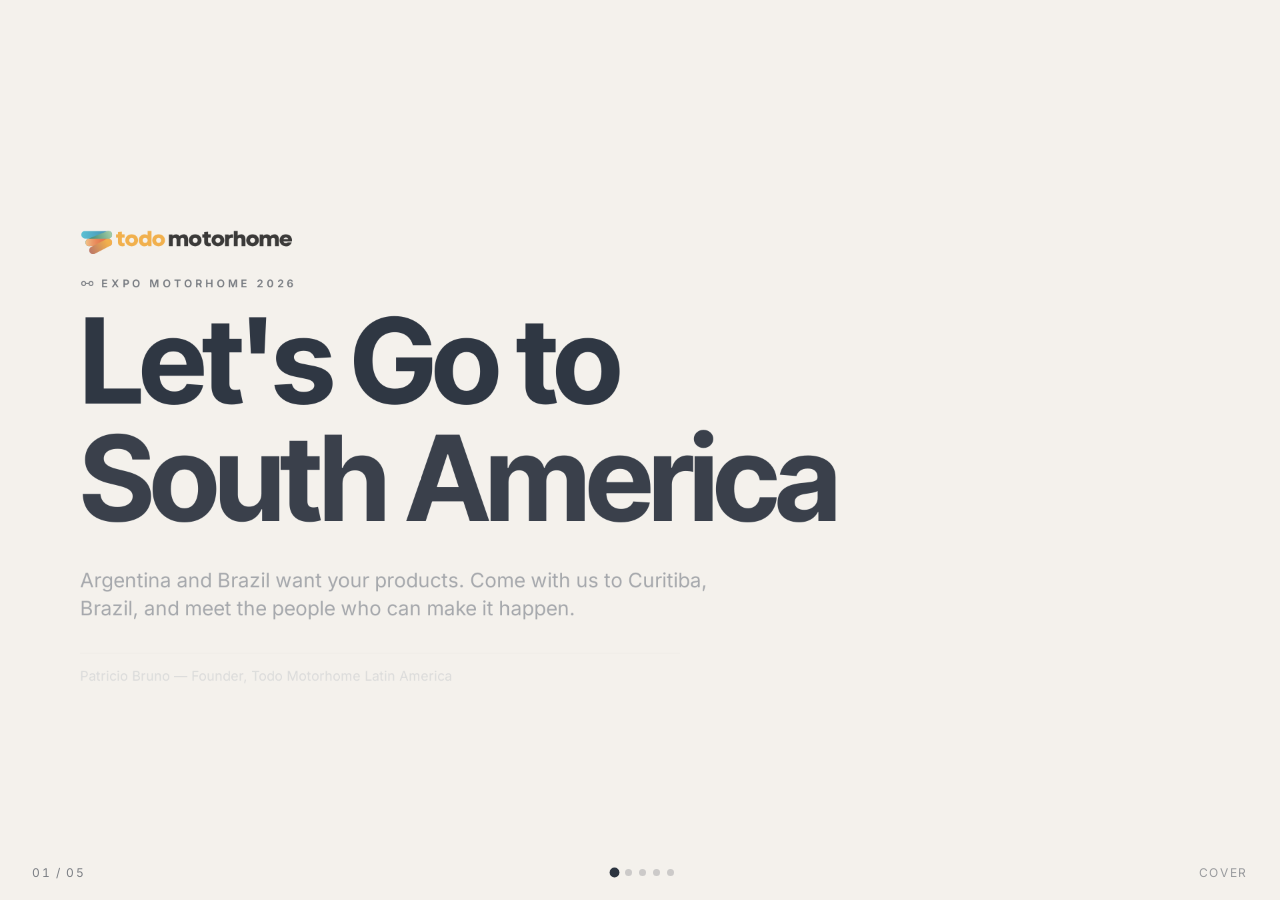
==== commit 54d513d9: "Shrink slide 2 title, give video ~80% of the slide" ====
--- a/caravansalon2026/index.html
+++ b/caravansalon2026/index.html
@@ -308,14 +308,14 @@
 </section>
 
 <section class="station st-div invert" id="s2" data-name="Expo Motorhome Curitiba" data-x="2300" data-y="0">
-  <div class="eyebrow ico-row" data-fade><svg class="ico" viewBox="0 0 24 24" fill="none" stroke="currentColor" stroke-width="1.6" stroke-linecap="round" stroke-linejoin="round"><rect x="3" y="5" width="18" height="16" rx="2"/><path d="M3 10h18M8 3v4M16 3v4"/></svg>Nov 25–29, 2026 · Curitiba, Brazil</div>
-  <h2 class="display" data-split="lines">This Is<br>Expo Motorhome</h2>
-  <div class="video-box" data-fade>
+  <div class="eyebrow ico-row" data-fade style="margin-bottom:12px"><svg class="ico" viewBox="0 0 24 24" fill="none" stroke="currentColor" stroke-width="1.6" stroke-linecap="round" stroke-linejoin="round"><rect x="3" y="5" width="18" height="16" rx="2"/><path d="M3 10h18M8 3v4M16 3v4"/></svg>Nov 25–29, 2026 · Curitiba, Brazil</div>
+  <h2 class="display" data-split="lines" style="font-size:56px">Expo Motorhome</h2>
+  <div class="video-box" data-fade style="width:1330px;margin-top:16px">
     <video controls playsinline preload="none">
       <source src="expomotorhome.mp4" type="video/mp4">
     </video>
   </div>
-  <div class="video-cap" data-fade>expomotorhome.mp4</div>
+  <div class="video-cap" data-fade style="margin-top:8px;font-size:12px">expomotorhome.mp4</div>
 </section>
 
 <section class="station st-meta" id="s3" data-name="Who We Meet" data-x="4600" data-y="0">
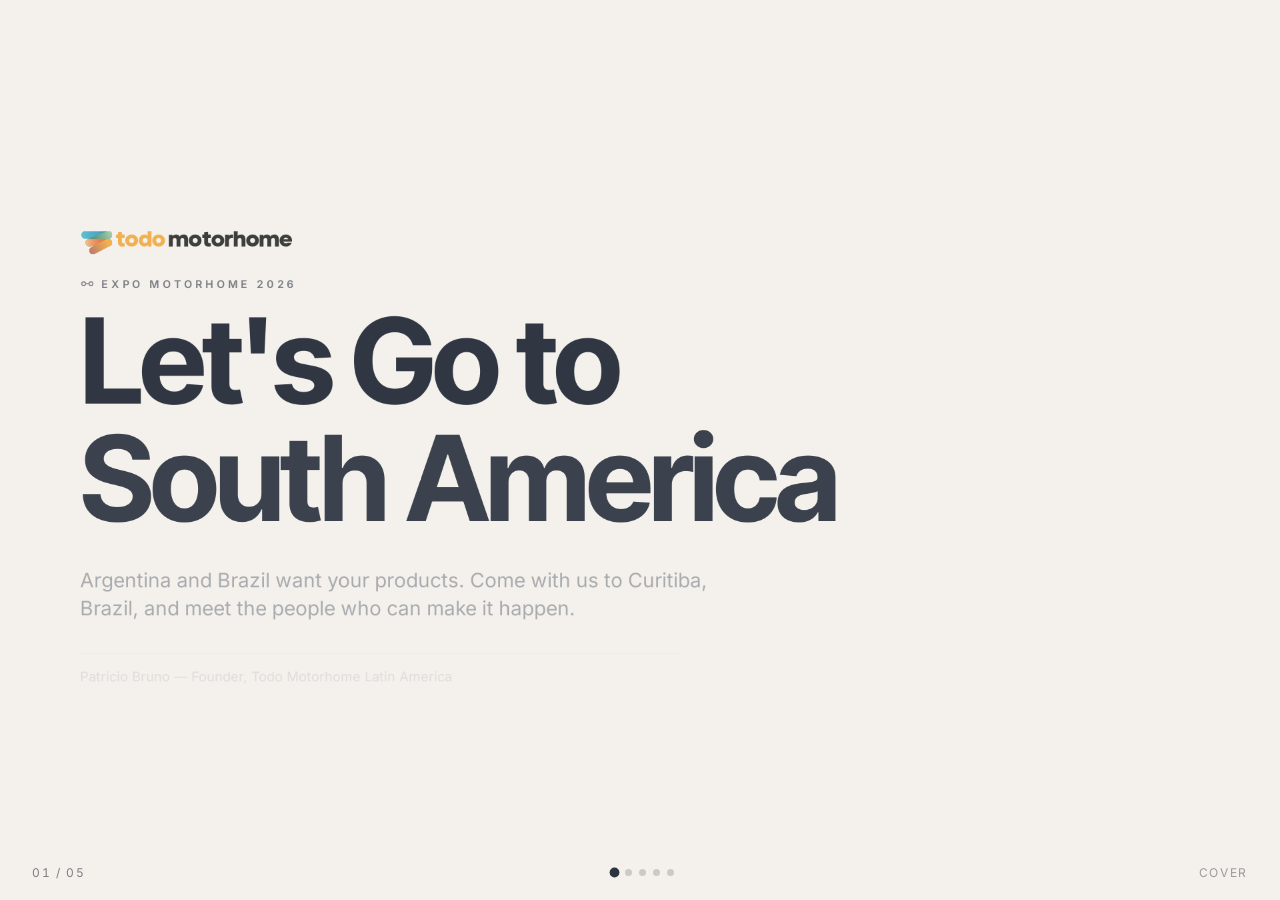
==== commit 2428090e: "Reframe slide 4 around the emerging-market opportunity" ====
--- a/caravansalon2026/index.html
+++ b/caravansalon2026/index.html
@@ -342,23 +342,13 @@
   <div class="mark"></div>
 </section>
 
-<section class="station st-meta" id="s4" data-name="What They Need" data-x="6900" data-y="0">
-  <div class="eyebrow ico-row" data-fade><svg class="ico" viewBox="0 0 24 24" fill="none" stroke="currentColor" stroke-width="1.6" stroke-linecap="round" stroke-linejoin="round"><path d="M9 15l6-6"/><path d="M8 7.5L10 5.6a3.6 3.6 0 015 5l-1.8 1.9"/><path d="M16 16.5L14 18.4a3.6 3.6 0 01-5-5l1.8-1.9"/></svg>It's Not Just Products</div>
-  <h2 class="display sm" data-split="lines">What They<br>Really Want</h2>
-  <div class="three" data-fade>
-    <div class="col">
-      <div class="ch">Knowledge</div>
-      <ul><li>How to pick the right parts and meet the right standards</li></ul>
-    </div>
-    <div class="col">
-      <div class="ch">Process &amp; Methods</div>
-      <ul><li>How to build at scale, without losing quality</li></ul>
-    </div>
-    <div class="col">
-      <div class="ch">Motorhome Culture</div>
-      <ul><li>What decades of camping culture in Europe actually looks like</li></ul>
-    </div>
+<section class="station st-meta" id="s4" data-name="The Opportunity" data-x="6900" data-y="0">
+  <div class="eyebrow ico-row" data-fade><svg class="ico" viewBox="0 0 24 24" fill="none" stroke="currentColor" stroke-width="1.6" stroke-linecap="round" stroke-linejoin="round"><path d="M9 15l6-6"/><path d="M8 7.5L10 5.6a3.6 3.6 0 015 5l-1.8 1.9"/><path d="M16 16.5L14 18.4a3.6 3.6 0 01-5-5l1.8-1.9"/></svg>Why Argentina &amp; Brazil</div>
+  <h2 class="display sm" data-split="lines">A Market Booming,<br>Not Yet Built</h2>
+  <div class="stats two-col" data-fade>
+    <div class="s hot"><div class="n">85%+</div><div class="k">of vehicles are built by hand, one at a time — not manufactured</div></div>
   </div>
+  <div class="note" data-fade>Since the pandemic, demand exploded in Argentina and Brazil. The industry never caught up. That's the opening for European companies — the vehicles, the parts, and the know-how to build them are still missing here.</div>
   <div class="mark"></div>
 </section>
 
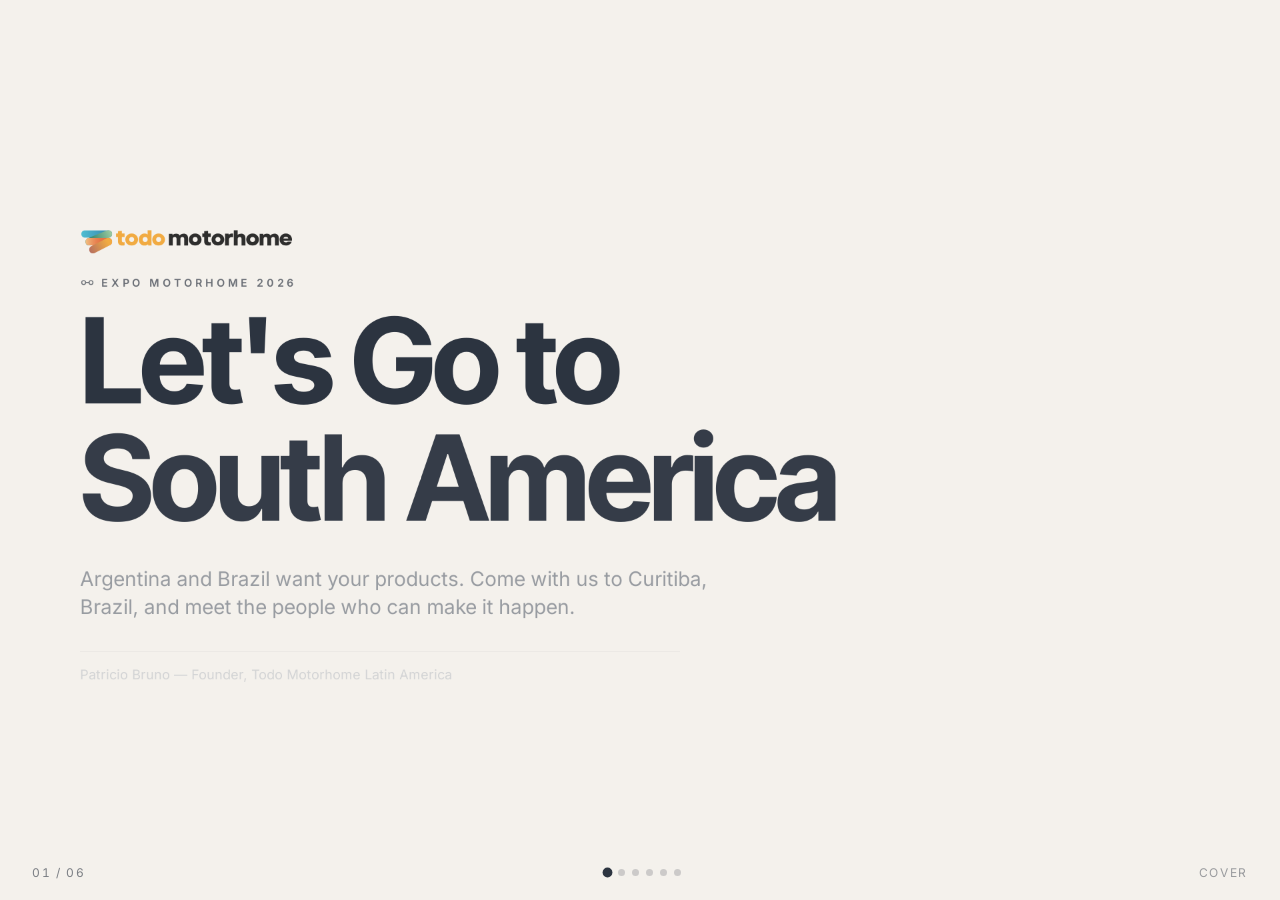
==== commit 196d566b: "Fix exhibitor/distributor needs, add standards-gap slide" ====
--- a/caravansalon2026/index.html
+++ b/caravansalon2026/index.html
@@ -324,7 +324,7 @@
   <div class="four" data-fade>
     <div class="col">
       <div class="ch">Distributors</div>
-      <ul><li>People in Argentina and Brazil ready to buy vehicles and parts</li></ul>
+      <ul><li>People in Argentina and Brazil ready to buy vehicles and supplies</li></ul>
     </div>
     <div class="col">
       <div class="ch">State Members</div>
@@ -336,7 +336,7 @@
     </div>
     <div class="col">
       <div class="ch">Exhibitors</div>
-      <ul><li>Local builders who need supplies and vehicles</li></ul>
+      <ul><li>Local builders who need supplies</li></ul>
     </div>
   </div>
   <div class="mark"></div>
@@ -352,7 +352,28 @@
   <div class="mark"></div>
 </section>
 
-<section class="station st-title invert nomark" id="s5" data-name="Join the Delegation" data-x="9200" data-y="0">
+<section class="station st-meta" id="s5" data-name="No Shared Standards" data-x="9200" data-y="0">
+  <div class="eyebrow ico-row" data-fade><svg class="ico" viewBox="0 0 24 24" fill="none" stroke="currentColor" stroke-width="1.6" stroke-linecap="round" stroke-linejoin="round"><path d="M9 2v5M15 2v5M6 7h12v5a6 6 0 01-12 0V7z"/><path d="M12 18v4"/></svg>Few Builders, No Shared Standards</div>
+  <h2 class="display sm" data-split="lines">Built by Hand,<br>Built Without Standards</h2>
+  <p class="lead" data-fade>Only a handful of companies run a real assembly line. Most still build one unit at a time — and there's no shared standard for the basics.</p>
+  <div class="three" data-fade>
+    <div class="col">
+      <div class="ch">Electricity</div>
+      <ul><li>No common plug or connector between builders</li></ul>
+    </div>
+    <div class="col">
+      <div class="ch">Potable Water</div>
+      <ul><li>No standard fitting for clean water hookups</li></ul>
+    </div>
+    <div class="col">
+      <div class="ch">Grey &amp; Black Water</div>
+      <ul><li>No standard connector for waste dump stations</li></ul>
+    </div>
+  </div>
+  <div class="mark"></div>
+</section>
+
+<section class="station st-title invert nomark" id="s6" data-name="Join the Delegation" data-x="11500" data-y="0">
   <div class="eyebrow ico-row" data-fade><svg class="ico" viewBox="0 0 24 24" fill="none" stroke="currentColor" stroke-width="1.6" stroke-linecap="round" stroke-linejoin="round"><path d="M5 21V4"/><path d="M5 4h11l-3 4 3 4H5"/></svg>Come With Us</div>
   <h1 class="display" data-split="lines">See You<br>in Curitiba</h1>
   <p class="lead" data-fade>Nov 25–29, 2026, in Curitiba, Brazil. Latin America's biggest motorhome fair.</p>
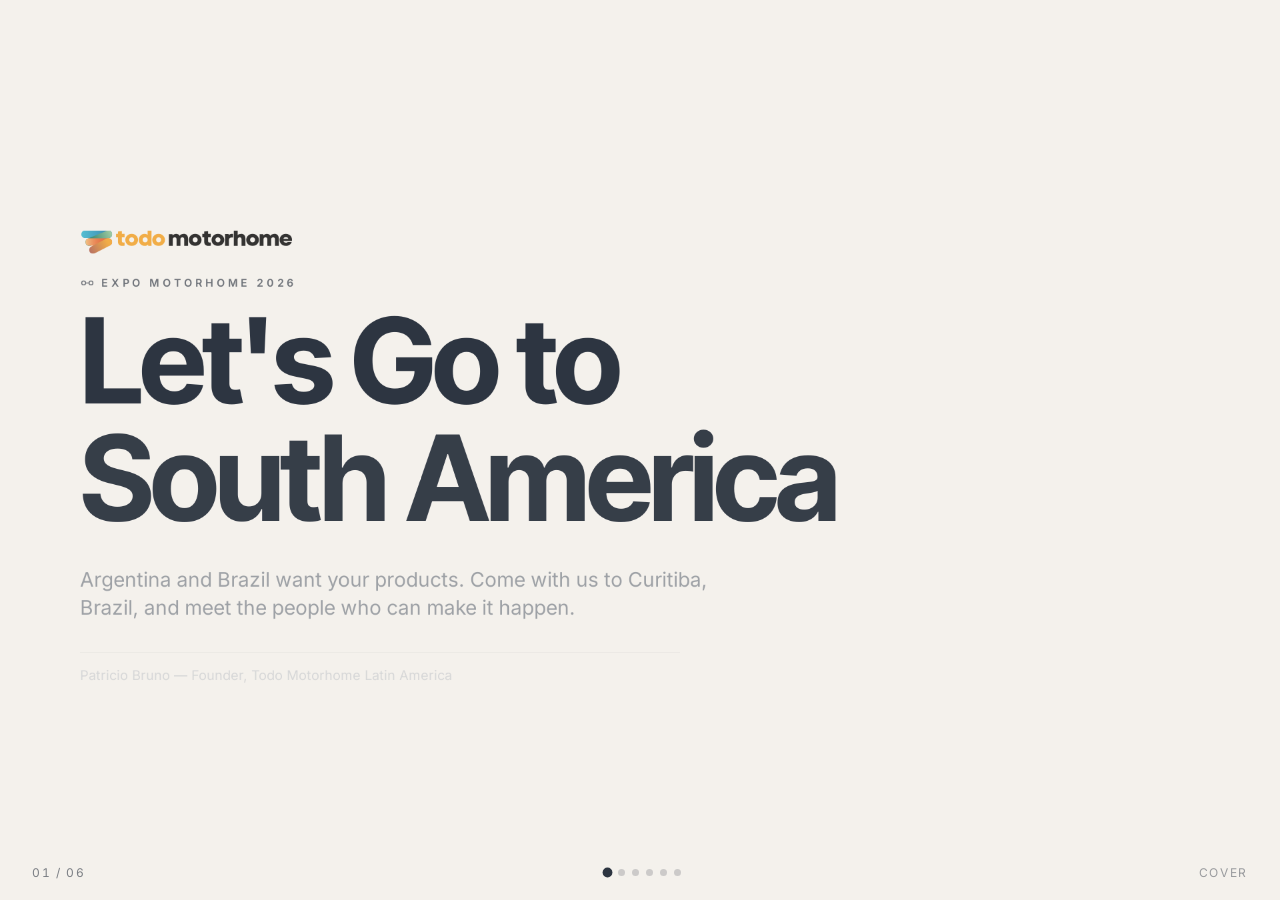
==== commit f05c9e99: "Use precise role terminology on Who We Meet slide" ====
--- a/caravansalon2026/index.html
+++ b/caravansalon2026/index.html
@@ -320,23 +320,23 @@
 
 <section class="station st-meta" id="s3" data-name="Who We Meet" data-x="4600" data-y="0">
   <div class="eyebrow ico-row" data-fade><svg class="ico" viewBox="0 0 24 24" fill="none" stroke="currentColor" stroke-width="1.6" stroke-linecap="round" stroke-linejoin="round"><circle cx="12" cy="12" r="2.4"/><circle cx="12" cy="4" r="1.8"/><circle cx="5" cy="18" r="1.8"/><circle cx="19" cy="18" r="1.8"/><path d="M12 6.2V9.8M10.3 13.6L6.4 16.6M13.7 13.6l3.9 3"/></svg>Who We Meet</div>
-  <h2 class="display sm" data-split="lines">The People<br>You'll Meet There</h2>
+  <h2 class="display sm" data-split="lines">Who You'll<br>Meet There</h2>
   <div class="four" data-fade>
     <div class="col">
       <div class="ch">Distributors</div>
-      <ul><li>People in Argentina and Brazil ready to buy vehicles and supplies</li></ul>
+      <ul><li>Importers and dealers across Argentina and Brazil sourcing vehicles and components</li></ul>
     </div>
     <div class="col">
       <div class="ch">State Members</div>
-      <ul><li>Government contacts who help with customs and paperwork</li></ul>
+      <ul><li>Trade officials and industry-chamber representatives on customs and homologation</li></ul>
     </div>
     <div class="col">
       <div class="ch">Import/Export Specialists</div>
-      <ul><li>People who know how to move goods across the border</li></ul>
+      <ul><li>Customs brokers and tax specialists structuring cross-border logistics</li></ul>
     </div>
     <div class="col">
       <div class="ch">Exhibitors</div>
-      <ul><li>Local builders who need supplies</li></ul>
+      <ul><li>Local manufacturers and coachbuilders sourcing components and know-how</li></ul>
     </div>
   </div>
   <div class="mark"></div>
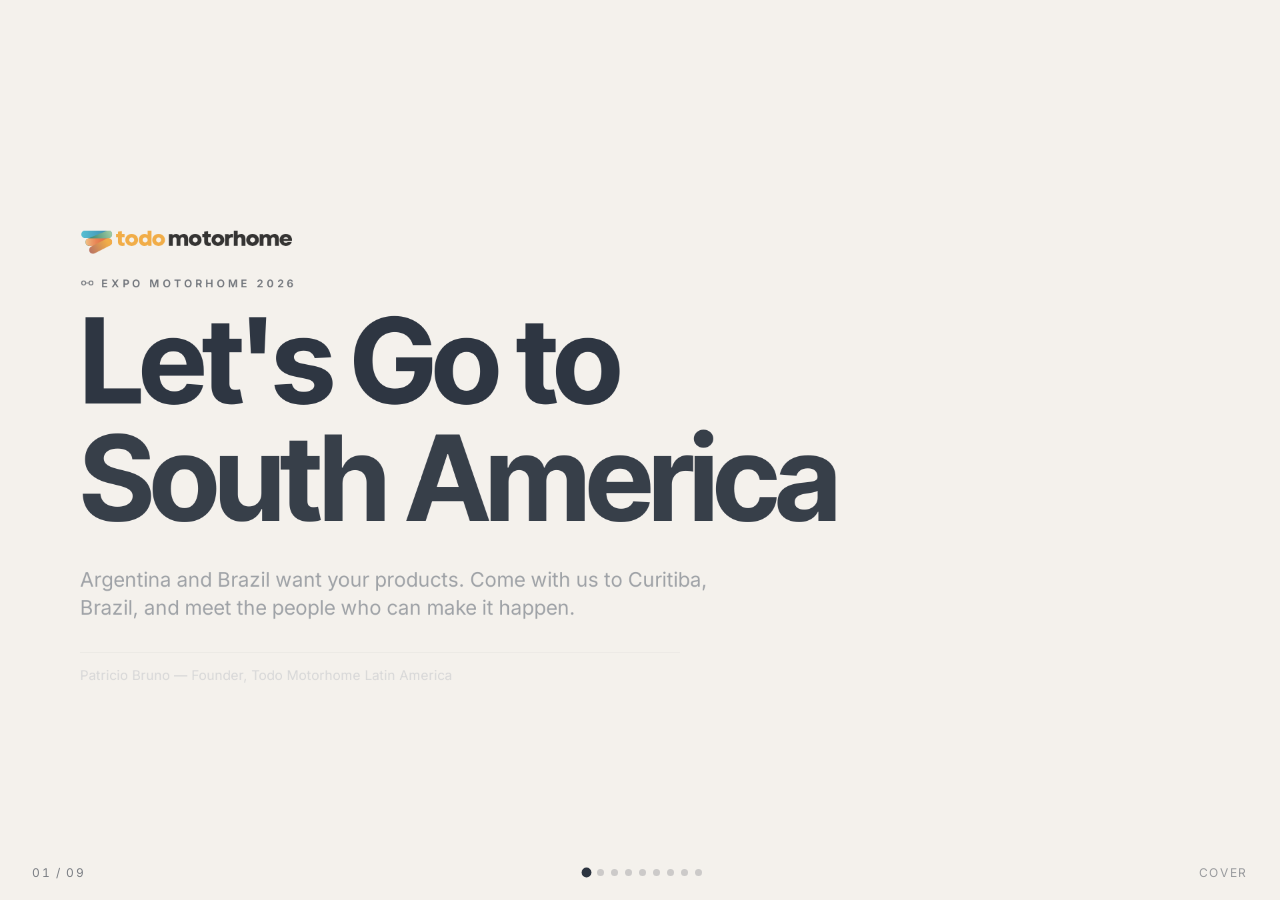
==== commit d5c33ba9: "Reorder deck: opportunity, problem, insight, then video and mission/proposal Splits the old standard" ====
--- a/caravansalon2026/index.html
+++ b/caravansalon2026/index.html
@@ -307,7 +307,59 @@
   <div class="credits" data-fade>Patricio Bruno — Founder, Todo Motorhome Latin America</div>
 </section>
 
-<section class="station st-div invert" id="s2" data-name="Expo Motorhome Curitiba" data-x="2300" data-y="0">
+<section class="station st-meta" id="s2" data-name="The Opportunity" data-x="2300" data-y="0">
+  <div class="eyebrow ico-row" data-fade><svg class="ico" viewBox="0 0 24 24" fill="none" stroke="currentColor" stroke-width="1.6" stroke-linecap="round" stroke-linejoin="round"><path d="M9 15l6-6"/><path d="M8 7.5L10 5.6a3.6 3.6 0 015 5l-1.8 1.9"/><path d="M16 16.5L14 18.4a3.6 3.6 0 01-5-5l1.8-1.9"/></svg>Why Argentina &amp; Brazil</div>
+  <h2 class="display sm" data-split="lines">A Market Booming,<br>Not Yet Built</h2>
+  <div class="stats two-col" data-fade>
+    <div class="s hot"><div class="n">85%+</div><div class="k">of vehicles are built by hand, one at a time — not manufactured</div></div>
+  </div>
+  <div class="note" data-fade>Since the pandemic, demand exploded in Argentina and Brazil. The industry never caught up. That's the opening for European companies — the vehicles, the parts, and the know-how to build them are still missing here.</div>
+  <div class="mark"></div>
+</section>
+
+<section class="station st-meta" id="s3" data-name="The Problem" data-x="4600" data-y="0">
+  <div class="eyebrow ico-row" data-fade><svg class="ico" viewBox="0 0 24 24" fill="none" stroke="currentColor" stroke-width="1.6" stroke-linecap="round" stroke-linejoin="round"><path d="M12 3l9 16H3z"/><path d="M12 10v4"/><circle cx="12" cy="17" r=".6" fill="currentColor" stroke="none"/></svg>The Problem</div>
+  <h2 class="display sm" data-split="lines">Built by Hand,<br>Not on a Line</h2>
+  <p class="lead" data-fade>Only a handful of companies run a real assembly line. Most manufacturers in Argentina and Brazil still build one unit at a time, with no standardized process.</p>
+  <div class="three" data-fade>
+    <div class="col">
+      <div class="ch">Inconsistent Quality</div>
+      <ul><li>Each unit depends on the builder, not a controlled process</li></ul>
+    </div>
+    <div class="col">
+      <div class="ch">Higher Costs, Longer Waits</div>
+      <ul><li>Without serial production, scale and speed stay out of reach</li></ul>
+    </div>
+    <div class="col">
+      <div class="ch">Limited Technical Capacity</div>
+      <ul><li>Local shops often lack the equipment and training for industrial-grade builds</li></ul>
+    </div>
+  </div>
+  <div class="mark"></div>
+</section>
+
+<section class="station st-meta" id="s4" data-name="The Insight" data-x="6900" data-y="0">
+  <div class="eyebrow ico-row" data-fade><svg class="ico" viewBox="0 0 24 24" fill="none" stroke="currentColor" stroke-width="1.6" stroke-linecap="round" stroke-linejoin="round"><path d="M9 2v5M15 2v5M6 7h12v5a6 6 0 01-12 0V7z"/><path d="M12 18v4"/></svg>The Insight</div>
+  <h2 class="display sm" data-split="lines">No Shared Standards<br>for the Basics</h2>
+  <p class="lead" data-fade>Even where production exists, there's no shared standard for the systems every vehicle needs.</p>
+  <div class="three" data-fade>
+    <div class="col">
+      <div class="ch">Electricity</div>
+      <ul><li>No common plug or connector between builders</li></ul>
+    </div>
+    <div class="col">
+      <div class="ch">Potable Water</div>
+      <ul><li>No standard fitting for clean water hookups</li></ul>
+    </div>
+    <div class="col">
+      <div class="ch">Grey &amp; Black Water</div>
+      <ul><li>No standard connector for waste dump stations</li></ul>
+    </div>
+  </div>
+  <div class="mark"></div>
+</section>
+
+<section class="station st-div invert" id="s5" data-name="Expo Motorhome Curitiba" data-x="9200" data-y="0">
   <div class="eyebrow ico-row" data-fade style="margin-bottom:12px"><svg class="ico" viewBox="0 0 24 24" fill="none" stroke="currentColor" stroke-width="1.6" stroke-linecap="round" stroke-linejoin="round"><rect x="3" y="5" width="18" height="16" rx="2"/><path d="M3 10h18M8 3v4M16 3v4"/></svg>Nov 25–29, 2026 · Curitiba, Brazil</div>
   <h2 class="display" data-split="lines" style="font-size:56px">Expo Motorhome</h2>
   <div class="video-box" data-fade style="width:1330px;margin-top:16px">
@@ -318,7 +370,7 @@
   <div class="video-cap" data-fade style="margin-top:8px;font-size:12px">expomotorhome.mp4</div>
 </section>
 
-<section class="station st-meta" id="s3" data-name="Who We Meet" data-x="4600" data-y="0">
+<section class="station st-meta" id="s6" data-name="Who We Meet" data-x="11500" data-y="0">
   <div class="eyebrow ico-row" data-fade><svg class="ico" viewBox="0 0 24 24" fill="none" stroke="currentColor" stroke-width="1.6" stroke-linecap="round" stroke-linejoin="round"><circle cx="12" cy="12" r="2.4"/><circle cx="12" cy="4" r="1.8"/><circle cx="5" cy="18" r="1.8"/><circle cx="19" cy="18" r="1.8"/><path d="M12 6.2V9.8M10.3 13.6L6.4 16.6M13.7 13.6l3.9 3"/></svg>Who We Meet</div>
   <h2 class="display sm" data-split="lines">Who You'll<br>Meet There</h2>
   <div class="four" data-fade>
@@ -342,38 +394,50 @@
   <div class="mark"></div>
 </section>
 
-<section class="station st-meta" id="s4" data-name="The Opportunity" data-x="6900" data-y="0">
-  <div class="eyebrow ico-row" data-fade><svg class="ico" viewBox="0 0 24 24" fill="none" stroke="currentColor" stroke-width="1.6" stroke-linecap="round" stroke-linejoin="round"><path d="M9 15l6-6"/><path d="M8 7.5L10 5.6a3.6 3.6 0 015 5l-1.8 1.9"/><path d="M16 16.5L14 18.4a3.6 3.6 0 01-5-5l1.8-1.9"/></svg>Why Argentina &amp; Brazil</div>
-  <h2 class="display sm" data-split="lines">A Market Booming,<br>Not Yet Built</h2>
-  <div class="stats two-col" data-fade>
-    <div class="s hot"><div class="n">85%+</div><div class="k">of vehicles are built by hand, one at a time — not manufactured</div></div>
-  </div>
-  <div class="note" data-fade>Since the pandemic, demand exploded in Argentina and Brazil. The industry never caught up. That's the opening for European companies — the vehicles, the parts, and the know-how to build them are still missing here.</div>
-  <div class="mark"></div>
-</section>
-
-<section class="station st-meta" id="s5" data-name="No Shared Standards" data-x="9200" data-y="0">
-  <div class="eyebrow ico-row" data-fade><svg class="ico" viewBox="0 0 24 24" fill="none" stroke="currentColor" stroke-width="1.6" stroke-linecap="round" stroke-linejoin="round"><path d="M9 2v5M15 2v5M6 7h12v5a6 6 0 01-12 0V7z"/><path d="M12 18v4"/></svg>Few Builders, No Shared Standards</div>
-  <h2 class="display sm" data-split="lines">Built by Hand,<br>Built Without Standards</h2>
-  <p class="lead" data-fade>Only a handful of companies run a real assembly line. Most still build one unit at a time — and there's no shared standard for the basics.</p>
-  <div class="three" data-fade>
-    <div class="col">
-      <div class="ch">Electricity</div>
-      <ul><li>No common plug or connector between builders</li></ul>
-    </div>
-    <div class="col">
-      <div class="ch">Potable Water</div>
-      <ul><li>No standard fitting for clean water hookups</li></ul>
-    </div>
-    <div class="col">
-      <div class="ch">Grey &amp; Black Water</div>
-      <ul><li>No standard connector for waste dump stations</li></ul>
+<section class="station st-meta" id="s7" data-name="Business Pillars" data-x="13800" data-y="0">
+  <div class="eyebrow ico-row" data-fade><svg class="ico" viewBox="0 0 24 24" fill="none" stroke="currentColor" stroke-width="1.6" stroke-linecap="round" stroke-linejoin="round"><rect x="4" y="3" width="16" height="18" rx="2"/><path d="M8 8h8M8 12l2 2 4-4M8 16h5"/></svg>The Corporate Mission</div>
+  <h2 class="display sm" data-split="lines">Factory Access, Matchmaking<br>&amp; Diplomatic Backing</h2>
+  <div class="four" data-fade>
+    <div class="col">
+      <div class="ch">Technical Factory Visits</div>
+      <ul><li>Apolo Trailer, Trailemar, Serro, Tendaro, and Só Trailer</li></ul>
+    </div>
+    <div class="col">
+      <div class="ch">Exclusive Talks &amp; Panels</div>
+      <ul><li>Al-Ko Brasil, Renogy, Marcopolo, Santo Inácio, Vegini Motors, Motor Trailer, Itu Trailer, and Duaron</li></ul>
+    </div>
+    <div class="col">
+      <div class="ch">Private B2B Hub</div>
+      <ul>
+        <li>Dedicated meeting rooms and showcase presence at the Tudo Motorhome Brasil stand</li>
+        <li>Exclusive sessions with Argentinian and Brazilian distributors and buyers</li>
+      </ul>
+    </div>
+    <div class="col">
+      <div class="ch">Diplomatic Support</div>
+      <ul><li>Strategic alliance with Invest Paraná and a private session at the Argentine Consulate in Curitiba</li></ul>
     </div>
   </div>
   <div class="mark"></div>
 </section>
 
-<section class="station st-title invert nomark" id="s6" data-name="Join the Delegation" data-x="11500" data-y="0">
+<section class="station st-tbl" id="s8" data-name="The Proposal" data-x="16100" data-y="0">
+  <div class="eyebrow ico-row" data-fade><svg class="ico" viewBox="0 0 24 24" fill="none" stroke="currentColor" stroke-width="1.6" stroke-linecap="round" stroke-linejoin="round"><path d="M12 3v18M8.7 7.3a2.6 2.6 0 012.6-2.6h1.4a2.6 2.6 0 010 5.2h-1.4a2.6 2.6 0 000 5.2h1.4a2.6 2.6 0 002.6-2.6"/></svg>The Proposal</div>
+  <h2 class="display sm" data-split="lines">A Turnkey<br>Business Delegation</h2>
+  <table class="tbl txt dense" data-fade>
+    <thead><tr><th>Pillar</th><th>Inclusions</th></tr></thead>
+    <tbody>
+      <tr><td class="m">Logistics &amp; Mobility</td><td>Private dedicated bus for the entire itinerary, factory visits, and daily transfers</td></tr>
+      <tr><td class="m">Accommodation</td><td>Premium hotel lodging (double occupancy)</td></tr>
+      <tr><td class="m">Gastronomy</td><td>Full board included — daily breakfasts, lunches, corporate dinners, and a welcome BBQ</td></tr>
+      <tr><td class="m">Deal Support</td><td>Professional trilingual business translator (Spanish / Portuguese / English)</td></tr>
+      <tr><td class="m">Experiences</td><td>Guided Curitiba city tour and an exclusive shopping tour</td></tr>
+    </tbody>
+  </table>
+  <div class="mark"></div>
+</section>
+
+<section class="station st-title invert nomark" id="s9" data-name="Join the Delegation" data-x="18400" data-y="0">
   <div class="eyebrow ico-row" data-fade><svg class="ico" viewBox="0 0 24 24" fill="none" stroke="currentColor" stroke-width="1.6" stroke-linecap="round" stroke-linejoin="round"><path d="M5 21V4"/><path d="M5 4h11l-3 4 3 4H5"/></svg>Come With Us</div>
   <h1 class="display" data-split="lines">See You<br>in Curitiba</h1>
   <p class="lead" data-fade>Nov 25–29, 2026, in Curitiba, Brazil. Latin America's biggest motorhome fair.</p>
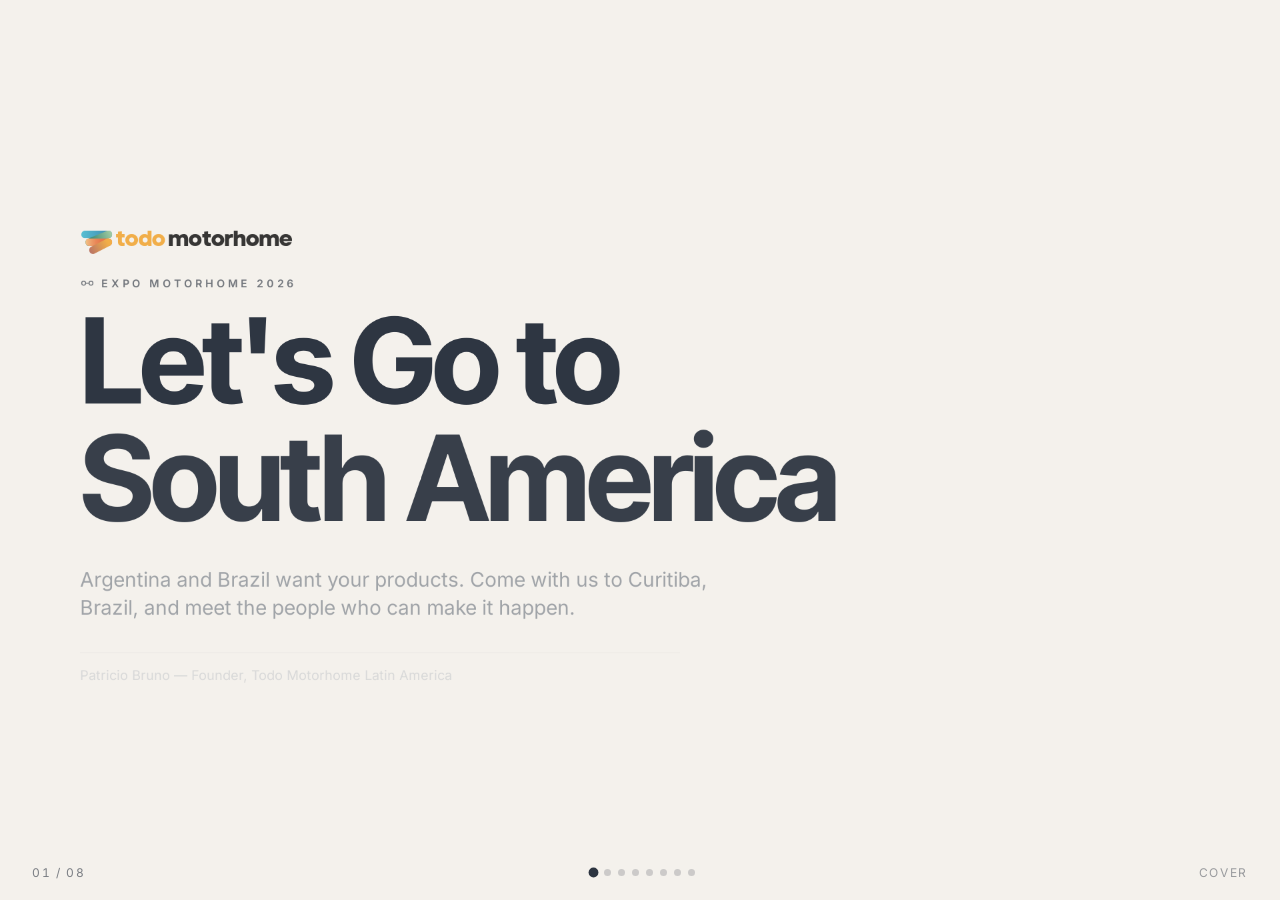
==== commit 05dca3f1: "Remove The Insight slide (standards/connectors)" ====
--- a/caravansalon2026/index.html
+++ b/caravansalon2026/index.html
@@ -338,28 +338,7 @@
   <div class="mark"></div>
 </section>
 
-<section class="station st-meta" id="s4" data-name="The Insight" data-x="6900" data-y="0">
-  <div class="eyebrow ico-row" data-fade><svg class="ico" viewBox="0 0 24 24" fill="none" stroke="currentColor" stroke-width="1.6" stroke-linecap="round" stroke-linejoin="round"><path d="M9 2v5M15 2v5M6 7h12v5a6 6 0 01-12 0V7z"/><path d="M12 18v4"/></svg>The Insight</div>
-  <h2 class="display sm" data-split="lines">No Shared Standards<br>for the Basics</h2>
-  <p class="lead" data-fade>Even where production exists, there's no shared standard for the systems every vehicle needs.</p>
-  <div class="three" data-fade>
-    <div class="col">
-      <div class="ch">Electricity</div>
-      <ul><li>No common plug or connector between builders</li></ul>
-    </div>
-    <div class="col">
-      <div class="ch">Potable Water</div>
-      <ul><li>No standard fitting for clean water hookups</li></ul>
-    </div>
-    <div class="col">
-      <div class="ch">Grey &amp; Black Water</div>
-      <ul><li>No standard connector for waste dump stations</li></ul>
-    </div>
-  </div>
-  <div class="mark"></div>
-</section>
-
-<section class="station st-div invert" id="s5" data-name="Expo Motorhome Curitiba" data-x="9200" data-y="0">
+<section class="station st-div invert" id="s4" data-name="Expo Motorhome Curitiba" data-x="6900" data-y="0">
   <div class="eyebrow ico-row" data-fade style="margin-bottom:12px"><svg class="ico" viewBox="0 0 24 24" fill="none" stroke="currentColor" stroke-width="1.6" stroke-linecap="round" stroke-linejoin="round"><rect x="3" y="5" width="18" height="16" rx="2"/><path d="M3 10h18M8 3v4M16 3v4"/></svg>Nov 25–29, 2026 · Curitiba, Brazil</div>
   <h2 class="display" data-split="lines" style="font-size:56px">Expo Motorhome</h2>
   <div class="video-box" data-fade style="width:1330px;margin-top:16px">
@@ -370,7 +349,7 @@
   <div class="video-cap" data-fade style="margin-top:8px;font-size:12px">expomotorhome.mp4</div>
 </section>
 
-<section class="station st-meta" id="s6" data-name="Who We Meet" data-x="11500" data-y="0">
+<section class="station st-meta" id="s5" data-name="Who We Meet" data-x="9200" data-y="0">
   <div class="eyebrow ico-row" data-fade><svg class="ico" viewBox="0 0 24 24" fill="none" stroke="currentColor" stroke-width="1.6" stroke-linecap="round" stroke-linejoin="round"><circle cx="12" cy="12" r="2.4"/><circle cx="12" cy="4" r="1.8"/><circle cx="5" cy="18" r="1.8"/><circle cx="19" cy="18" r="1.8"/><path d="M12 6.2V9.8M10.3 13.6L6.4 16.6M13.7 13.6l3.9 3"/></svg>Who We Meet</div>
   <h2 class="display sm" data-split="lines">Who You'll<br>Meet There</h2>
   <div class="four" data-fade>
@@ -394,7 +373,7 @@
   <div class="mark"></div>
 </section>
 
-<section class="station st-meta" id="s7" data-name="Business Pillars" data-x="13800" data-y="0">
+<section class="station st-meta" id="s6" data-name="Business Pillars" data-x="11500" data-y="0">
   <div class="eyebrow ico-row" data-fade><svg class="ico" viewBox="0 0 24 24" fill="none" stroke="currentColor" stroke-width="1.6" stroke-linecap="round" stroke-linejoin="round"><rect x="4" y="3" width="16" height="18" rx="2"/><path d="M8 8h8M8 12l2 2 4-4M8 16h5"/></svg>The Corporate Mission</div>
   <h2 class="display sm" data-split="lines">Factory Access, Matchmaking<br>&amp; Diplomatic Backing</h2>
   <div class="four" data-fade>
@@ -421,7 +400,7 @@
   <div class="mark"></div>
 </section>
 
-<section class="station st-tbl" id="s8" data-name="The Proposal" data-x="16100" data-y="0">
+<section class="station st-tbl" id="s7" data-name="The Proposal" data-x="13800" data-y="0">
   <div class="eyebrow ico-row" data-fade><svg class="ico" viewBox="0 0 24 24" fill="none" stroke="currentColor" stroke-width="1.6" stroke-linecap="round" stroke-linejoin="round"><path d="M12 3v18M8.7 7.3a2.6 2.6 0 012.6-2.6h1.4a2.6 2.6 0 010 5.2h-1.4a2.6 2.6 0 000 5.2h1.4a2.6 2.6 0 002.6-2.6"/></svg>The Proposal</div>
   <h2 class="display sm" data-split="lines">A Turnkey<br>Business Delegation</h2>
   <table class="tbl txt dense" data-fade>
@@ -437,7 +416,7 @@
   <div class="mark"></div>
 </section>
 
-<section class="station st-title invert nomark" id="s9" data-name="Join the Delegation" data-x="18400" data-y="0">
+<section class="station st-title invert nomark" id="s8" data-name="Join the Delegation" data-x="16100" data-y="0">
   <div class="eyebrow ico-row" data-fade><svg class="ico" viewBox="0 0 24 24" fill="none" stroke="currentColor" stroke-width="1.6" stroke-linecap="round" stroke-linejoin="round"><path d="M5 21V4"/><path d="M5 4h11l-3 4 3 4H5"/></svg>Come With Us</div>
   <h1 class="display" data-split="lines">See You<br>in Curitiba</h1>
   <p class="lead" data-fade>Nov 25–29, 2026, in Curitiba, Brazil. Latin America's biggest motorhome fair.</p>
